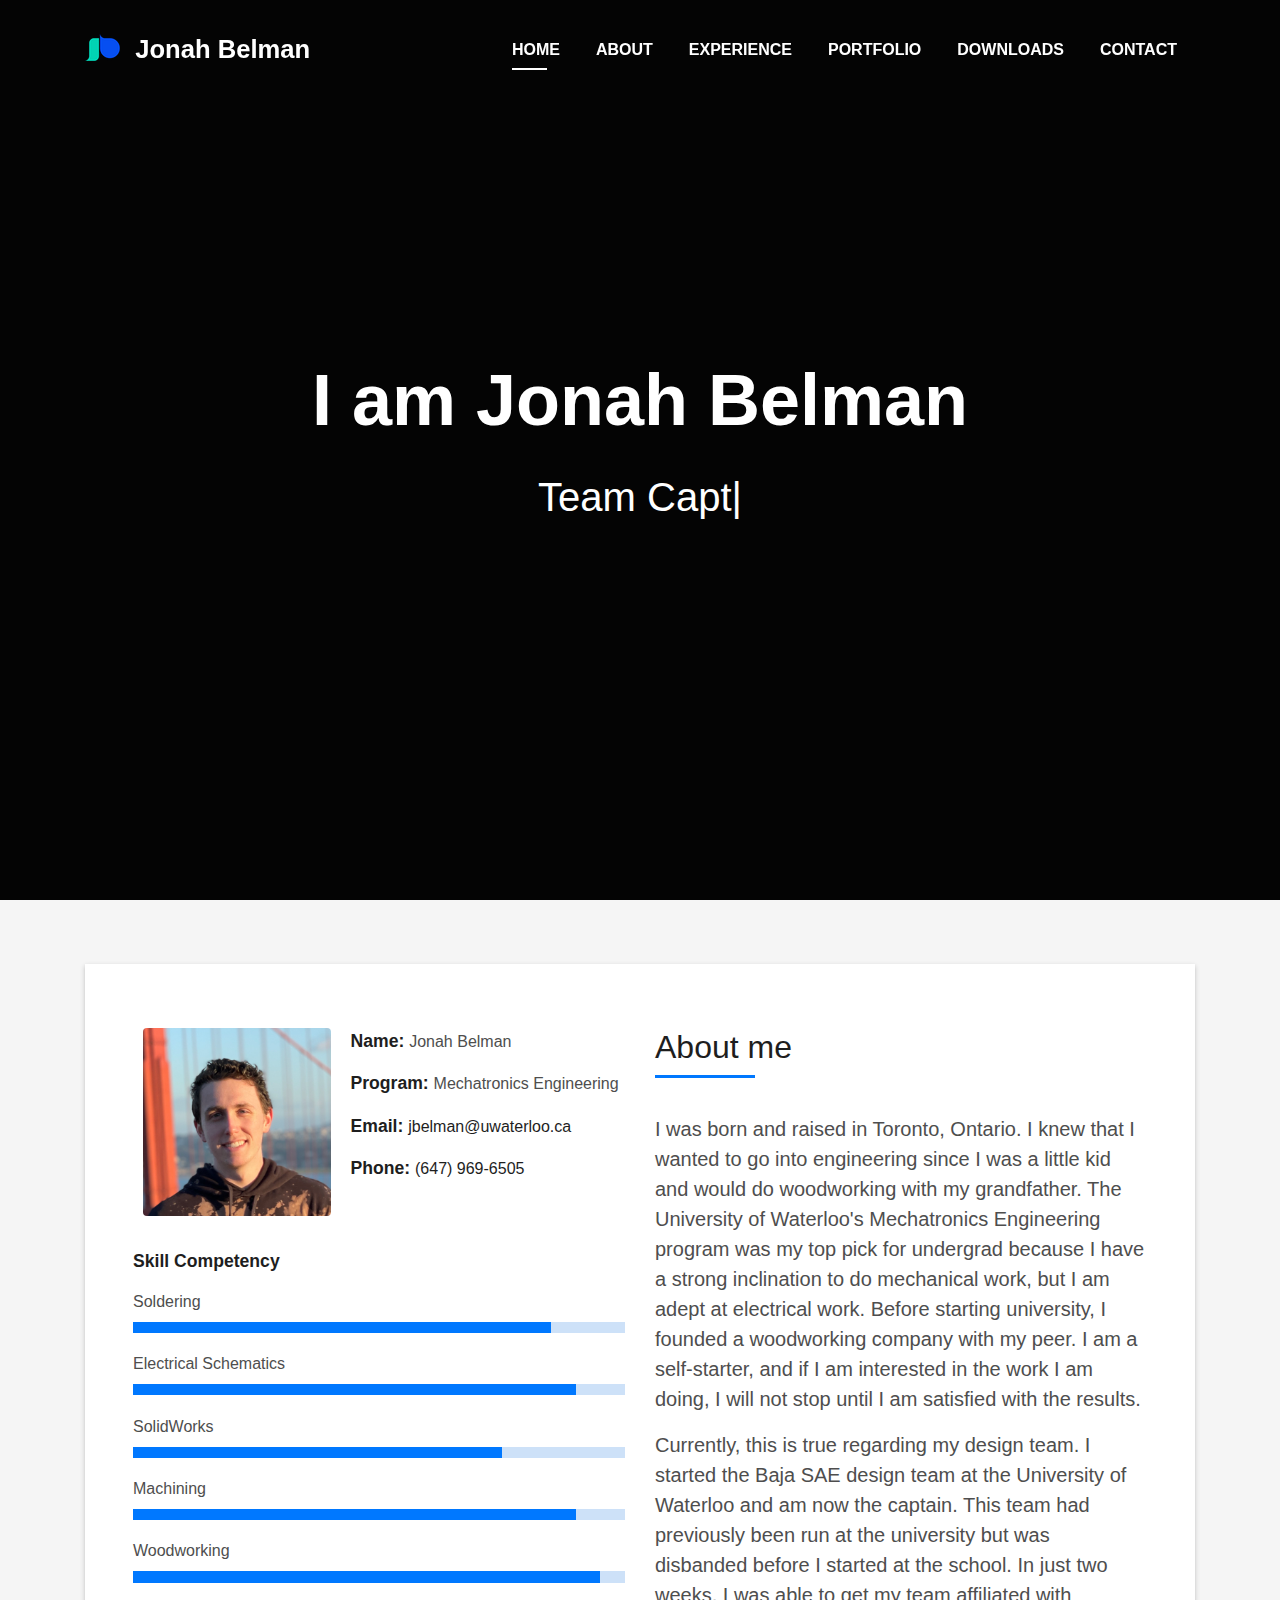
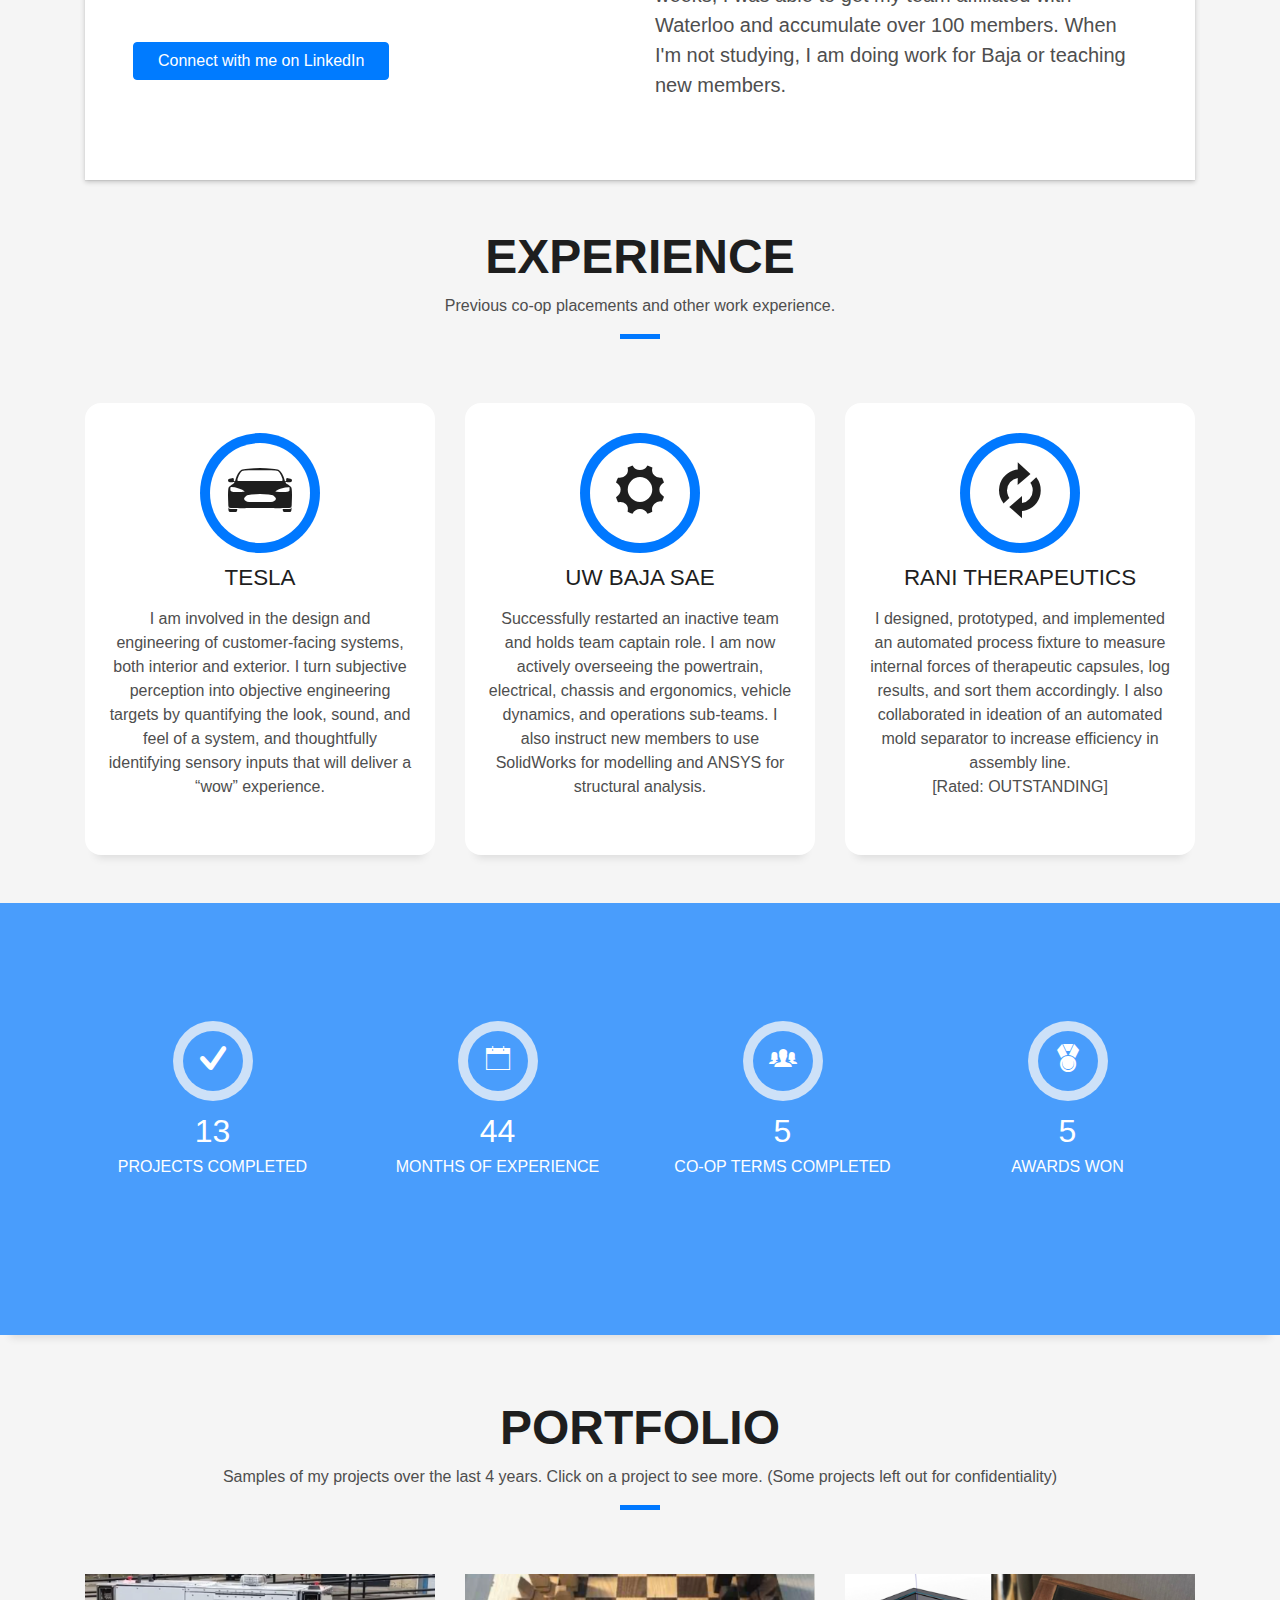
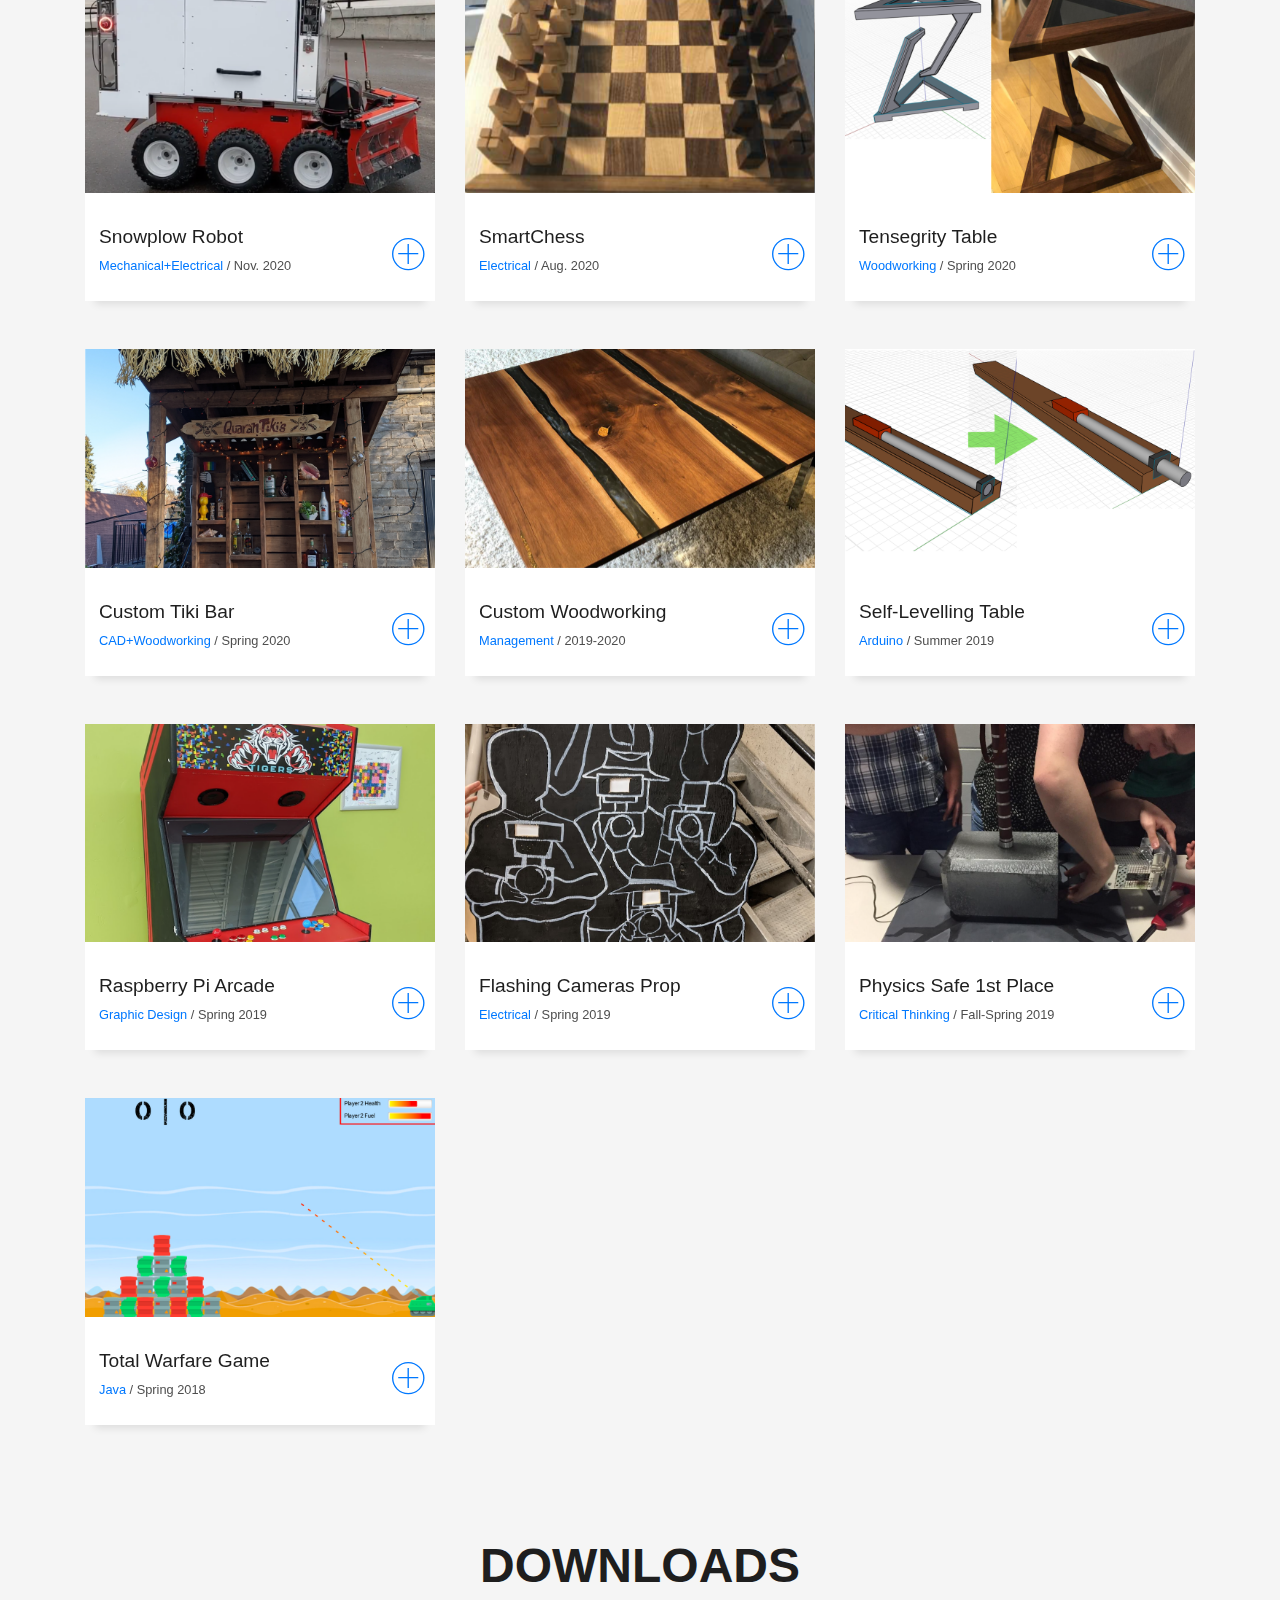
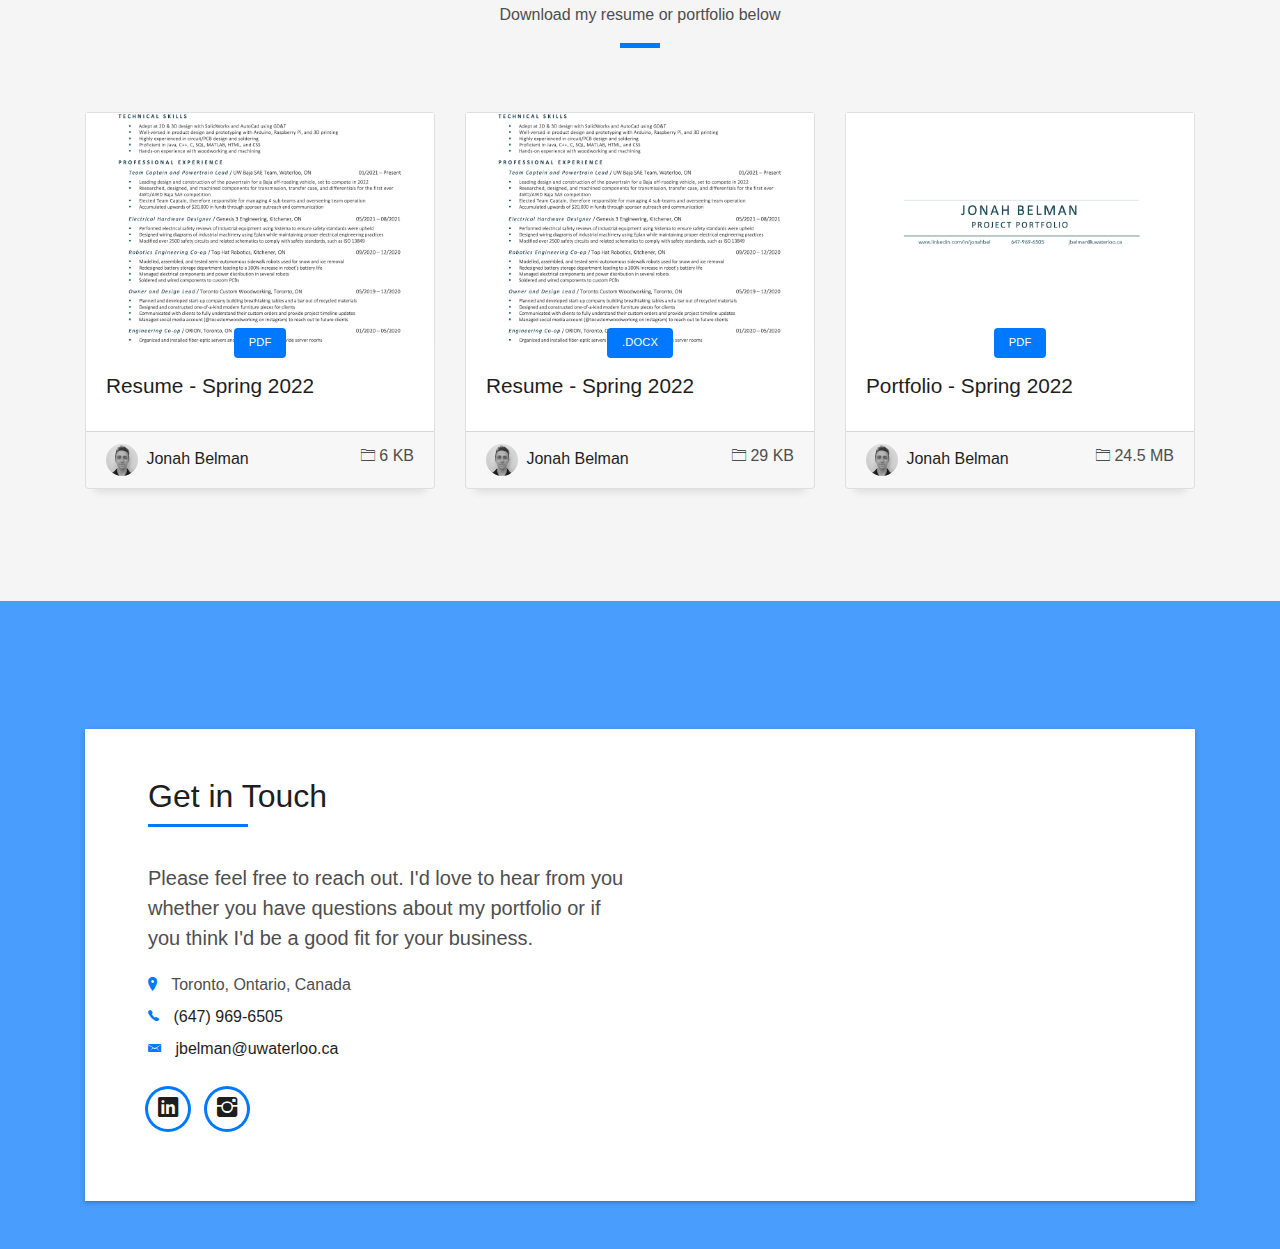
==== index.html @ 53370070 "Update index.html" ====
<!DOCTYPE html>
<html lang="en">
<head>
  <meta charset="utf-8">
  <title>Jonah Belman</title>
  <meta content="width=device-width, initial-scale=1.0" name="viewport">
  <meta content="" name="keywords">
  <meta content="" name="description">

  <!-- Favicons -->
  <link rel="icon" href="img/logo.png" >
  <link href="img/apple-touch-icon.png" rel="apple-touch-icon">

  <!-- Bootstrap CSS File -->
  <link href="lib/bootstrap/css/bootstrap.min.css" rel="stylesheet">

  <!-- Libraries CSS Files -->
  <link href="lib/font-awesome/css/font-awesome.min.css" rel="stylesheet">
  <link href="lib/animate/animate.min.css" rel="stylesheet">
  <link href="lib/ionicons/css/ionicons.min.css" rel="stylesheet">
  <link href="lib/owlcarousel/assets/owl.carousel.min.css" rel="stylesheet">
  <link href="lib/lightbox/css/lightbox.min.css" rel="stylesheet">

  <!-- Main Stylesheet File -->
  <link href="css/style.css" rel="stylesheet">

</head>

<body id="page-top">

  <!--/ Nav Star /-->
  <nav class="navbar navbar-b navbar-trans navbar-expand-md fixed-top" id="mainNav">
    <div class="container">
    
      <a class="navbar-brand js-scroll" href="#page-top"><img src="img/logo.png" alt="Jonah Belman">&nbsp Jonah Belman</a>
      <button class="navbar-toggler collapsed" type="button" data-toggle="collapse" data-target="#navbarDefault"
        aria-controls="navbarDefault" aria-expanded="false" aria-label="Toggle navigation">
        <span></span>
        <span></span>
        <span></span>
      </button>
      <div class="navbar-collapse collapse justify-content-end" id="navbarDefault">
        <ul class="navbar-nav">
          <li class="nav-item">
            <a class="nav-link js-scroll active" href="#home">Home</a>
          </li>
          <li class="nav-item">
            <a class="nav-link js-scroll" href="#about">About</a>
          </li>
          <li class="nav-item">
            <a class="nav-link js-scroll" href="#service">Experience</a>
          </li>
          <li class="nav-item">
            <a class="nav-link js-scroll" href="#work">Portfolio</a>
          </li>
          <li class="nav-item">
            <a class="nav-link js-scroll" href="#blog">Downloads</a>
          </li>
          <li class="nav-item">
            <a class="nav-link js-scroll" href="#contact">Contact</a>
          </li>
        </ul>
      </div>
    </div>
  </nav>
  <!--/ Nav End /-->

  <!--/ Intro Skew Star /-->
  <div id="home" class="intro route bg-image" style="background-image: url(img/intro-bg.png)">
    <div class="overlay-itro"></div>
    <div class="intro-content display-table">
      <div class="table-cell">
        <div class="container">
          <!--<p class="display-6 color-d">Hello, world!</p>-->
          <h1 class="intro-title mb-4">I am Jonah Belman</h1>
          <p class="intro-subtitle"><span class="text-slider-items">Team Captain,Mechatronics Engineering Student,Automation Designer,Product Designer,Robotics Engineering Co-op,Graphic Designer</span><strong class="text-slider"></strong></p>
<!--           <p class="pt-3"><a class="btn btn-primary btn js-scroll px-4" href="#about" role="button">Learn More</a></p> -->
        </div>
      </div>
    </div>
  </div>
  <!--/ Intro Skew End /-->

  <section id="about" class="about-mf sect-pt4 route">
    <div class="container">
      <div class="row">
        <div class="col-sm-12">
          <div class="box-shadow-full">
            <div class="row">
              <div class="col-md-6">
                <div class="row">
                  <div class="col-sm-6 col-md-5">
                    <div class="about-img">
                      <img src="img/headshot.png" class="img-fluid rounded b-shadow-a" alt="">
                    </div>
                  </div>
                  <div class="col-sm-6 col-md-7">
                    <div class="about-info">
                      <p><span class="title-s">Name: </span> <span>Jonah Belman</span></p>
                      <p><span class="title-s">Program: </span> <span>Mechatronics Engineering</span></p>
                      <p><span class="title-s">Email: </span> <span><a href="mailto:jbelman@uwaterloo.ca">jbelman@uwaterloo.ca</a></span></p>
                      <p><span class="title-s">Phone: </span> <span><a href="tel:+16479696505">(647) 969-6505</a></span></p>
                    </div>
                  </div>
                </div>
                <div class="skill-mf">
                  <p class="title-s">Skill Competency</p>
                  <span>Soldering</span> 
<!--                  <span class="pull-right">85%</span>-->
                  <div class="progress">
                    <div class="progress-bar" role="progressbar" style="width: 85%;" aria-valuenow="85" aria-valuemin="0"
                      aria-valuemax="100"></div>
                  </div>
                  <span>Electrical Schematics</span> 
                  <div class="progress">
                    <div class="progress-bar" role="progressbar" style="width: 90%" aria-valuenow="90" aria-valuemin="0"
                      aria-valuemax="100"></div>
                  </div>
                  <span>SolidWorks</span> 
                  <div class="progress">
                    <div class="progress-bar" role="progressbar" style="width: 75%" aria-valuenow="75" aria-valuemin="0"
                      aria-valuemax="100"></div>
                  </div>
                  <span>Machining</span> 
                  <div class="progress">
                    <div class="progress-bar" role="progressbar" style="width: 90%" aria-valuenow="90" aria-valuemin="0"
                      aria-valuemax="100"></div>
                  </div>
                  <span>Woodworking</span>
                  <div class="progress">
                    <div class="progress-bar" role="progressbar" style="width: 95%" aria-valuenow="95" aria-valuemin="0"
                      aria-valuemax="100"></div>
                  </div>
                  
                </div>
                <br>
                <p class="pt-3"><a class="btn btn-primary btn js-scroll px-4" href="https://www.linkedin.com/in/jonahbel/" role="button">Connect with me on LinkedIn</a></p>
              </div>
              <div class="col-md-6">
                <div class="about-me pt-4 pt-md-0">
                  <div class="title-box-2">
                    <h5 class="title-left">
                      About me
                    </h5>
                  </div>
                  <p class="lead">
                    I was born and raised in Toronto, Ontario. I knew that I wanted to go into engineering since I was a little kid and would do woodworking with my grandfather. The University of Waterloo's Mechatronics Engineering program was my top pick for undergrad because I have a strong inclination to do mechanical work, but I am adept at electrical work.
                    Before starting university, I founded a woodworking company with my peer. I am a self-starter, and if I am interested in the work I am doing, I will not stop until I am satisfied with the results.  
                  </p>
                  <p class="lead">
                    Currently, this is true regarding my design team. I started the Baja SAE design team at the University of Waterloo and am now the captain. This team had previously been run at the university but was disbanded before I started at the school. In just two weeks, I was able to get my team affiliated with Waterloo and accumulate over 100 members. When I'm not studying, I am doing work for Baja or teaching new members.
                  </p>
                  
                </div>
              </div>
            </div>
          </div>
        </div>
      </div>
    </div>
  </section>

  <!--/ Section Services Star /-->
  <section id="service" class="services-mf route">
    <div class="container">
      <div class="row">
        <div class="col-sm-12">
          <div class="title-box text-center">
            <h3 class="title-a">
              Experience
            </h3>
            <p class="subtitle-a">
              Previous co-op placements and other work experience.
            </p>
            <div class="line-mf"></div>
          </div>
        </div>
      </div>
      <div class="row">
        <div class="col-md-4">
          <div class="service-box">
            <div class="service-ico">
              <span class="ico-circle"><i class="ion-model-s"></i></span>
            </div>
            <div class="service-content">
              <h2 class="s-title">Tesla</h2>
              <p class="s-description text-center">
                I am involved in the design and engineering of customer-facing systems, both interior and exterior. I turn subjective perception into objective engineering targets by quantifying the look, sound, and feel of a system, and thoughtfully identifying sensory inputs that will deliver a “wow” experience.
              </p>
            </div>
          </div>
        </div>
        <div class="col-md-4">
          <div class="service-box">
            <div class="service-ico">
              <span class="ico-circle"><i class="ion-gear-a"></i></span>
            </div>
            <div class="service-content">
              <h2 class="s-title">UW Baja SAE</h2>
              <p class="s-description text-center">
                Successfully restarted an inactive team and holds team captain role. I am now actively overseeing the powertrain, electrical, chassis and ergonomics, vehicle dynamics, and operations sub-teams. I also instruct new members to use SolidWorks for modelling and ANSYS for structural analysis. 
              </p>
            </div>
          </div>
        </div>
        <div class="col-md-4">
          <div class="service-box">
            <div class="service-ico">
              <span class="ico-circle"><i class="ion-loop"></i></span>
            </div>
            <div class="service-content">
              <h2 class="s-title">Rani Therapeutics</h2>
              <p class="s-description text-center">
                I designed, prototyped, and implemented an automated process fixture to measure internal forces of therapeutic capsules, log results, and sort them accordingly. I also collaborated in ideation of an automated mold separator to increase efficiency in assembly line.<br>[Rated: OUTSTANDING]
              </p>
            </div>
          </div>
        </div>
        
<!--         <div class="col-md-4"> -->
<!--           <div class="service-box"> -->
<!--             <div class="service-ico"> -->
<!--               <span class="ico-circle"><i class="ion-android-phone-portrait"></i></span> -->
<!--             </div> -->
<!--             <div class="service-content"> -->
<!--               <h2 class="s-title">Responsive Design</h2> -->
<!--               <p class="s-description text-center"> -->
<!--                 Lorem ipsum dolor sit amet consectetur adipisicing elit. Magni adipisci eaque autem fugiat! Quia, -->
<!--                 provident vitae! Magni -->
<!--                 tempora perferendis eum non provident. -->
<!--               </p> -->
<!--             </div> -->
<!--           </div> -->
<!--         </div> -->
<!--         <div class="col-md-4"> -->
<!--           <div class="service-box"> -->
<!--             <div class="service-ico"> -->
<!--               <span class="ico-circle"><i class="ion-paintbrush"></i></span> -->
<!--             </div> -->
<!--             <div class="service-content"> -->
<!--               <h2 class="s-title">Graphic Design</h2> -->
<!--               <p class="s-description text-center"> -->
<!--                 Lorem ipsum dolor sit amet consectetur adipisicing elit. Magni adipisci eaque autem fugiat! Quia, -->
<!--                 provident vitae! Magni -->
<!--                 tempora perferendis eum non provident. -->
<!--               </p> -->
<!--             </div> -->
<!--           </div> -->
<!--         </div> -->
<!--         <div class="col-md-4"> -->
<!--           <div class="service-box"> -->
<!--             <div class="service-ico"> -->
<!--               <span class="ico-circle"><i class="ion-stats-bars"></i></span> -->
<!--             </div> -->
<!--             <div class="service-content"> -->
<!--               <h2 class="s-title">Marketing Services</h2> -->
<!--               <p class="s-description text-center"> -->
<!--                 Lorem ipsum dolor sit amet consectetur adipisicing elit. Magni adipisci eaque autem fugiat! Quia, -->
<!--                 provident vitae! Magni -->
<!--                 tempora perferendis eum non provident. -->
<!--               </p> -->
<!--             </div> -->
<!--           </div> -->
<!--         </div> -->
<!--       </div> -->
<!--     </div> -->
  </section>
  <!--/ Section Services End /-->

  <div class="section-counter paralax-mf bg-image" style="background-image: url(img/counters-bg.jpg)">
    <div class="overlay-mf"></div>
    <div class="container">
      <div class="row">
        <div class="col-sm-3 col-lg-3">
          <div class="counter-box">
            <div class="counter-ico">
              <span class="ico-circle"><i class="ion-checkmark-round"></i></span>
            </div>
            <div class="counter-num">
              <p class="counter">13</p>
              <span class="counter-text">PROJECTS COMPLETED</span>
            </div>
          </div>
        </div>
        <div class="col-sm-3 col-lg-3">
          <div class="counter-box pt-4 pt-md-0">
            <div class="counter-ico">
              <span class="ico-circle"><i class="ion-ios-calendar-outline"></i></span>
            </div>
            <div class="counter-num">
              <p class="counter">44</p>
              <span class="counter-text">MONTHS OF EXPERIENCE</span>
            </div>
          </div>
        </div>
        <div class="col-sm-3 col-lg-3">
          <div class="counter-box pt-4 pt-md-0">
            <div class="counter-ico">
              <span class="ico-circle"><i class="ion-ios-people"></i></span>
            </div>
            <div class="counter-num">
              <p class="counter">5</p>
              <span class="counter-text">CO-OP TERMS COMPLETED</span>
            </div>
          </div>
        </div>
        <div class="col-sm-3 col-lg-3">
          <div class="counter-box pt-4 pt-md-0">
            <div class="counter-ico">
              <span class="ico-circle"><i class="ion-ribbon-a"></i></span>
            </div>
            <div class="counter-num">
              <p class="counter">5</p>
              <span class="counter-text">AWARDS WON</span>
            </div>
          </div>
        </div>
      </div>
    </div>
  </div>

  <!--/ Section Portfolio Star /-->
  <section id="work" class="portfolio-mf sect-pt4 route">
    <div class="container">
      <div class="row">
        <div class="col-sm-12">
          <div class="title-box text-center">
            <h3 class="title-a">
              Portfolio
            </h3>
            <p class="subtitle-a">
              Samples of my projects over the last 4 years. Click on a project to see more. (Some projects left out for confidentiality)
            </p>
            <div class="line-mf"></div>
          </div>
        </div>
      </div>
      <div class="row">
        <div class="col-md-4">
          <div class="work-box">
            <a href="snowplow-robot.html">
              <div class="work-img">
                <img src="img/homeportfolio/snowplow.png" alt="" class="img-fluid">
              </div>
              <div class="work-content">
                <div class="row">
                  <div class="col-sm-8">
                    <h2 class="w-title">Snowplow Robot</h2>
                    <div class="w-more">
                      <span class="w-ctegory">Mechanical+Electrical</span> / <span class="w-date">Nov. 2020</span>
                    </div>
                  </div>
                  <div class="col-sm-4">
                    <div class="w-like">
                      <span class="ion-ios-plus-outline"></span>
                    </div>
                  </div>
                </div>
              </div>
            </a>
          </div>
        </div>
        <div class="col-md-4">
          <div class="work-box">
            <a href="smartchess.html">
              <div class="work-img">
                <img src="img/homeportfolio/chess.png" alt="" class="img-fluid">
              </div>
              <div class="work-content">
                <div class="row">
                  <div class="col-sm-8">
                    <h2 class="w-title">SmartChess</h2>
                    <div class="w-more">
                      <span class="w-ctegory">Electrical</span> / <span class="w-date">Aug. 2020</span>
                    </div>
                  </div>
                  <div class="col-sm-4">
                    <div class="w-like">
                      <span class="ion-ios-plus-outline"></span>
                    </div>
                  </div>
                </div>
              </div>
            </a>
          </div>
        </div>
        <div class="col-md-4">
          <div class="work-box">
            <a href="tensegrity.html">
              <div class="work-img">
                <img src="img/homeportfolio/tensegrity.png" alt="" class="img-fluid">
              </div>
              <div class="work-content">
                <div class="row">
                  <div class="col-sm-8">
                    <h2 class="w-title">Tensegrity Table</h2>
                    <div class="w-more">
                      <span class="w-ctegory">Woodworking</span> / <span class="w-date">Spring 2020</span>
                    </div>
                  </div>
                  <div class="col-sm-4">
                    <div class="w-like">
                      <span class="ion-ios-plus-outline"></span>
                    </div>
                  </div>
                </div>
              </div>
            </a>
          </div>
        </div>
        <div class="col-md-4">
          <div class="work-box">
            <a href="tiki.html">
              <div class="work-img">
                <img src="img/homeportfolio/bar.png" alt="" class="img-fluid">
              </div>
              <div class="work-content">
                <div class="row">
                  <div class="col-sm-8">
                    <h2 class="w-title">Custom Tiki Bar</h2>
                    <div class="w-more">
                      <span class="w-ctegory">CAD+Woodworking</span> / <span class="w-date">Spring 2020</span>
                    </div>
                  </div>
                  <div class="col-sm-4">
                    <div class="w-like">
                      <span class="ion-ios-plus-outline"></span>
                    </div>
                  </div>
                </div>
              </div>
            </a>
          </div>
        </div>
        <div class="col-md-4">
          <div class="work-box">
            <a href="tcw.html">
              <div class="work-img">
                <img src="img/homeportfolio/tcw.png" alt="" class="img-fluid">
              </div>
              <div class="work-content">
                <div class="row">
                  <div class="col-sm-8">
                    <h2 class="w-title">Custom Woodworking</h2>
                    <div class="w-more">
                      <span class="w-ctegory">Management</span> / <span class="w-date">2019-2020</span>
                    </div>
                  </div>
                  <div class="col-sm-4">
                    <div class="w-like">
                      <span class="ion-ios-plus-outline"></span>
                    </div>
                  </div>
                </div>
              </div>
            </a>
          </div>
        </div>
        <div class="col-md-4">
          <div class="work-box">
            <a href="level.html">
              <div class="work-img">
                <img src="img/homeportfolio/level.png" alt="" class="img-fluid">
              </div>
              <div class="work-content">
                <div class="row">
                  <div class="col-sm-8">
                    <h2 class="w-title">Self-Levelling Table</h2>
                    <div class="w-more">
                      <span class="w-ctegory">Arduino</span> / <span class="w-date">Summer 2019</span>
                    </div>
                  </div>
                  <div class="col-sm-4">
                    <div class="w-like">
                      <span class="ion-ios-plus-outline"></span>
                    </div>
                  </div>
                </div>
              </div>
            </a>
          </div>
        </div>
        <div class="col-md-4">
          <div class="work-box">
            <a href="arcade.html">
              <div class="work-img">
                <img src="img/homeportfolio/arcade.png" alt="" class="img-fluid">
              </div>
              <div class="work-content">
                <div class="row">
                  <div class="col-sm-8">
                    <h2 class="w-title">Raspberry Pi Arcade</h2>
                    <div class="w-more">
                      <span class="w-ctegory">Graphic Design</span> / <span class="w-date">Spring 2019</span>
                    </div>
                  </div>
                  <div class="col-sm-4">
                    <div class="w-like">
                      <span class="ion-ios-plus-outline"></span>
                    </div>
                  </div>
                </div>
              </div>
            </a>
          </div>
        </div>
        <div class="col-md-4">
          <div class="work-box">
            <a href="paparazzi.html">
              <div class="work-img">
                <img src="img/homeportfolio/paparazzi.png" alt="" class="img-fluid">
              </div>
              <div class="work-content">
                <div class="row">
                  <div class="col-sm-8">
                    <h2 class="w-title">Flashing Cameras Prop</h2>
                    <div class="w-more">
                      <span class="w-ctegory">Electrical</span> / <span class="w-date">Spring 2019</span>
                    </div>
                  </div>
                  <div class="col-sm-4">
                    <div class="w-like">
                      <span class="ion-ios-plus-outline"></span>
                    </div>
                  </div>
                </div>
              </div>
            </a>
          </div>
        </div>
        <div class="col-md-4">
          <div class="work-box">
            <a href="weizmann.html">
              <div class="work-img">
                <img src="img/homeportfolio/weizmann.png" alt="" class="img-fluid">
              </div>
              <div class="work-content">
                <div class="row">
                  <div class="col-sm-8">
                    <h2 class="w-title">Physics Safe 1st Place</h2>
                    <div class="w-more">
                      <span class="w-ctegory">Critical Thinking</span> / <span class="w-date">Fall-Spring 2019</span>
                    </div>
                  </div>
                  <div class="col-sm-4">
                    <div class="w-like">
                      <span class="ion-ios-plus-outline"></span>
                    </div>
                  </div>
                </div>
              </div>
            </a>
          </div>
        </div>
        <div class="col-md-4">
          <div class="work-box">
            <a href="total-warfare.html">
              <div class="work-img">
                <img src="img/homeportfolio/tank.png" alt="" class="img-fluid">
              </div>
              <div class="work-content">
                <div class="row">
                  <div class="col-sm-8">
                    <h2 class="w-title">Total Warfare Game</h2>
                    <div class="w-more">
                      <span class="w-ctegory">Java</span> / <span class="w-date">Spring 2018</span>
                    </div>
                  </div>
                  <div class="col-sm-4">
                    <div class="w-like">
                      <span class="ion-ios-plus-outline"></span>
                    </div>
                  </div>
                </div>
              </div>
            </a>
          </div>
        </div>
        
      </div>
    </div>
  </section>
  <!--/ Section Portfolio End /-->

  <!--/ Section Testimonials Star /-->
<!--   <div class="testimonials paralax-mf bg-image" style="background-image: url(img/overlay-bg.jpg)"> -->
<!--     <div class="overlay-mf"></div> -->
<!--     <div class="container"> -->
<!--       <div class="row"> -->
<!--         <div class="col-md-12"> -->
<!--           <div id="testimonial-mf" class="owl-carousel owl-theme"> -->
<!--             <div class="testimonial-box"> -->
<!--               <div class="author-test"> -->
<!--                 <img src="img/testimonial-2.jpg" alt="" class="rounded-circle b-shadow-a"> -->
<!--                 <span class="author">Xavi Alonso</span> -->
<!--               </div> -->
<!--               <div class="content-test"> -->
<!--                 <p class="description lead"> -->
<!--                   Curabitur arcu erat, accumsan id imperdiet et, porttitor at sem. Lorem ipsum dolor sit amet, -->
<!--                   consectetur adipiscing elit. -->
<!--                 </p> -->
<!--                 <span class="comit"><i class="fa fa-quote-right"></i></span> -->
<!--               </div> -->
<!--             </div> -->
<!--             <div class="testimonial-box"> -->
<!--               <div class="author-test"> -->
<!--                 <img src="img/testimonial-4.jpg" alt="" class="rounded-circle b-shadow-a"> -->
<!--                 <span class="author">Marta Socrate</span> -->
<!--               </div> -->
<!--               <div class="content-test"> -->
<!--                 <p class="description lead"> -->
<!--                   Curabitur arcu erat, accumsan id imperdiet et, porttitor at sem. Lorem ipsum dolor sit amet, -->
<!--                   consectetur adipiscing elit. -->
<!--                 </p> -->
<!--                 <span class="comit"><i class="fa fa-quote-right"></i></span> -->
<!--               </div> -->
<!--             </div> -->
<!--           </div> -->
<!--         </div> -->
<!--       </div> -->
<!--     </div> -->
<!--   </div> -->

  <!--/ Section Blog Star /-->
  <section id="blog" class="blog-mf sect-pt4 route">
    <div class="container">
      <div class="row">
        <div class="col-sm-12">
          <div class="title-box text-center">
            <h3 class="title-a">
              Downloads
            </h3>
            <p class="subtitle-a">
              Download my resume or portfolio below
            </p>
            <div class="line-mf"></div>
          </div>
        </div>
      </div>
      <div class="row">
        <div class="col-md-4">
          <div class="card card-blog">
            <div class="card-img">
              <a href="/img/jbelman_resume.pdf" download><img src="img/resume.png" alt="" class="img-fluid"></a>
            </div>
            <div class="card-body">
              <div class="card-category-box">
                <div class="card-category">
                  <h6 class="category">PDF</h6>
                </div>
              </div>
              <h3 class="card-title"><a href="/img/jbelman_resume.pdf" download>Resume - Spring 2022</a></h3>
<!--               <p class="card-description"> -->
<!--                 Proin eget tortor risus. Pellentesque in ipsum id orci porta dapibus. Praesent sapien massa, convallis -->
<!--                 a pellentesque nec, -->
<!--                 egestas non nisi. -->
<!--               </p> -->
            </div>
            <div class="card-footer">
              <div class="post-author">
                <a href="#">
                  <img src="img/headshot2.png" alt="" class="avatar rounded-circle">
                  <span class="author">Jonah Belman</span>
                </a>
              </div>
              <div class="post-date">
                <span class="ion-ios-folder-outline"></span> 6 KB
              </div>
            </div>
          </div>
        </div>
        <div class="col-md-4">
          <div class="card card-blog">
            <div class="card-img">
              <a href="/img/jbelman_resume.docx" download><img src="img/resume.png" alt="" class="img-fluid"></a>
            </div>
            <div class="card-body">
              <div class="card-category-box">
                <div class="card-category">
                  <h6 class="category">.docx</h6>
                </div>
              </div>
              
              <h3 class="card-title"><a href="/img/jbelman_resume.docx" download>Resume - Spring 2022</a></h3>
              
<!--               <p class="card-description"> -->
<!--                 Proin eget tortor risus. Pellentesque in ipsum id orci porta dapibus. Praesent sapien massa, convallis -->
<!--                 a pellentesque nec, -->
<!--                 egestas non nisi. -->
<!--               </p> -->
            </div>
            <div class="card-footer">
              <div class="post-author">
                <a href="#">
                  <img src="img/headshot2.png" alt="" class="avatar rounded-circle">
                  <span class="author">Jonah Belman</span>
                </a>
              </div>
              <div class="post-date">
                <span class="ion-ios-folder-outline"></span> 29 KB
              </div>
            </div>
          </div>
        </div>
        <div class="col-md-4">
          <div class="card card-blog">
            <div class="card-img">
              <a href="/img/jbelman_portfolio.pdf" download><img src="img/portfolio.png" alt="" class="img-fluid"></a>
            </div>
            <div class="card-body">
              <div class="card-category-box">
                <div class="card-category">
                  <h6 class="category">PDF</h6>
                </div>
              </div>
              
              <h3 class="card-title"><a href="/img/jbelman_portfolio.pdf" download>Portfolio - Spring 2022</a></h3>
              
<!--               <p class="card-description"> -->
<!--                 Proin eget tortor risus. Pellentesque in ipsum id orci porta dapibus. Praesent sapien massa, convallis -->
<!--                 a pellentesque nec, -->
<!--                 egestas non nisi. -->
<!--               </p> -->
            </div>
            <div class="card-footer">
              <div class="post-author">
                <a href="#">
                  <img src="img/headshot2.png" alt="" class="avatar rounded-circle">
                  <span class="author">Jonah Belman</span>
                </a>
              </div>
              <div class="post-date">
                <span class="ion-ios-folder-outline"></span> 24.5 MB
              </div>
            </div>
          </div>
        </div>
      </div>
    </div>
  </section>
  <!--/ Section Blog End /-->

  <!--/ Section Contact-Footer Star /-->
  <section class="paralax-mf footer-paralax bg-image sect-mt4 route" style="background-image: url(img/overlay-bg.jpg)">
    <div class="overlay-mf"></div>
    <div class="container">
      <div class="row">
        <div class="col-sm-12">
          <div class="contact-mf">
            <div id="contact" class="box-shadow-full">
<!--               <div class="row"> -->
<!--                 <div class="col-md-6"> -->
<!--                   <div class="title-box-2"> -->
<!--                     <h5 class="title-left"> -->
<!--                       Send Message Us -->
<!--                     </h5> -->
<!--                   </div> -->
<!--                   <div> -->
<!--                       <form action="" method="post" role="form" class="contactForm"> -->
<!--                       <div id="sendmessage">Your message has been sent. Thank you!</div> -->
<!--                       <div id="errormessage"></div> -->
<!--                       <div class="row"> -->
<!--                         <div class="col-md-12 mb-3"> -->
<!--                           <div class="form-group"> -->
<!--                             <input type="text" name="name" class="form-control" id="name" placeholder="Your Name" data-rule="minlen:4" data-msg="Please enter at least 4 chars" /> -->
<!--                             <div class="validation"></div> -->
<!--                           </div> -->
<!--                         </div> -->
<!--                         <div class="col-md-12 mb-3"> -->
<!--                           <div class="form-group"> -->
<!--                             <input type="email" class="form-control" name="email" id="email" placeholder="Your Email" data-rule="email" data-msg="Please enter a valid email" /> -->
<!--                             <div class="validation"></div> -->
<!--                           </div> -->
<!--                         </div> -->
<!--                         <div class="col-md-12 mb-3"> -->
<!--                             <div class="form-group"> -->
<!--                               <input type="text" class="form-control" name="subject" id="subject" placeholder="Subject" data-rule="minlen:4" data-msg="Please enter at least 8 chars of subject" /> -->
<!--                               <div class="validation"></div> -->
<!--                             </div> -->
<!--                         </div> -->
<!--                         <div class="col-md-12 mb-3"> -->
<!--                           <div class="form-group"> -->
<!--                             <textarea class="form-control" name="message" rows="5" data-rule="required" data-msg="Please write something for us" placeholder="Message"></textarea> -->
<!--                             <div class="validation"></div> -->
<!--                           </div> -->
<!--                         </div> -->
<!--                         <div class="col-md-12"> -->
<!--                           <button type="submit" class="button button-a button-big button-rouded">Send Message</button> -->
<!--                         </div> -->
<!--                       </div> -->
<!--                     </form> -->
<!--                   </div> -->
<!--                 </div> -->
                <div class="col-md-6">
                  <div class="title-box-2 pt-4 pt-md-0">
                    <h5 class="title-left">
                      Get in Touch
                    </h5>
                  </div>
                  <div class="more-info">
                    <p class="lead">
                      Please feel free to reach out. I'd love to hear from you whether you have questions about my portfolio or if you think I'd be a good fit for your business.
                    </p>
                    <ul class="list-ico">
                      <li><span class="ion-ios-location"></span> Toronto, Ontario, Canada</li>
                      <li><span class="ion-ios-telephone"></span><a href="tel:+16479696505"> (647) 969-6505 </a></li>
                      <li><span class="ion-email"></span><a href="mailto:jbelman@uwaterloo.ca"> jbelman@uwaterloo.ca </a></li>
                    </ul>
                  </div>
                  <div class="socials">
                    <ul>
                      <li><a href="https://www.linkedin.com/in/jonahbel/" target="_blank" rel="noopener noreferrer"><span class="ico-circle"><i class="ion-social-linkedin"></i></span></a></li>
                      <li><a href="https://www.instagram.com/jonahbelman/" target="_blank" rel="noopener noreferrer"><span class="ico-circle"><i class="ion-social-instagram"></i></span></a></li>
                    </ul>
                  </div>
                </div>
              </div>
            </div>
          </div>
        </div>
      </div>
    </div>
<!--     <footer> -->
<!--       <div class="container"> -->
<!--         <div class="row"> -->
<!--           <div class="col-sm-12"> -->
<!--             <div class="copyright-box"> -->
<!--               <p class="copyright">&copy; Copyright <strong>DevFolio</strong>. All Rights Reserved</p> -->
<!--               <div class="credits"> -->
<!--                  -->
<!--                   All the links in the footer should remain intact. -->
<!--                   You can delete the links only if you purchased the pro version. -->
<!--                   Licensing information: https://bootstrapmade.com/license/ -->
<!--                   Purchase the pro version with working PHP/AJAX contact form: https://bootstrapmade.com/buy/?theme=DevFolio -->
<!--                 --> 
<!--                 Designed by <a href="https://bootstrapmade.com/">BootstrapMade</a> -->
<!--               </div> -->
<!--             </div> -->
<!--           </div> -->
<!--         </div> -->
<!--       </div> -->
<!--     </footer> -->
  </section>
  <!--/ Section Contact-footer End /-->

  <a href="#" class="back-to-top"><i class="fa fa-chevron-up"></i></a>
  <div id="preloader"></div>

  <!-- JavaScript Libraries -->
  <script src="lib/jquery/jquery.min.js"></script>
  <script src="lib/jquery/jquery-migrate.min.js"></script>
  <script src="lib/popper/popper.min.js"></script>
  <script src="lib/bootstrap/js/bootstrap.min.js"></script>
  <script src="lib/easing/easing.min.js"></script>
  <script src="lib/counterup/jquery.waypoints.min.js"></script>
  <script src="lib/counterup/jquery.counterup.js"></script>
  <script src="lib/owlcarousel/owl.carousel.min.js"></script>
  <script src="lib/lightbox/js/lightbox.min.js"></script>
  <script src="lib/typed/typed.min.js"></script>
  <!-- Contact Form JavaScript File -->
  <script src="contactform/contactform.js"></script>

  <!-- Template Main Javascript File -->
  <script src="js/main.js"></script>

</body>
</html>
---- css/style.css ----
/*
  Theme Name: DevFolio
  Theme URL: https://bootstrapmade.com/devfolio-bootstrap-portfolio-html-template/
  Author: BootstrapMade.com
  License: https://bootstrapmade.com/license/
*/

/*======================================
//--//-->   STYLES GENERALES
======================================*/

body {
  background-color: #f5f5f5;
  color: #4e4e4e;
}

h1,
h2,
h3,
h4,
h5,
h6 {
  color: #1e1e1e;
}

a {
  color: #1e1e1e;
  transition: all 0.5s ease-in-out;
}

a:hover {
  color: #0078ff;
  text-decoration: none;
  transition: all 0.5s ease-in-out;
}

.p-r {
  position: relative;
}

.color-a {
  color: #0078ff;
}

.color-d {
  color: #f5f5f5;
}

.color-text-a {
  color: #4e4e4e;
}

.box-shadow,
.paralax-mf,
.service-box,
.work-box,
.card-blog {
  box-shadow: 0 13px 8px -10px rgba(0, 0, 0, 0.1);
}

.box-shadow-a,
.button:hover {
  box-shadow: 0 0 0 4px #cde1f8;
}

.display-5 {
  font-size: 2.5rem;
  font-weight: 300;
  line-height: 1.1;
}

.display-6 {
  font-size: 2rem;
  font-weight: 300;
  line-height: 1.1;
}

.avatar {
  width: 32px;
  height: 32px;
  margin-right: 4px;
  overflow: hidden;
}

.bg-image {
  background-repeat: no-repeat;
  background-attachment: fixed;
  background-size: cover;
  background-position: center center;
}

.overlay-mf {
  background-color: #0078ff;
}

.overlay-mf {
  position: absolute;
  top: 0;
  left: 0px;
  padding: 0;
  height: 100%;
  width: 100%;
  opacity: .7;
}

.paralax-mf {
  position: relative;
  padding: 8rem 0;
}

.display-table {
  width: 100%;
  height: 100%;
  display: table;
}

.table-cell {
  display: table-cell;
  vertical-align: middle;
}

/*--/ Sections /--*/

.sect-4 {
  padding: 4rem 0;
}

.sect-pt4 {
  padding-top: 4rem;
}

.sect-mt4 {
  margin-top: 4rem;
}

/*--/ Title s /--*/

.title-s {
  font-weight: 600;
  color: #1e1e1e;
  font-size: 1.1rem;
}

/*--/ Title A /--*/

.title-box {
  margin-bottom: 4rem;
}

.title-a {
  font-size: 3rem;
  font-weight: bold;
  text-transform: uppercase;
}

.subtitle-a {
  color: #4e4e4e;
}

.line-mf {
  width: 40px;
  height: 5px;
  background-color: #0078ff;
  margin: 0 auto;
}

/*--/ Title Left /--*/

.title-box-2 {
  margin-bottom: 3rem;
}

.title-left {
  font-size: 2rem;
  position: relative;
}

.title-left:before {
  content: '';
  position: absolute;
  height: 3px;
  background-color: #0078ff;
  width: 100px;
  bottom: -12px;
}

/*------/ Box /------*/

.box-pl2 {
  padding-left: 2rem;
}

.box-shadow-full {
  padding: 3rem 1.25rem;
  position: relative;
  background-color: #fff;
  margin-bottom: 3rem;
  z-index: 2;
  box-shadow: 0 1px 1px 0 rgba(0, 0, 0, 0.06), 0 2px 5px 0 rgba(0, 0, 0, 0.2);
}

/*------/ Socials /------*/

.socials {
  padding: 1.5rem 0;
}

.socials ul li {
  display: inline-block;
}

.socials .ico-circle {
  height: 40px;
  width: 40px;
  font-size: 1.7rem;
  border-radius: 50%;
  line-height: 1.4;
  margin: 0 15px 0 0;
  box-shadow: 0 0 0 3px #0078ff;
  transition: all 500ms ease;
}

.socials .ico-circle:hover {
  background-color: #0078ff;
  color: #fff;
  box-shadow: 0 0 0 3px #cde1f8;
  transition: all 500ms ease;
}

/*------/ Ul resect /------*/

.ul-resect,
.socials ul,
.list-ico,
.blog-wrapper .post-meta ul,
.box-comments .list-comments,
.widget-sidebar .list-sidebar,
.widget-tags ul {
  list-style: none;
  padding-left: 0;
  margin-bottom: 0;
}

.list-ico {
  line-height: 2;
}

.list-ico span {
  color: #0078ff;
  margin-right: 10px;
}

/*------/ Ico Circle /------*/

.ico-circle {
  height: 100px;
  width: 100px;
  font-size: 2rem;
  border-radius: 50%;
  line-height: 1.55;
  margin: 0 auto;
  text-align: center;
  box-shadow: 0 0 0 10px #0078ff;
  display: block;
}

/*------/ Owl Carousel /------*/

.owl-theme .owl-dots {
  text-align: center;
  margin-top: 18px;
}

.owl-theme .owl-dots .owl-dot {
  display: inline-block;
}

.owl-theme .owl-dots .owl-dot span {
  width: 18px;
  height: 7px;
  margin: 5px 5px;
  background: #cde1f8;
  border: 0px solid #cde1f8;
  display: block;
  transition: all 0.6s ease-in-out;
  cursor: pointer;
}

.owl-theme .owl-dots .owl-dot:hover span {
  background-color: #cde1f8;
}

.owl-theme .owl-dots .owl-dot.active span {
  background-color: #1B1B1B;
  width: 25px;
}

/*--/ Scrolltop s /--*/

.scrolltop-mf {
  position: relative;
  display: none;
}

.scrolltop-mf span {
  z-index: 999;
  position: fixed;
  width: 42px;
  height: 42px;
  background-color: #0078ff;
  opacity: .7;
  font-size: 1.6rem;
  line-height: 1.5;
  text-align: center;
  color: #fff;
  top: auto;
  left: auto;
  right: 30px;
  bottom: 50px;
  cursor: pointer;
  border-radius: 50%;
}

/* Back to top button */

.back-to-top {
  position: fixed;
  display: none;
  background: #0078ff;
  color: #fff;
  width: 44px;
  height: 44px;
  text-align: center;
  line-height: 1;
  font-size: 16px;
  border-radius: 50%;
  right: 15px;
  bottom: 15px;
  transition: background 0.5s;
  z-index: 11;
}

.back-to-top i {
  padding-top: 12px;
  color: #fff;
}

/* Prelaoder */

#preloader {
  position: fixed;
  top: 0;
  left: 0;
  right: 0;
  bottom: 0;
  z-index: 9999;
  overflow: hidden;
  background: #fff;
}

#preloader:before {
  content: "";
  position: fixed;
  top: calc(50% - 30px);
  left: calc(50% - 30px);
  border: 6px solid #f2f2f2;
  border-top: 6px solid #0078ff;
  border-radius: 50%;
  width: 60px;
  height: 60px;
  -webkit-animation: animate-preloader 1s linear infinite;
  animation: animate-preloader 1s linear infinite;
}

@-webkit-keyframes animate-preloader {
  0% {
    -webkit-transform: rotate(0deg);
    transform: rotate(0deg);
  }

  100% {
    -webkit-transform: rotate(360deg);
    transform: rotate(360deg);
  }
}

@keyframes animate-preloader {
  0% {
    -webkit-transform: rotate(0deg);
    transform: rotate(0deg);
  }

  100% {
    -webkit-transform: rotate(360deg);
    transform: rotate(360deg);
  }
}

/*======================================
//--//-->   NAVBAR
======================================*/

.navbar-b {
  transition: all .5s ease-in-out;
  background-color: transparent;
  padding-top: 1.563rem;
  padding-bottom: 1.563rem;
}

.navbar-b.navbar-reduce {
  box-shadow: 0px 6px 9px 0px rgba(0, 0, 0, 0.06);
}

.navbar-b.navbar-trans .nav-item,
.navbar-b.navbar-reduce .nav-item {
  position: relative;
  padding-right: 10px;
  padding-left: 0;
}

.navbar-b.navbar-trans .nav-link,
.navbar-b.navbar-reduce .nav-link {
  color: #fff;
  text-transform: uppercase;
  font-weight: 600;
}

.navbar-b.navbar-trans .nav-link:before,
.navbar-b.navbar-reduce .nav-link:before {
  content: '';
  position: absolute;
  margin-left: 0px;
  width: 0%;
  bottom: 0;
  left: 0;
  height: 2px;
  transition: all 500ms ease;
}

.navbar-b.navbar-trans .nav-link:hover,
.navbar-b.navbar-reduce .nav-link:hover {
  color: #1B1B1B;
}

.navbar-b.navbar-trans .nav-link:hover:before,
.navbar-b.navbar-reduce .nav-link:hover:before {
  width: 35px;
}

.navbar-b.navbar-trans .show > .nav-link:before,
.navbar-b.navbar-trans .active > .nav-link:before,
.navbar-b.navbar-trans .nav-link.show:before,
.navbar-b.navbar-trans .nav-link.active:before,
.navbar-b.navbar-reduce .show > .nav-link:before,
.navbar-b.navbar-reduce .active > .nav-link:before,
.navbar-b.navbar-reduce .nav-link.show:before,
.navbar-b.navbar-reduce .nav-link.active:before {
  width: 35px;
}

.navbar-b.navbar-trans .nav-link:before {
  background-color: #fff;
}

.navbar-b.navbar-trans .nav-link:hover {
  color: #fff;
}

.navbar-b.navbar-trans .show > .nav-link,
.navbar-b.navbar-trans .active > .nav-link,
.navbar-b.navbar-trans .nav-link.show,
.navbar-b.navbar-trans .nav-link.active {
  color: #fff;
}

.navbar-b.navbar-reduce {
  transition: all .5s ease-in-out;
  background-color: #fff;
  padding-top: 15px;
  padding-bottom: 15px;
}

.navbar-b.navbar-reduce .nav-link {
  color: #0078ff;
}

.navbar-b.navbar-reduce .nav-link:before {
  background-color: #0078ff;
}

.navbar-b.navbar-reduce .nav-link:hover {
  color: #0078ff;
}

.navbar-b.navbar-reduce .show > .nav-link,
.navbar-b.navbar-reduce .active > .nav-link,
.navbar-b.navbar-reduce .nav-link.show,
.navbar-b.navbar-reduce .nav-link.active {
  color: #0078ff;
}

.navbar-b.navbar-reduce .navbar-brand {
  color: #0078ff;
}

.navbar-b.navbar-reduce .navbar-toggler span {
  background-color: #1B1B1B;
}

.navbar-b .navbar-brand {
  color: #fff;
  font-size: 1.6rem;
  font-weight: 600;
}

.navbar-b .navbar-nav .dropdown-item.show .dropdown-menu,
.navbar-b .dropdown.show .dropdown-menu,
.navbar-b .dropdown-btn.show .dropdown-menu {
  -webkit-transform: translate3d(0px, 0px, 0px);
  transform: translate3d(0px, 0px, 0px);
  visibility: visible !important;
}

.navbar-b .dropdown-menu {
  margin: 1.12rem 0 0;
  border-radius: 0;
}

.navbar-b .dropdown-menu .dropdown-item {
  padding: .7rem 1.7rem;
  transition: all 500ms ease;
}

.navbar-b .dropdown-menu .dropdown-item:hover {
  background-color: #0078ff;
  color: #fff;
  transition: all 500ms ease;
}

.navbar-b .dropdown-menu .dropdown-item.active {
  background-color: #0078ff;
}

/*--/ Hamburger Navbar /--*/

.navbar-toggler {
  position: relative;
}

.navbar-toggler:focus,
.navbar-toggler:active {
  outline: 0;
}

.navbar-toggler span {
  display: block;
  background-color: #fff;
  height: 3px;
  width: 25px;
  margin-top: 4px;
  margin-bottom: 4px;
  -webkit-transform: rotate(0deg);
  transform: rotate(0deg);
  left: 0;
  opacity: 1;
}

.navbar-toggler span:nth-child(1),
.navbar-toggler span:nth-child(3) {
  transition: -webkit-transform .35s ease-in-out;
  transition: transform .35s ease-in-out;
  transition: transform .35s ease-in-out, -webkit-transform .35s ease-in-out;
}

.navbar-toggler:not(.collapsed) span:nth-child(1) {
  position: absolute;
  left: 12px;
  top: 10px;
  -webkit-transform: rotate(135deg);
  transform: rotate(135deg);
  opacity: 0.9;
}

.navbar-toggler:not(.collapsed) span:nth-child(2) {
  height: 12px;
  visibility: hidden;
  background-color: transparent;
}

.navbar-toggler:not(.collapsed) span:nth-child(3) {
  position: absolute;
  left: 12px;
  top: 10px;
  -webkit-transform: rotate(-135deg);
  transform: rotate(-135deg);
  opacity: 0.9;
}

/*======================================
//--//-->   INTRO
======================================*/

.intro {
  height: 100vh;
  position: relative;
  color: #fff;
}

.intro .intro-content {
  text-align: center;
  position: absolute;
}

.intro .overlay-itro {
  background-color: rgba(0, 0, 0, 0.6);
  position: absolute;
  top: 0;
  left: 0px;
  padding: 0;
  height: 100%;
  width: 100%;
  opacity: .9;
}

.intro .intro-title {
  color: #fff;
  font-weight: 600;
  font-size: 3rem;
}

.intro .intro-subtitle {
  font-size: 1.5rem;
  font-weight: 300;
}

.intro .text-slider-items {
  display: none;
}

.intro-single {
  height: 350px;
}

.intro-single .intro-content {
  margin-top: 30px;
}

.intro-single .intro-title {
  text-transform: uppercase;
  font-size: 3rem;
}

.intro-single .breadcrumb {
  background-color: transparent;
  color: #0078ff;
}

.intro-single .breadcrumb .breadcrumb-item:before {
  color: #cde1f8;
}

.intro-single .breadcrumb .breadcrumb-item.active {
  color: #cde1f8;
}

.intro-single .breadcrumb a {
  color: #fff;
}

/*======================================
//--//-->   ABOUT
======================================*/

.about-mf .box-shadow-full {
  padding-top: 4rem;
  padding-bottom: 4rem;
}

.about-mf .about-img {
  margin-bottom: 2rem;
}

.about-mf .about-img img {
  margin-left: 10px;
}

.skill-mf span {
  color: #4e4e4e;
}

.skill-mf .progress {
  background-color: #cde1f8;
  margin: .5rem 0 1.2rem 0;
  border-radius: 0;
  height: .7rem;
}

.skill-mf .progress .progress-bar {
  height: .7rem;
  background-color: #0078ff;
}

/*======================================
//--//-->   SERVICES
======================================*/

.service-box {
  background-color: #fff;
  padding: 2.5rem 1.3rem;
  border-radius: 1rem;
  margin-bottom: 3rem;
}

.service-box:hover .ico-circle {
  transition: all 500ms ease;
  color: #fff;
  background-color: #0078ff;
  box-shadow: 0 0 0 10px #cde1f8;
}

.service-box .service-ico {
  margin-bottom: 1rem;
  color: #1e1e1e;
}

.service-box .ico-circle {
  transition: all 500ms ease;
  font-size: 4rem;
}

.service-box .s-title {
  font-size: 1.4rem;
  text-transform: uppercase;
  text-align: center;
  padding: .4rem 0;
}

.service-box .s-description {
  color: #4e4e4e;
}

/*======================================
//--//-->   COUNTER
======================================*/

.counter-box {
  color: #fff;
  text-align: center;
}

.counter-ico {
  margin-bottom: 1rem;
}

.counter-ico .ico-circle {
  height: 60px;
  width: 60px;
  line-height: 1.8;
  box-shadow: 0 0 0 10px #cde1f8;
}

.counter-num .counter {
  font-size: 2rem;
  margin-bottom: 0;
}

/*======================================
//--//-->   PORTFOLIO
======================================*/

.work-box {
  margin-bottom: 3rem;
  -webkit-backface-visibility: hidden;
  backface-visibility: hidden;
  background-color: #fff;
}

.work-box:hover img {
  -webkit-transform: scale(1.3);
  transform: scale(1.3);
}

.work-img {
  display: block;
  overflow: hidden;
}

.work-img img {
  transition: all 1s;
}

.work-content {
  padding: 2rem 3% 1rem 4%;
}

.work-content .w-more {
  color: #4e4e4e;
  font-size: .8rem;
}

.work-content .w-more .w-ctegory {
  color: #0078ff;
}

.work-content .w-like {
  font-size: 2.5rem;
  color: #0078ff;
  float: right;
}

.work-content .w-like a {
  color: #0078ff;
}

.work-content .w-like .num-like {
  font-size: .7rem;
}

.w-title {
  font-size: 1.2rem;
}

/*======================================
//--//-->   TESTIMONIALS
======================================*/

.testimonials .owl-carousel .owl-item img {
  width: auto;
}

.testimonial-box {
  color: #fff;
  text-align: center;
}

.testimonial-box .author-test {
  margin-top: 1rem;
}

.testimonial-box .author-test img {
  margin: 0 auto;
}

.testimonial-box .author {
  color: #fff;
  text-transform: uppercase;
  font-weight: 600;
  margin: 1rem 0;
  display: block;
  font-size: 1.4rem;
}

.testimonial-box .comit {
  font-size: 2rem;
  color: #0078ff;
  background-color: #fff;
  width: 52px;
  height: 52px;
  display: block;
  margin: 0 auto;
  border-radius: 50%;
  line-height: 1.6;
}

/*======================================
//--//-->   BLOG
======================================*/

.card-blog .card-body {
  position: relative;
}

.card-blog .card-category-box {
  position: absolute;
  text-align: center;
  top: -16px;
  left: 15px;
  right: 15px;
  line-height: 25px;
  overflow: hidden;
}

.card-blog .card-category {
  display: inline-block;
  color: #fff;
  padding: 0 15px 5px;
  overflow: hidden;
  background-color: #0078ff;
  border-radius: 4px;
}

.card-blog .card-category .category {
  color: #fff;
  display: inline-block;
  text-transform: uppercase;
  font-size: .7rem;
  letter-spacing: .1px;
  margin-bottom: 0;
}

.card-blog .card-title {
  font-size: 1.3rem;
  margin-top: .6rem;
}

.card-blog .card-description {
  color: #4e4e4e;
}

.card-blog .post-author {
  display: inline-block;
}

.card-blog .post-date {
  color: #4e4e4e;
  display: inline-block;
  float: right;
}

/*======================================
//--//-->   BLOG-SINGLE
======================================*/

.post-box,
.form-comments,
.box-comments,
.widget-sidebar {
  padding: 2rem;
  background-color: #fff;
  margin-bottom: 3rem;
}

.blog-wrapper .article-title {
  font-size: 1.5rem;
}

.blog-wrapper .post-meta {
  margin: 1rem 0;
}

.blog-wrapper .post-meta ul {
  border-left: 4px solid #0078ff;
  margin-top: 1rem;
}

.blog-wrapper .post-meta ul li {
  display: inline-block;
  margin-left: 15px;
}

.blog-wrapper .post-meta ul a {
  color: #0078ff;
}

.blog-wrapper .post-meta ul span {
  color: #1e1e1e;
}

.blog-wrapper .blockquote {
  border-left: 4px solid #0078ff;
  padding: 18px;
  font-style: italic;
}

/*------/ Comments /------*/

.box-comments .list-comments li {
  padding-bottom: 40px;
}

.box-comments .list-comments .comment-avatar {
  display: table-cell;
  vertical-align: top;
}

.box-comments .list-comments .comment-avatar img {
  width: 80px;
  height: 80px;
}

.box-comments .list-comments .comment-author {
  font-size: 1.3rem;
}

.box-comments .list-comments .comment-details {
  display: table-cell;
  vertical-align: top;
  padding-left: 25px;
}

.box-comments .list-comments a {
  color: #0078ff;
}

.box-comments .list-comments span {
  color: #1e1e1e;
  font-style: italic;
}

.box-comments .comment-children {
  margin-left: 40px;
}

/*------/ Sidebar /------*/

.widget-sidebar .sidebar-title {
  font-size: 1.6rem;
  font-weight: 600;
  border-left: 5px solid #0078ff;
  padding-left: 15px;
  text-transform: uppercase;
  margin-bottom: 1.5rem;
}

.widget-sidebar .list-sidebar li {
  position: relative;
  padding: 6px 0 6px 24px;
}

.widget-sidebar .list-sidebar li:before {
  position: absolute;
  content: "";
  width: 10px;
  height: 1px;
  left: 0;
  background-color: #0078ff;
  top: 20px;
}

.sidebar-search input {
  background-color: #fff;
  border-radius: 0;
  transition: all 0.5s ease-in-out;
}

.sidebar-search .btn-search {
  background-color: #0078ff;
  border-color: #0078ff;
  border-radius: 0;
  padding-left: 20px;
  padding-right: 20px;
}

.widget-tags ul li {
  display: inline-block;
  background-color: #0078ff;
  padding: .2rem .6rem;
  margin-bottom: .5rem;
  border-radius: 15px;
}

.widget-tags ul li a {
  color: #fff;
}

/*======================================
//--//-->   CONTACT
======================================*/

.footer-paralax {
  padding: 4rem 0 0 0;
}

.contact-mf {
  margin-top: 4rem;
}

/*======================================
//--//-->   FOOTER
======================================*/

footer {
  text-align: center;
  color: #fff;
  padding-bottom: 4rem;
}

footer .copyright {
  margin-bottom: .3rem;
}

footer .credits {
  margin-bottom: 0;
}

footer .credits a {
  color: #fff;
}

/*======================================
//--//-->   CONtaCT FORM
======================================*/

#sendmessage {
  color: #0078ff;
  border: 1px solid #0078ff;
  display: none;
  text-align: center;
  padding: 15px;
  font-weight: 600;
  margin-bottom: 15px;
}

#errormessage {
  color: red;
  display: none;
  border: 1px solid red;
  text-align: center;
  padding: 15px;
  font-weight: 600;
  margin-bottom: 15px;
}

#sendmessage.show,
#errormessage.show,
.show {
  display: block;
}

.validation {
  color: red;
  display: none;
  margin: 0 0 20px;
  font-weight: 400;
  font-size: 13px;
}

/*======================================
//--//-->   BUTTON
======================================*/

.button {
  display: inline-block;
  padding: .3rem .6rem;
  text-align: center;
  vertical-align: middle;
  -webkit-user-select: none;
  -moz-user-select: none;
  -ms-user-select: none;
  user-select: none;
  font-size: 1rem;
  border-radius: .3rem;
  border: 1px solid transparent;
  transition: all 500ms ease;
  cursor: pointer;
}

.button:focus {
  outline: 0;
}

.button:hover {
  background-color: #0062d3;
  color: #fff;
  transition: all 500ms ease;
}

.button-a {
  background-color: #0078ff;
  color: #fff;
  border-color: #cde1f8;
}

.button-big {
  padding: .9rem 2.3rem;
  font-size: 1.2rem;
}

.button-rouded {
  border-radius: 5rem;
}

.btn-lg {
  padding: .5rem 1rem;
  font-size: 1.25rem;
  line-height: 1.5;
  border-radius: .3rem;
}

@media (min-width: 577px) {
  .counter-box {
    margin-bottom: 1.8rem;
  }
}

@media (min-width: 767px) {
  .about-mf .box-pl2 {
    margin-top: 3rem;
    padding-left: 0rem;
  }

  .card-blog {
    margin-bottom: 3rem;
  }

  .contact-mf .box-pl2 {
    margin-top: 3rem;
    padding-left: 0rem;
  }
}

@media (min-width: 768px) {
  .box-shadow-full {
    padding: 3rem;
  }

  .navbar-b.navbar-trans .nav-item,
  .navbar-b.navbar-reduce .nav-item {
    padding-left: 10px;
  }

  .navbar-b.navbar-trans .nav-link:before,
  .navbar-b.navbar-reduce .nav-link:before {
    margin-left: 18px;
  }

  .intro .intro-title {
    font-size: 4.5rem;
  }

  .intro .intro-subtitle {
    font-size: 2.5rem;
  }

  .intro-single .intro-title {
    font-size: 3.5rem;
  }

  .testimonial-box .description {
    padding: 0 5rem;
  }

  .post-box,
  .form-comments,
  .box-comments,
  .widget-sidebar {
    padding: 3rem;
  }

  .blog-wrapper .article-title {
    font-size: 1.9rem;
  }

  .box-comments .list-comments .comment-author {
    font-size: 1.5rem;
  }
}

@media (min-width: 992px) {
  .testimonial-box .description {
    padding: 0 8rem;
  }
}

@media (min-width: 1200px) {
  .testimonial-box .description {
    padding: 0 13rem;
  }
}

@media (max-width: 1024px) {
  .bg-image {
    background-attachment: scroll;
  }
}

@media (max-width: 768px) {
  .back-to-top {
    bottom: 15px;
  }
}
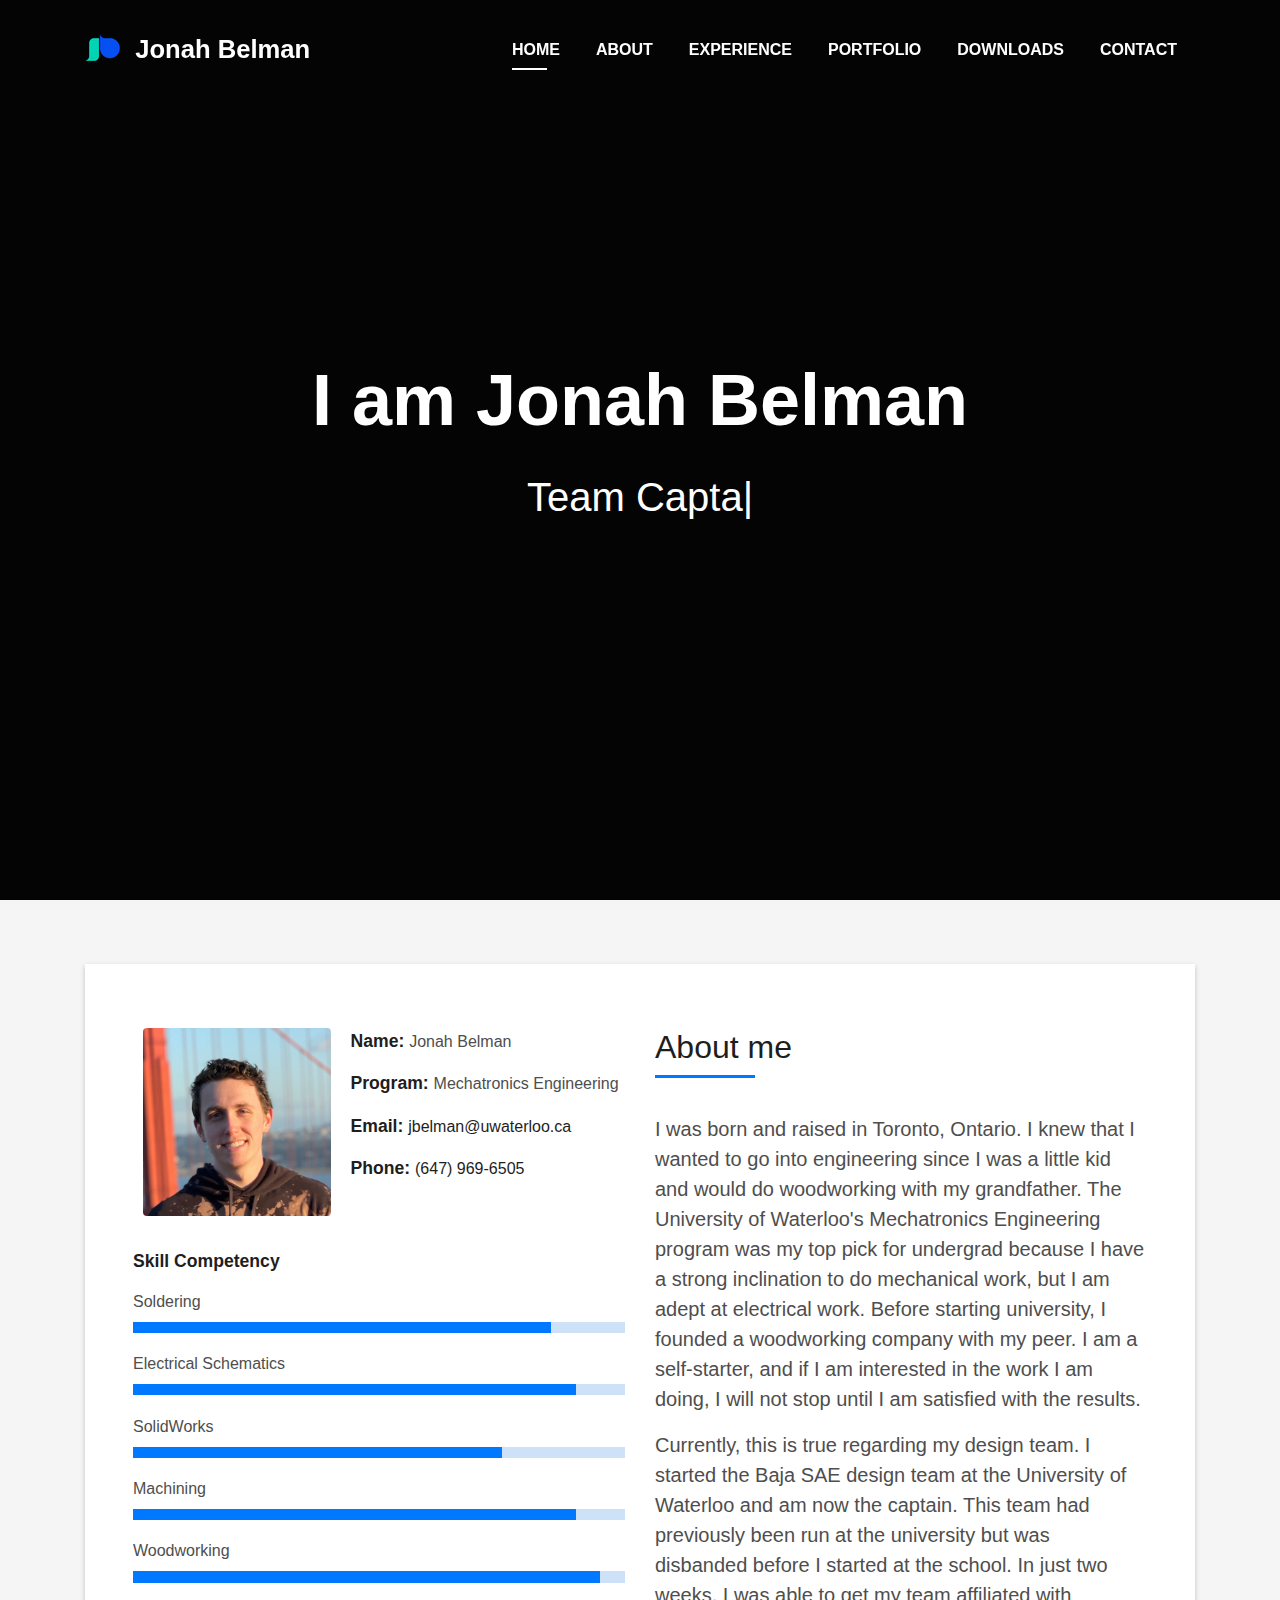
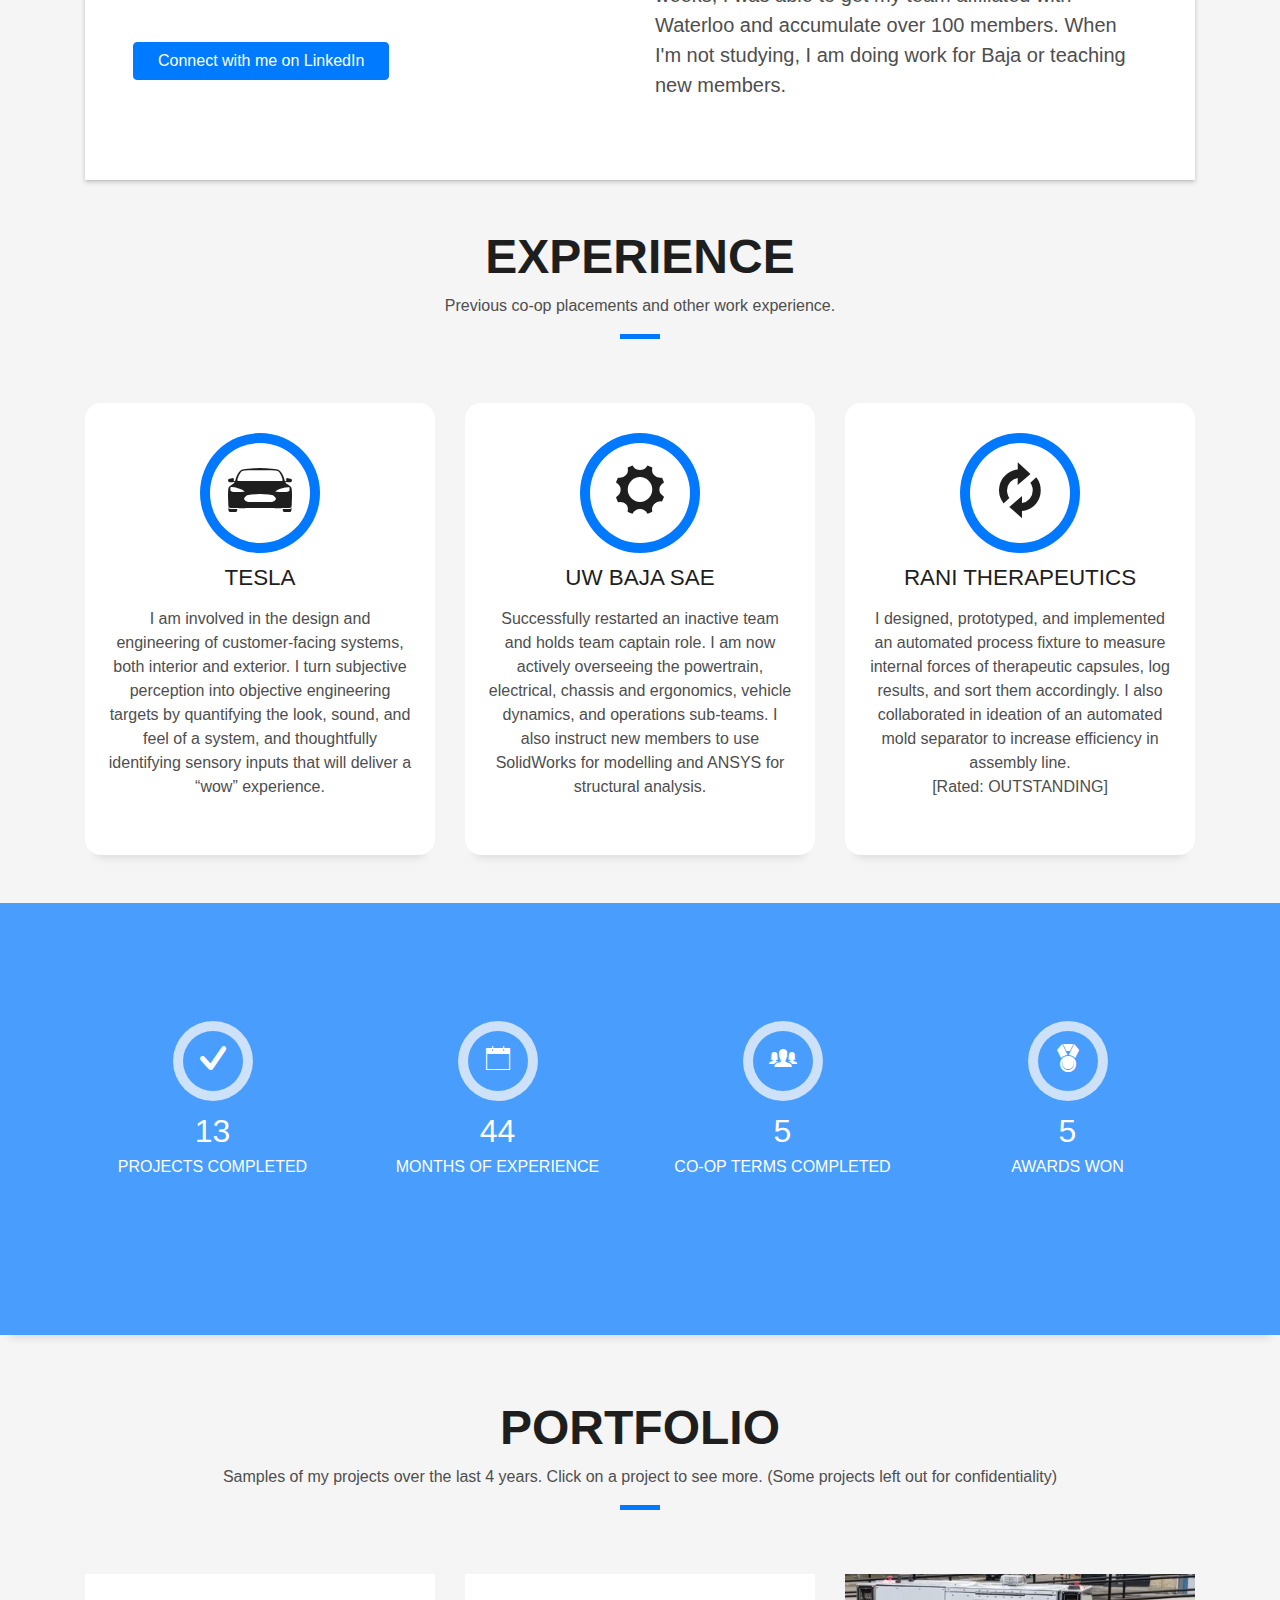
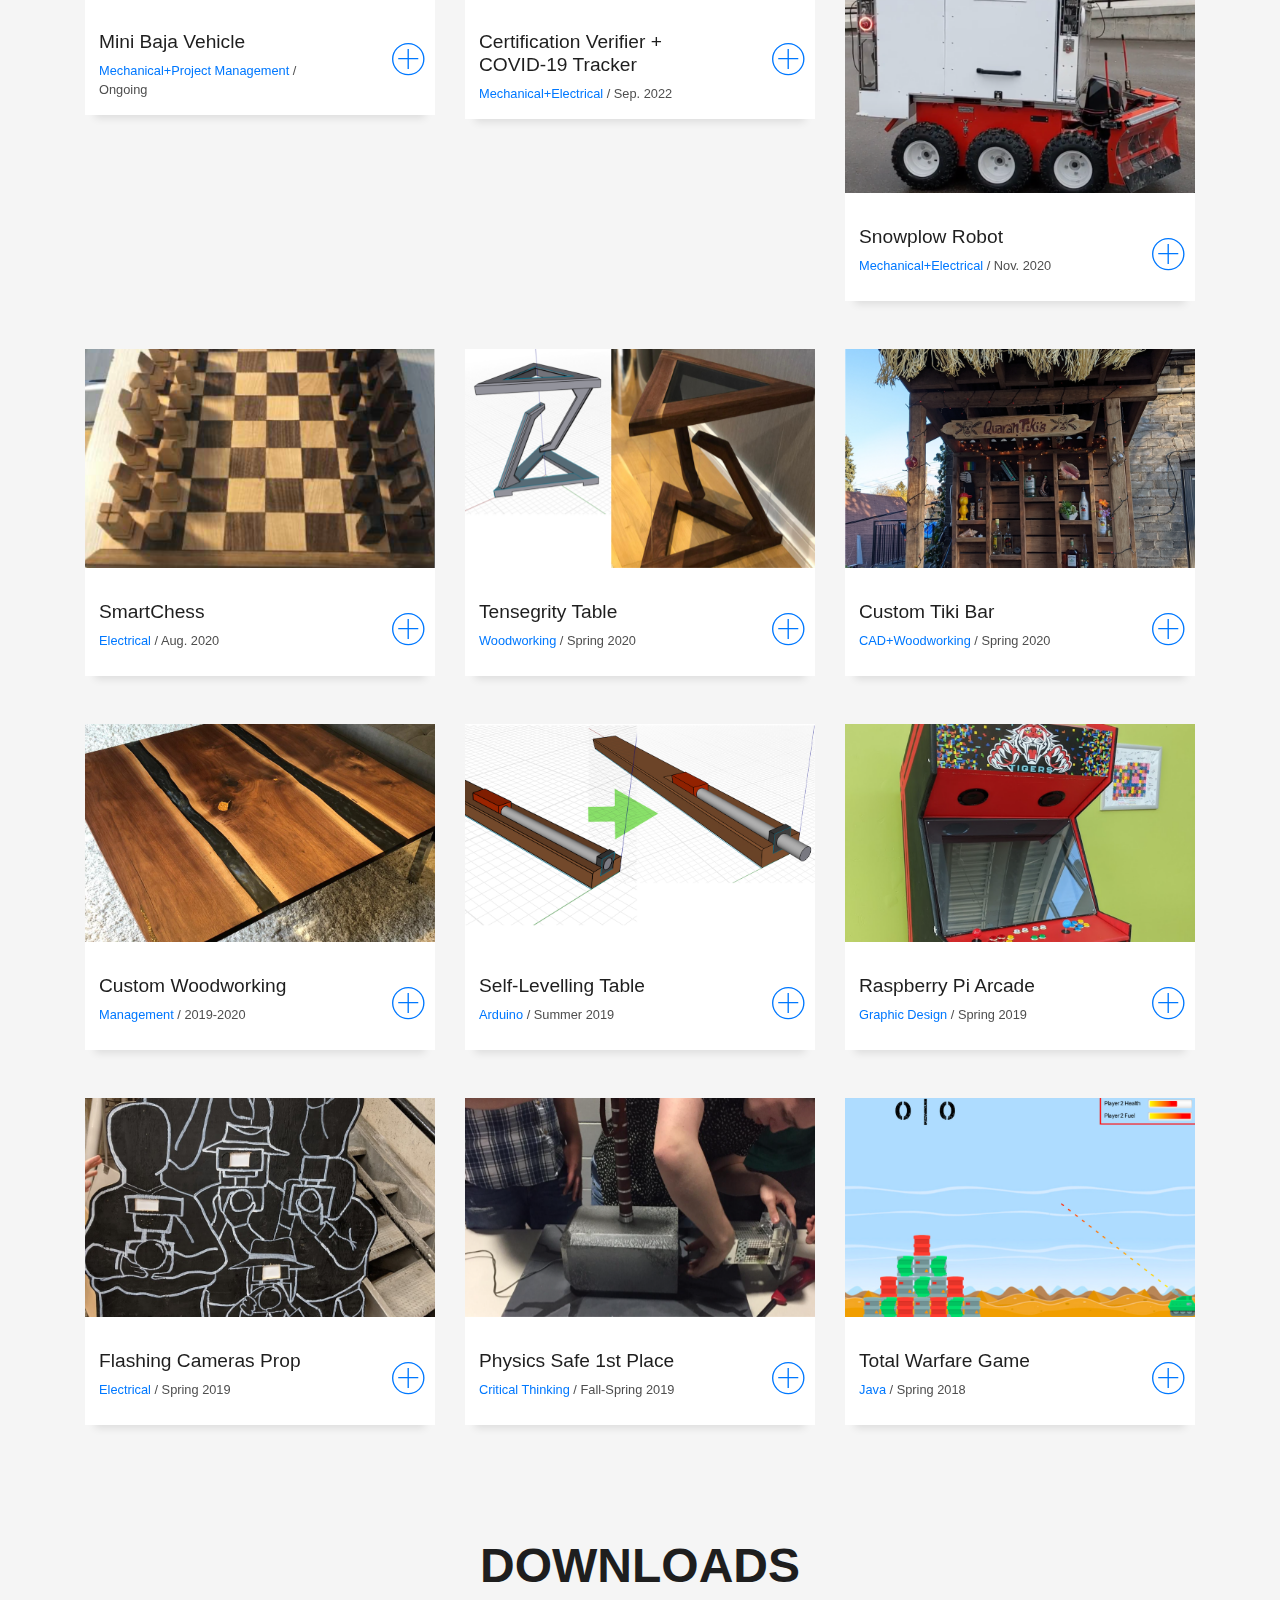
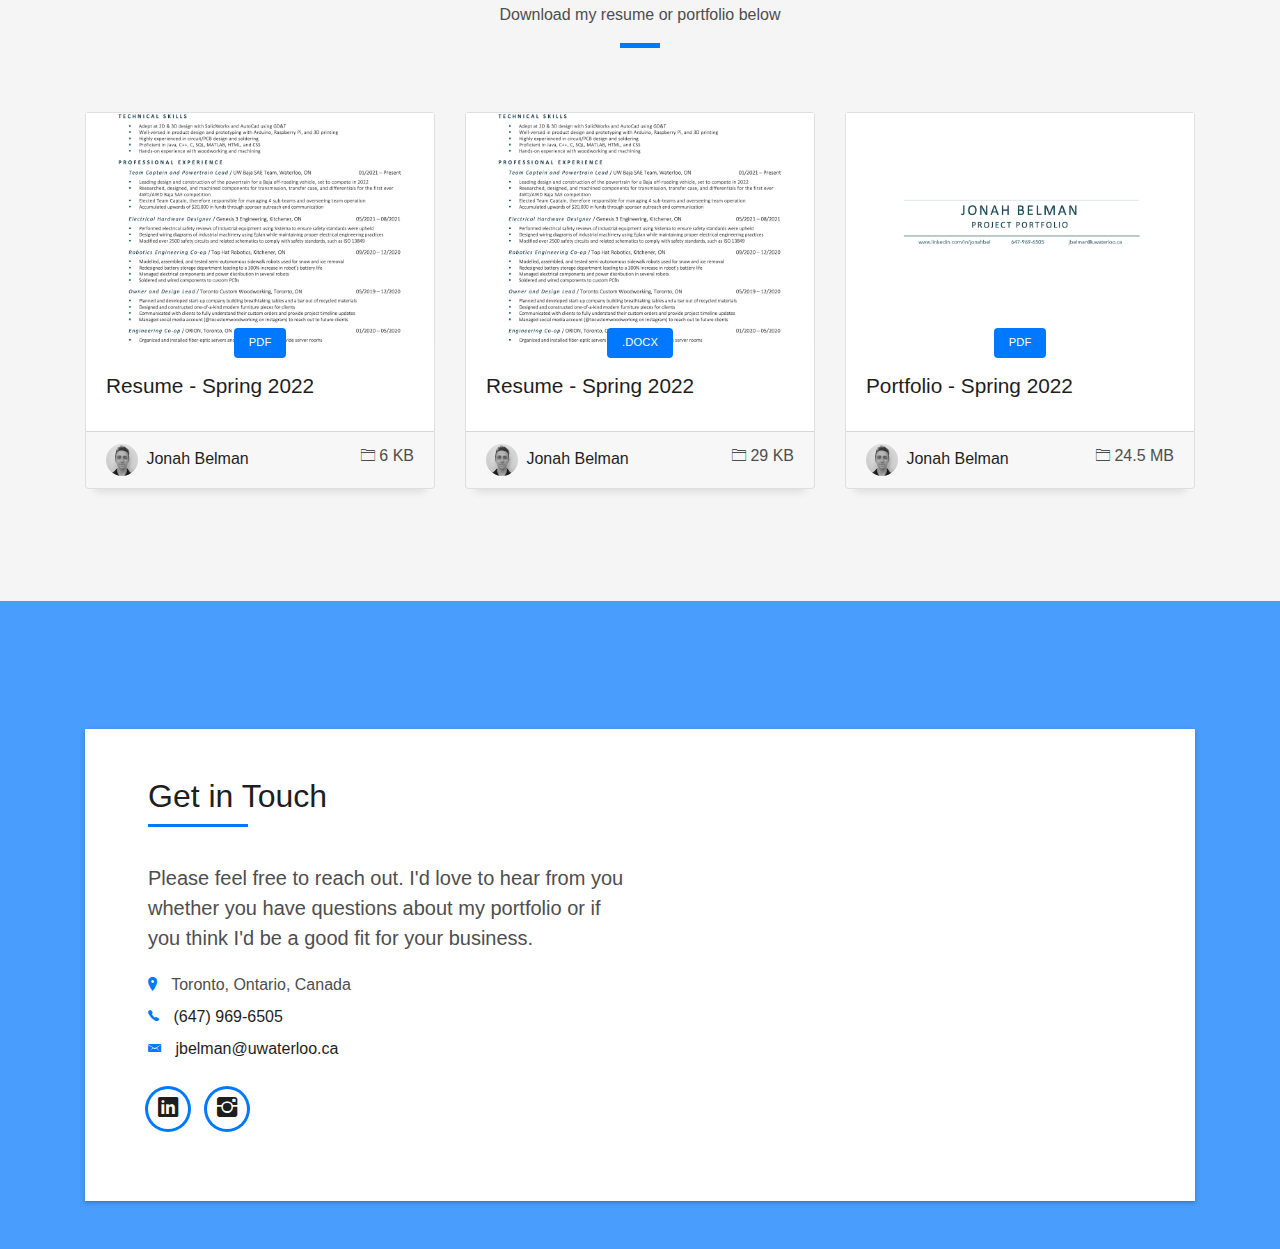
==== commit 2b1dda0d: "Update index.html" ====
--- a/index.html
+++ b/index.html
@@ -336,6 +336,56 @@
         </div>
       </div>
       <div class="row">
+        
+        <div class="col-md-4">
+          <div class="work-box">
+            <a href="baja.html">
+              <div class="work-img">
+                <img src="img/homeportfolio/baja.png" alt="" class="img-fluid">
+              </div>
+              <div class="work-content">
+                <div class="row">
+                  <div class="col-sm-8">
+                    <h2 class="w-title">Mini Baja Vehicle</h2>
+                    <div class="w-more">
+                      <span class="w-ctegory">Mechanical+Project Management</span> / <span class="w-date">Ongoing</span>
+                    </div>
+                  </div>
+                  <div class="col-sm-4">
+                    <div class="w-like">
+                      <span class="ion-ios-plus-outline"></span>
+                    </div>
+                  </div>
+                </div>
+              </div>
+            </a>
+          </div>
+        </div>
+        <div class="col-md-4">
+          <div class="work-box">
+            <a href="scanner.html">
+              <div class="work-img">
+                <img src="img/homeportfolio/scanner.png" alt="" class="img-fluid">
+              </div>
+              <div class="work-content">
+                <div class="row">
+                  <div class="col-sm-8">
+                    <h2 class="w-title">Certification Verifier + COVID-19 Tracker</h2>
+                    <div class="w-more">
+                      <span class="w-ctegory">Mechanical+Electrical</span> / <span class="w-date">Sep. 2022</span>
+                    </div>
+                  </div>
+                  <div class="col-sm-4">
+                    <div class="w-like">
+                      <span class="ion-ios-plus-outline"></span>
+                    </div>
+                  </div>
+                </div>
+              </div>
+            </a>
+          </div>
+        </div>
+        
         <div class="col-md-4">
           <div class="work-box">
             <a href="snowplow-robot.html">
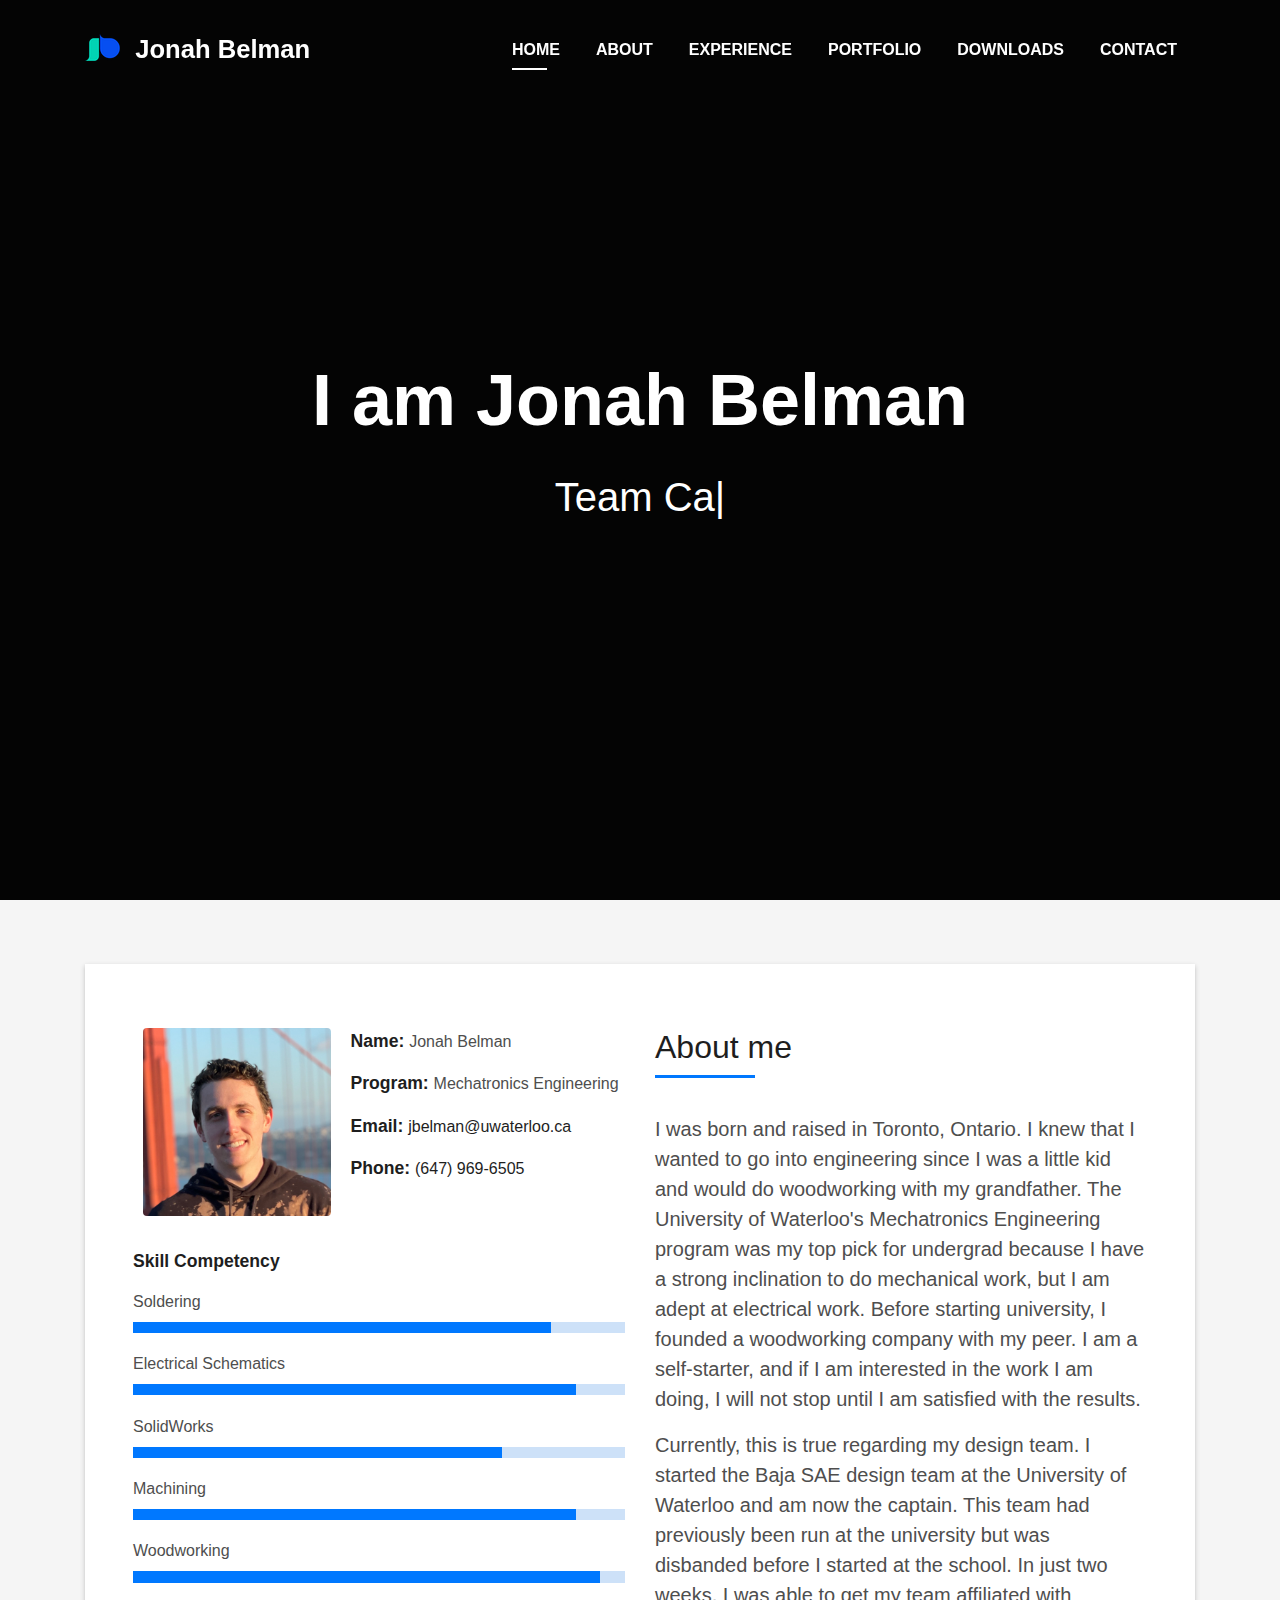
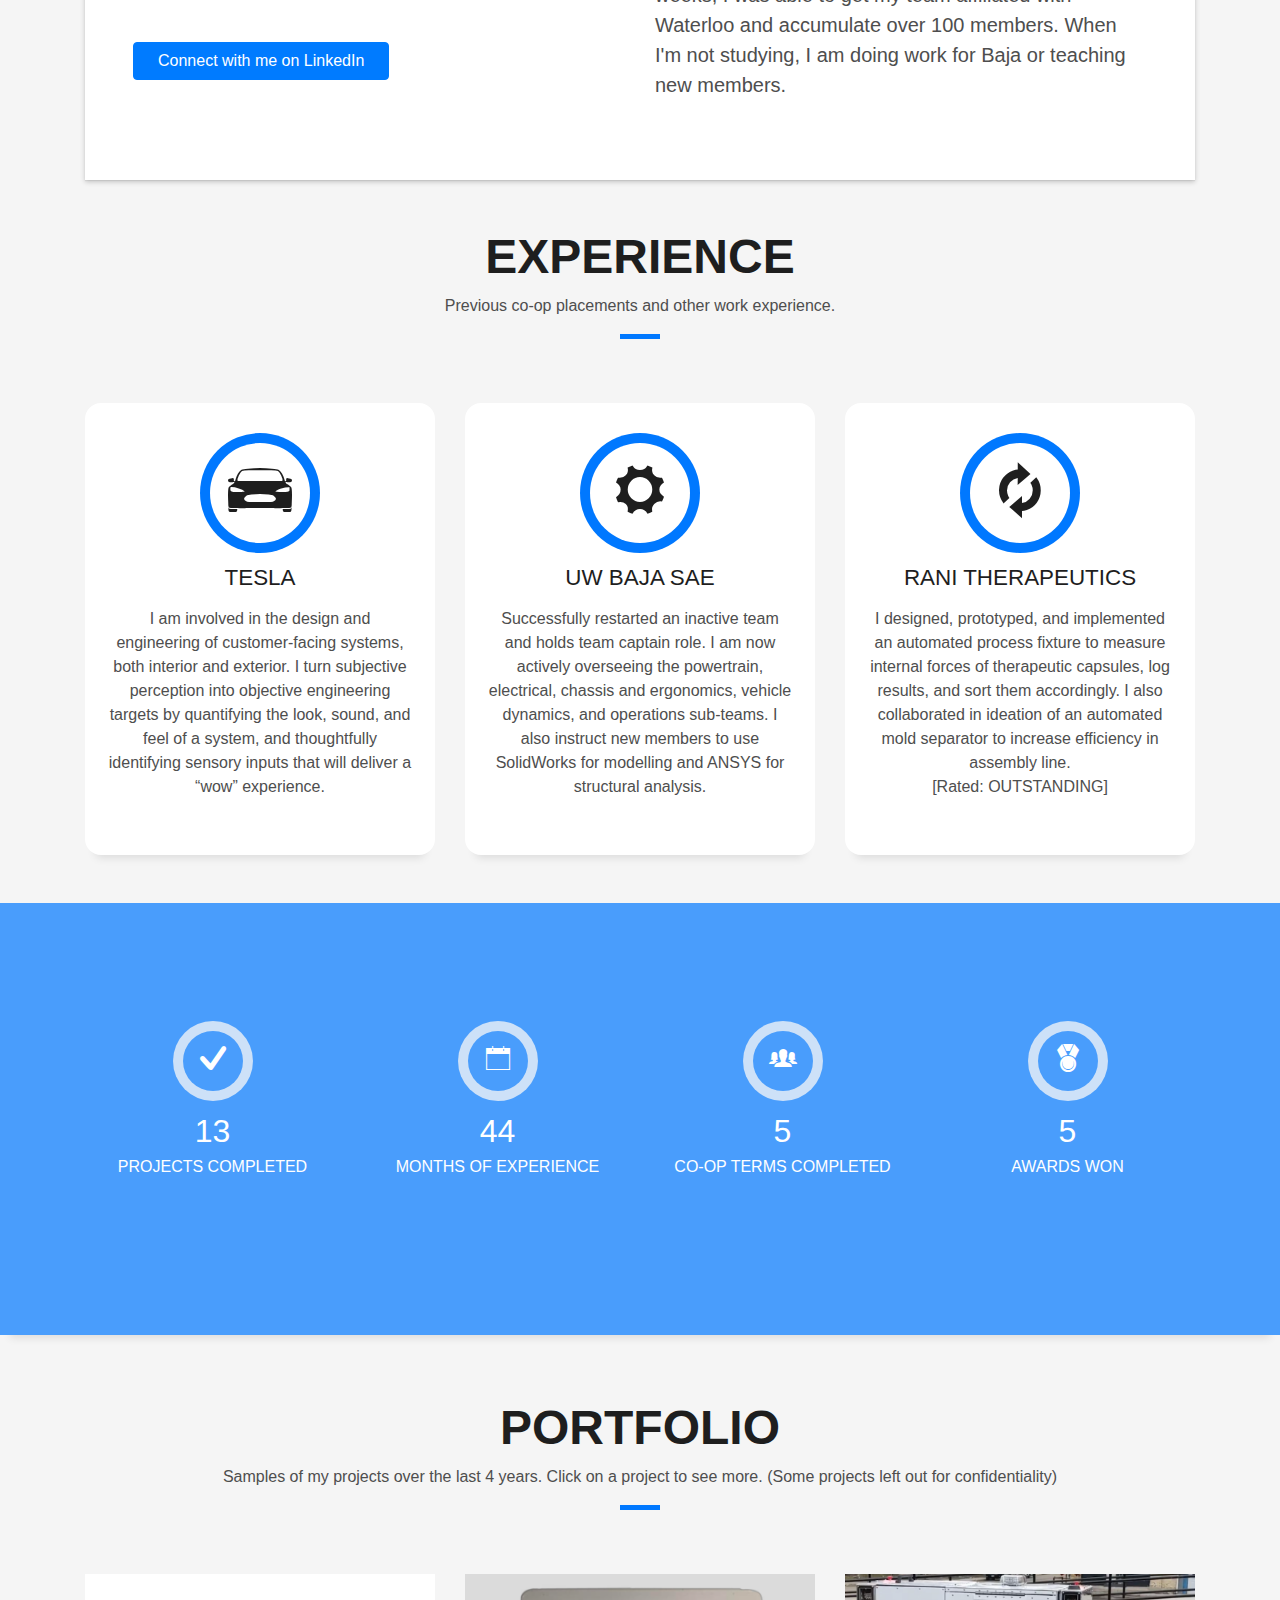
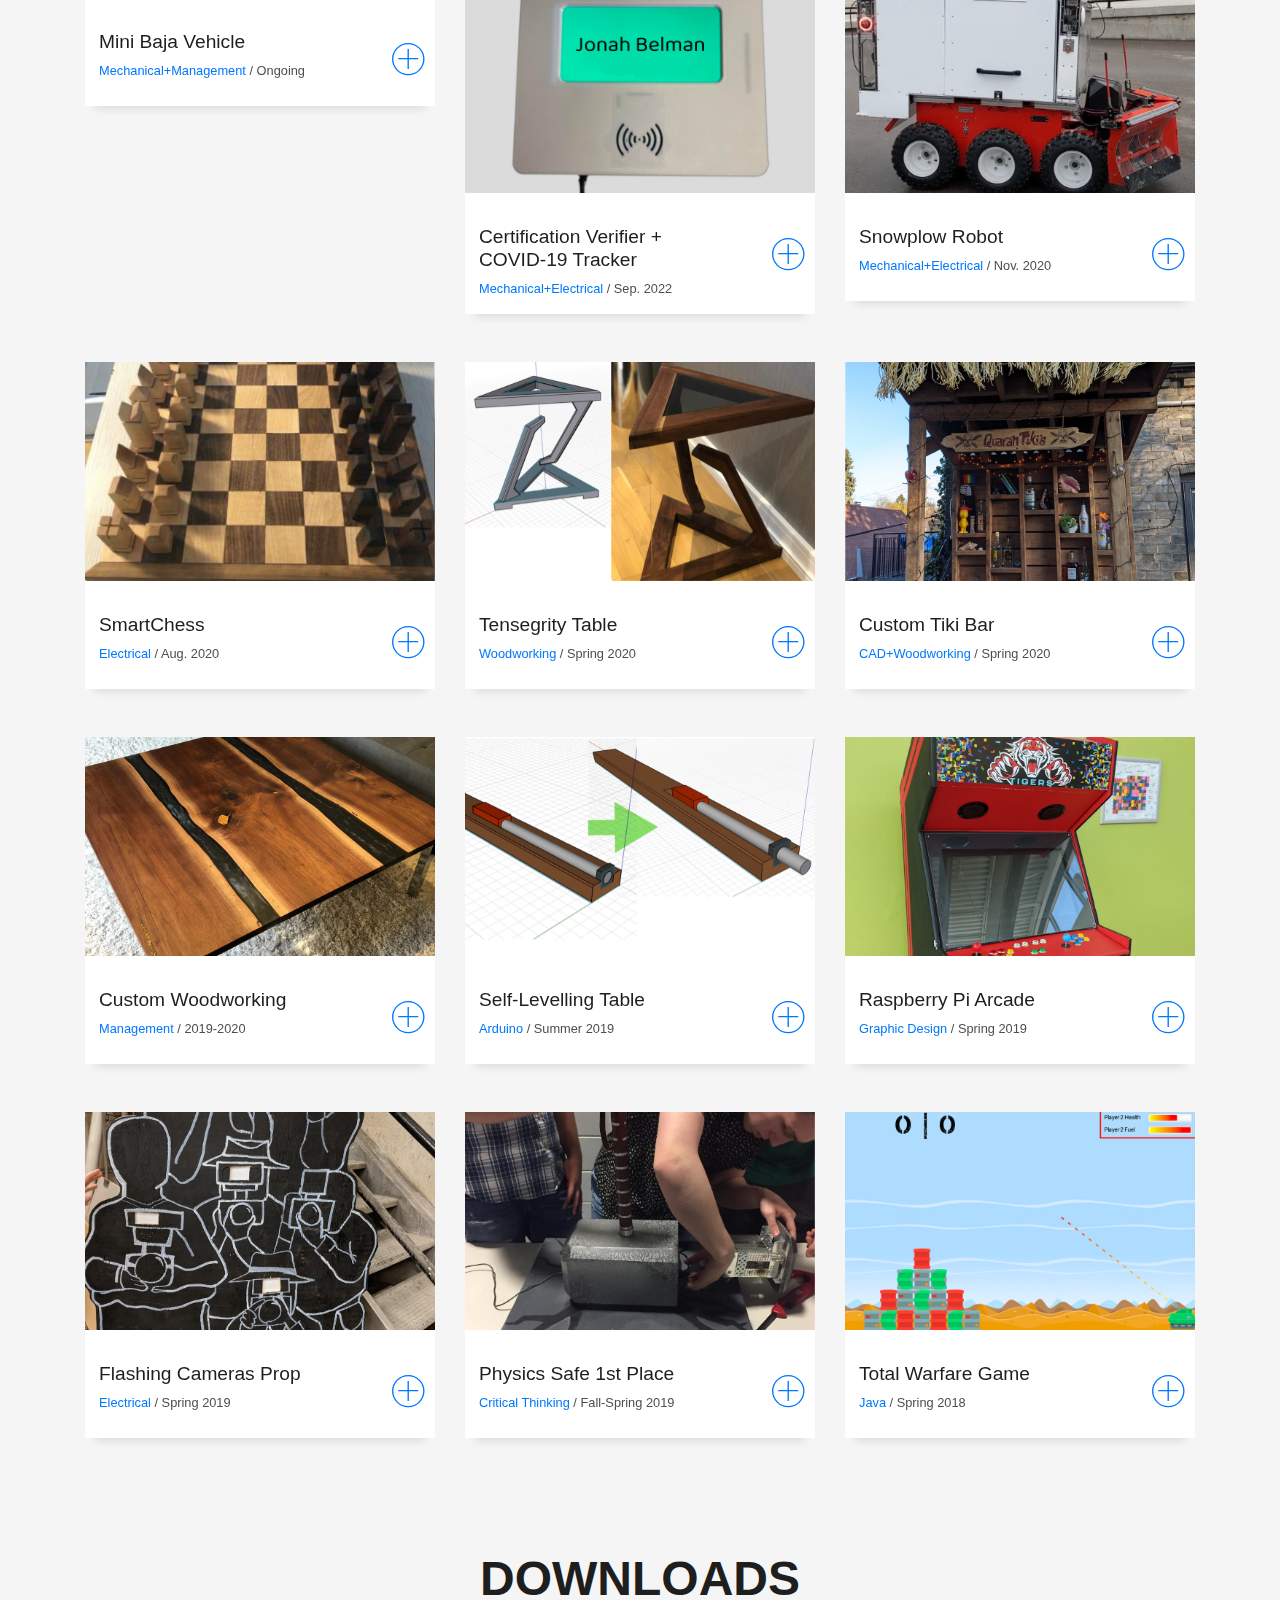
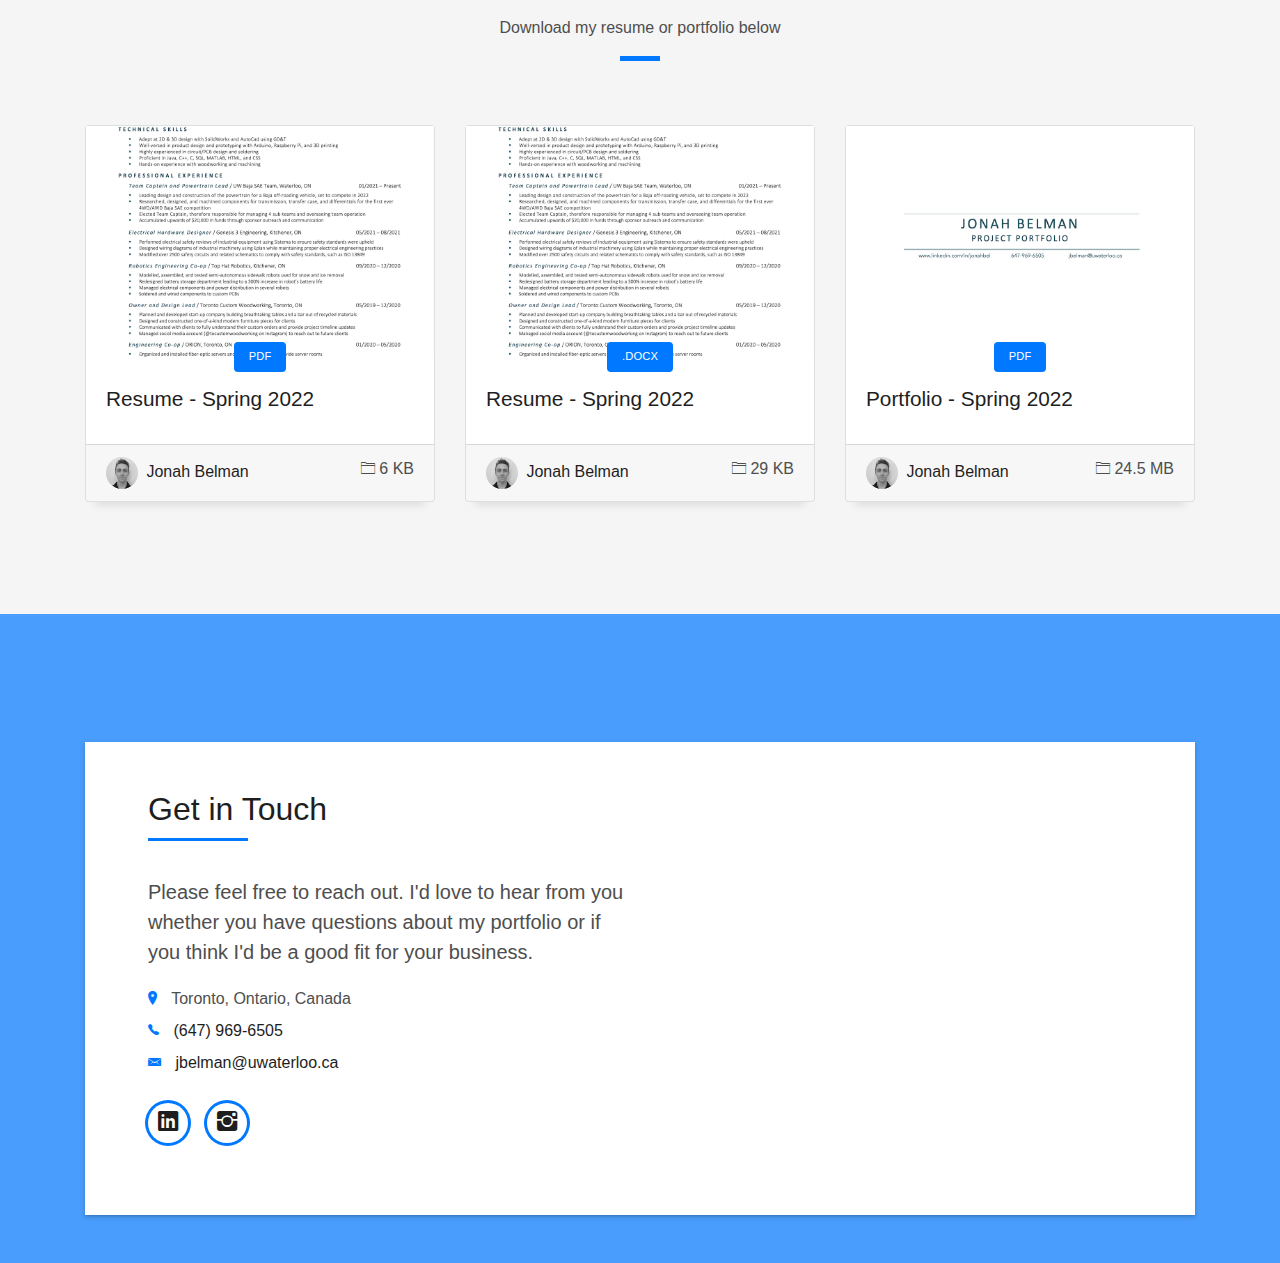
==== commit 767eac9d: "Update index.html" ====
--- a/index.html
+++ b/index.html
@@ -348,7 +348,7 @@
                   <div class="col-sm-8">
                     <h2 class="w-title">Mini Baja Vehicle</h2>
                     <div class="w-more">
-                      <span class="w-ctegory">Mechanical+Project Management</span> / <span class="w-date">Ongoing</span>
+                      <span class="w-ctegory">Mechanical+Management</span> / <span class="w-date">Ongoing</span>
                     </div>
                   </div>
                   <div class="col-sm-4">
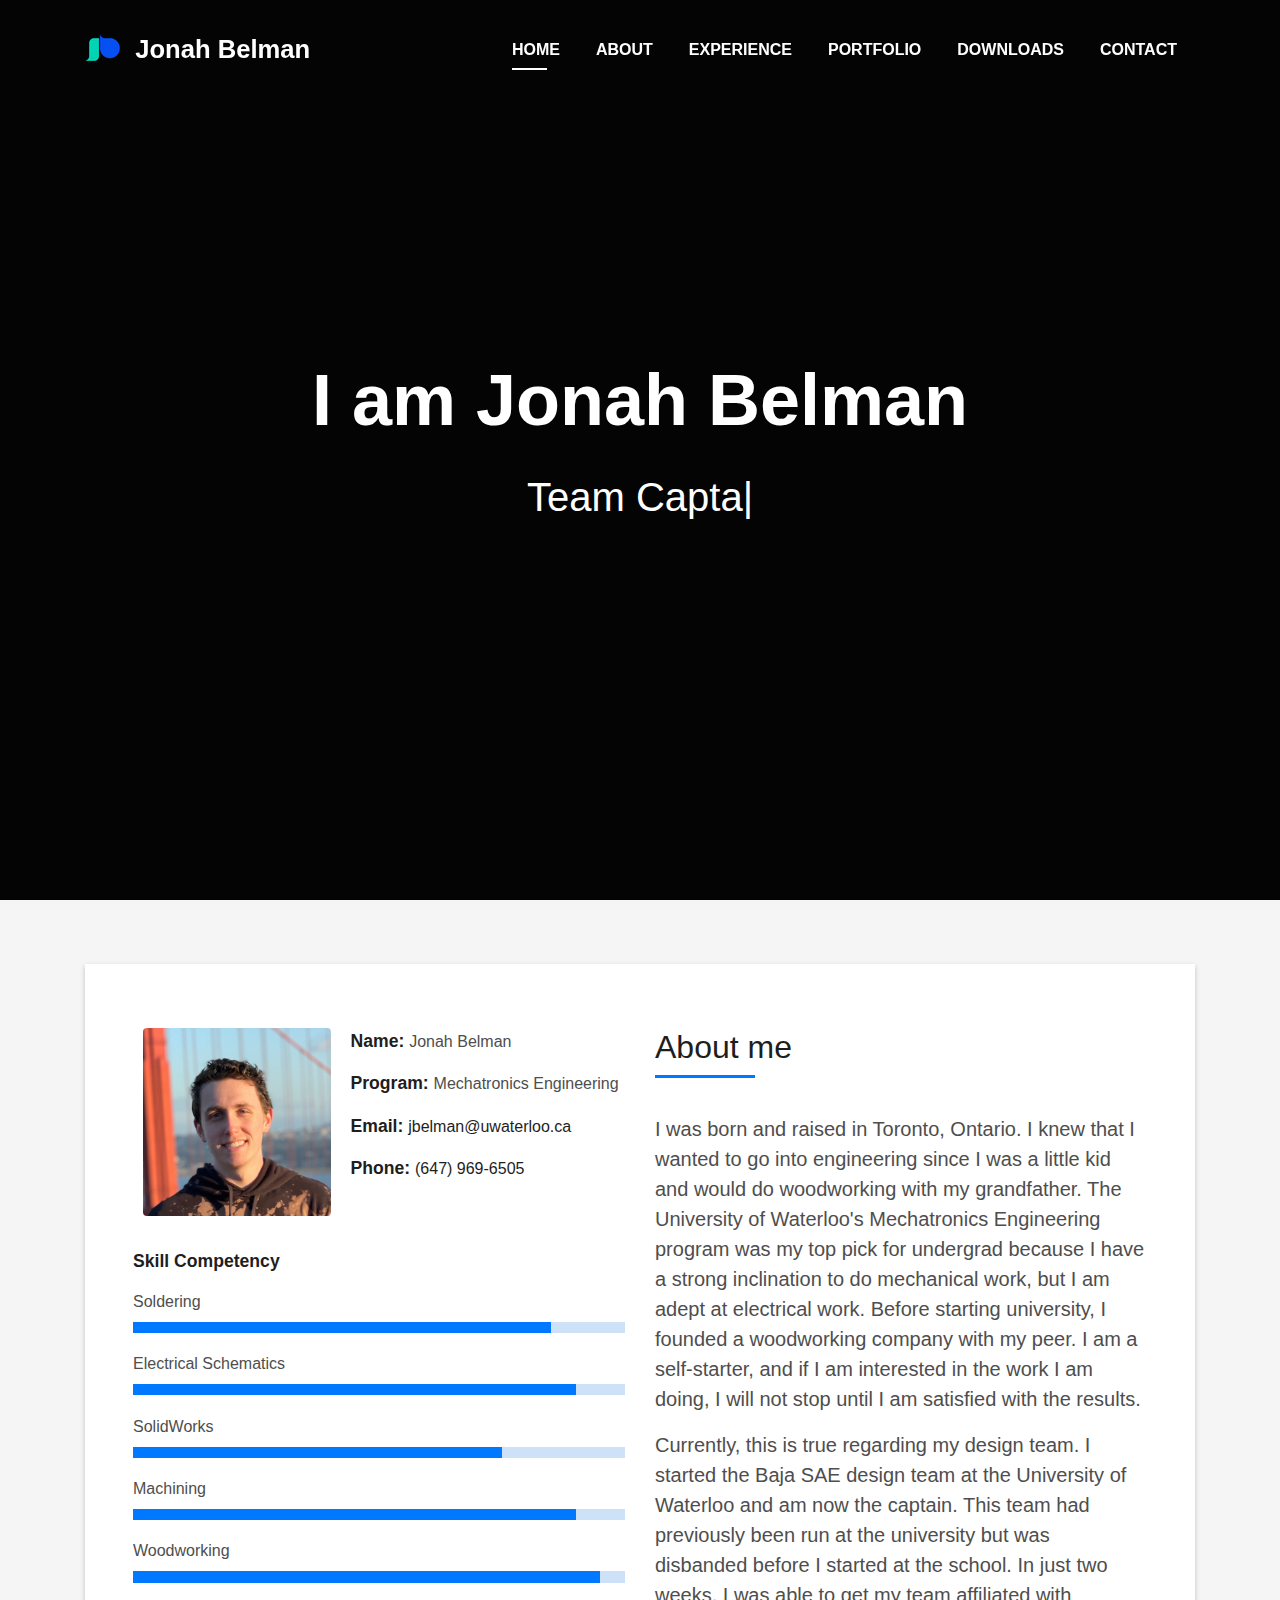
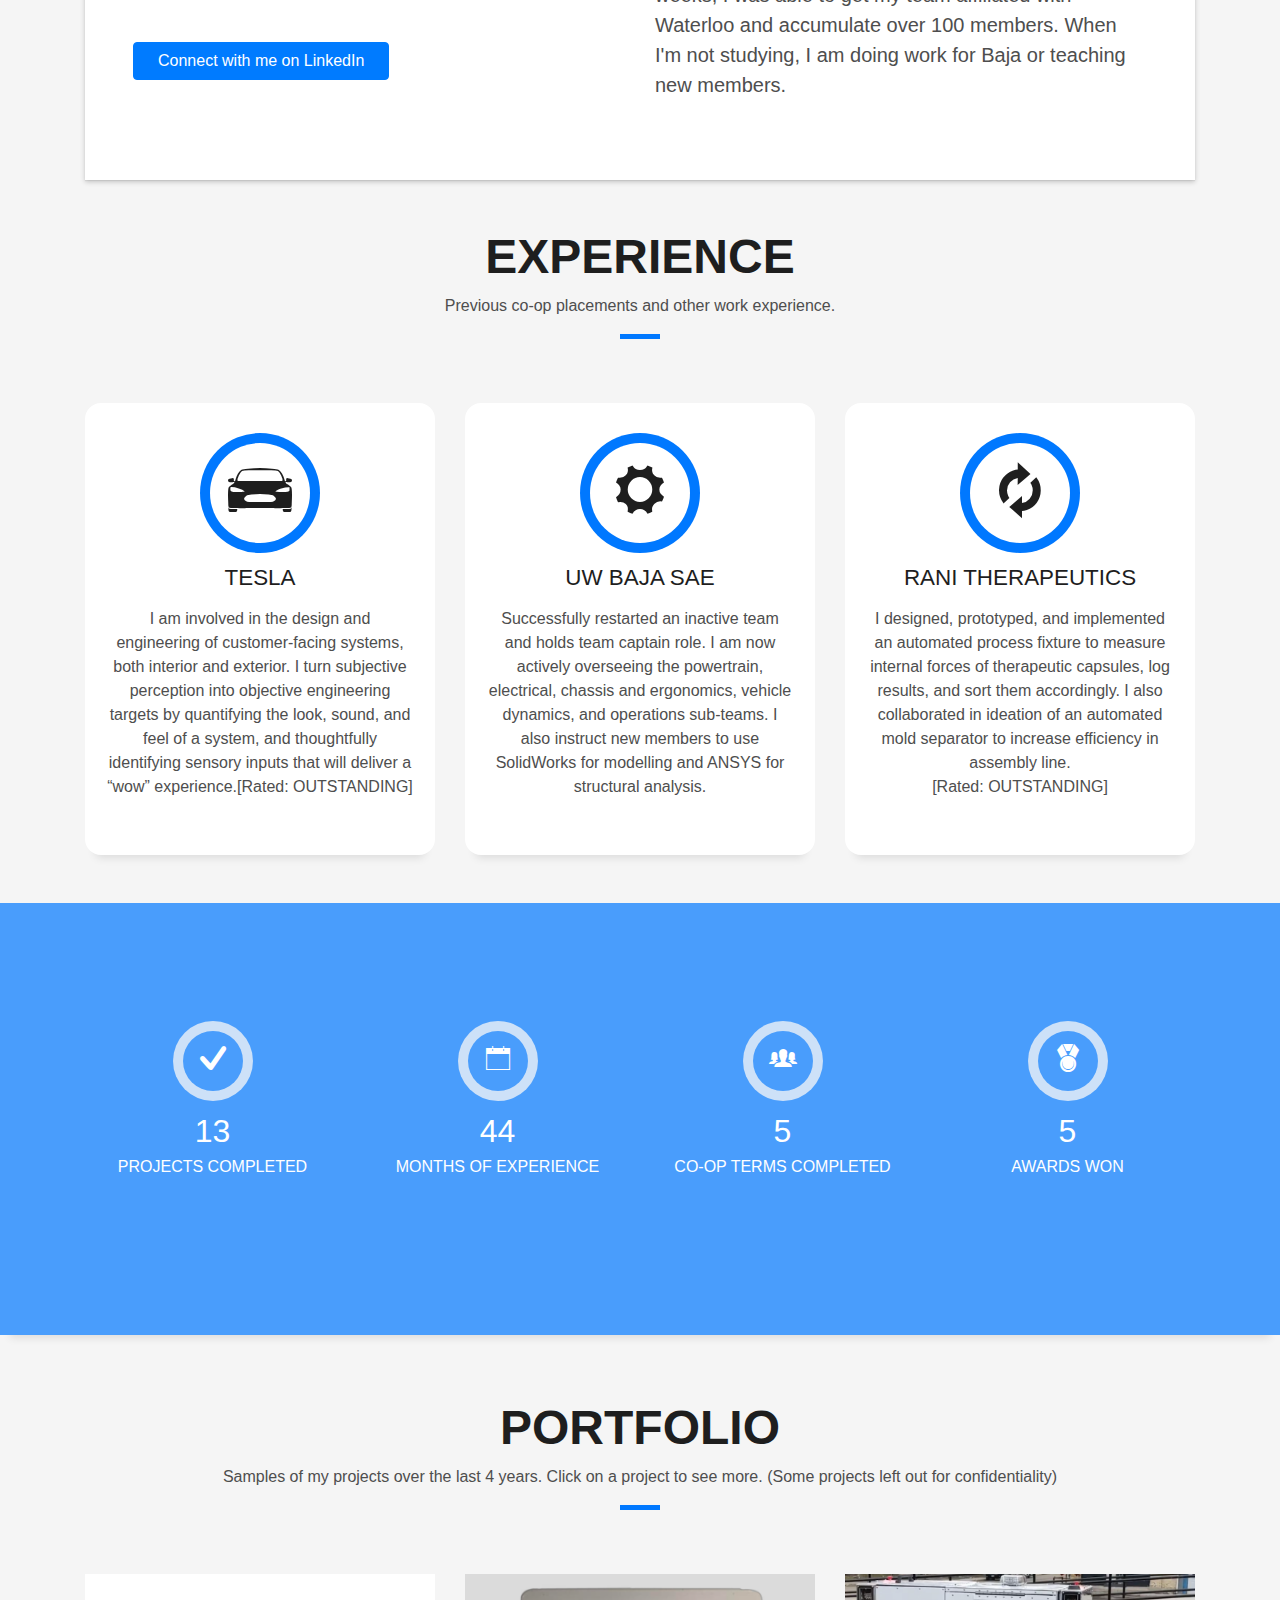
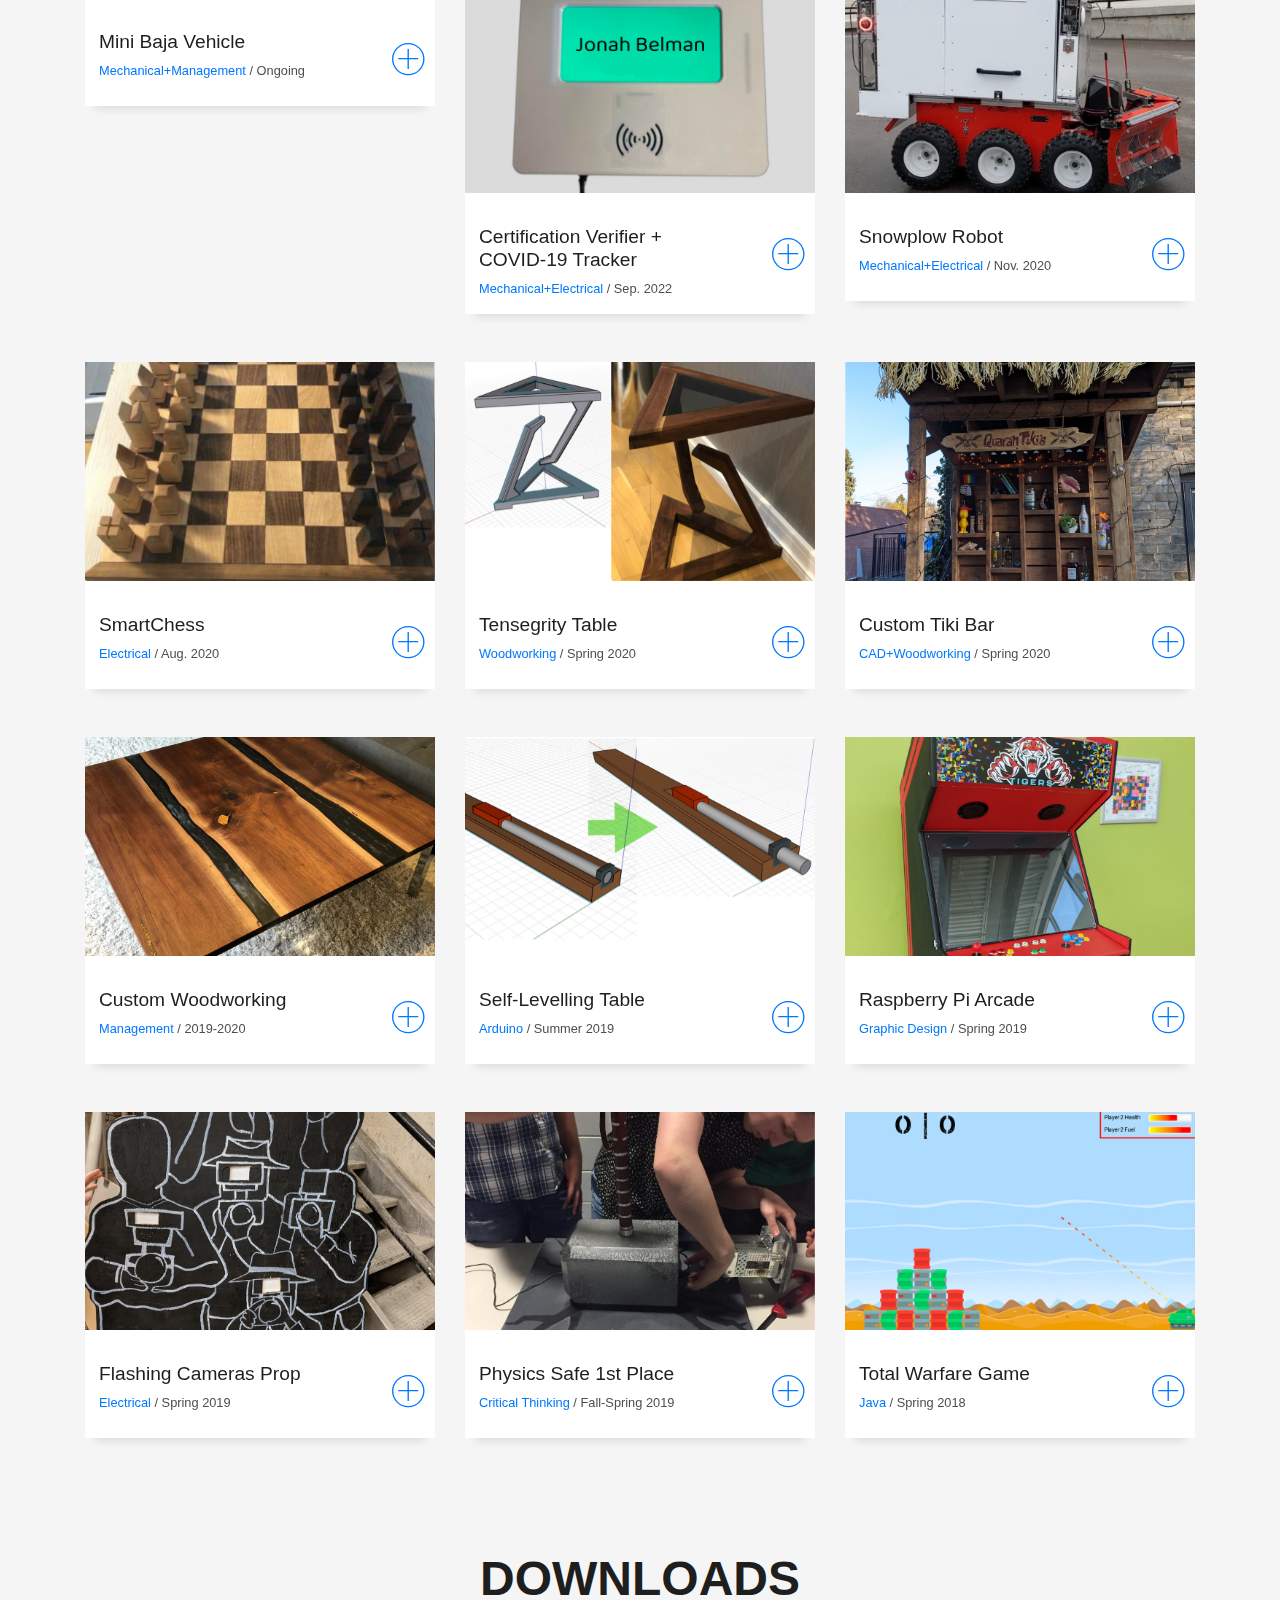
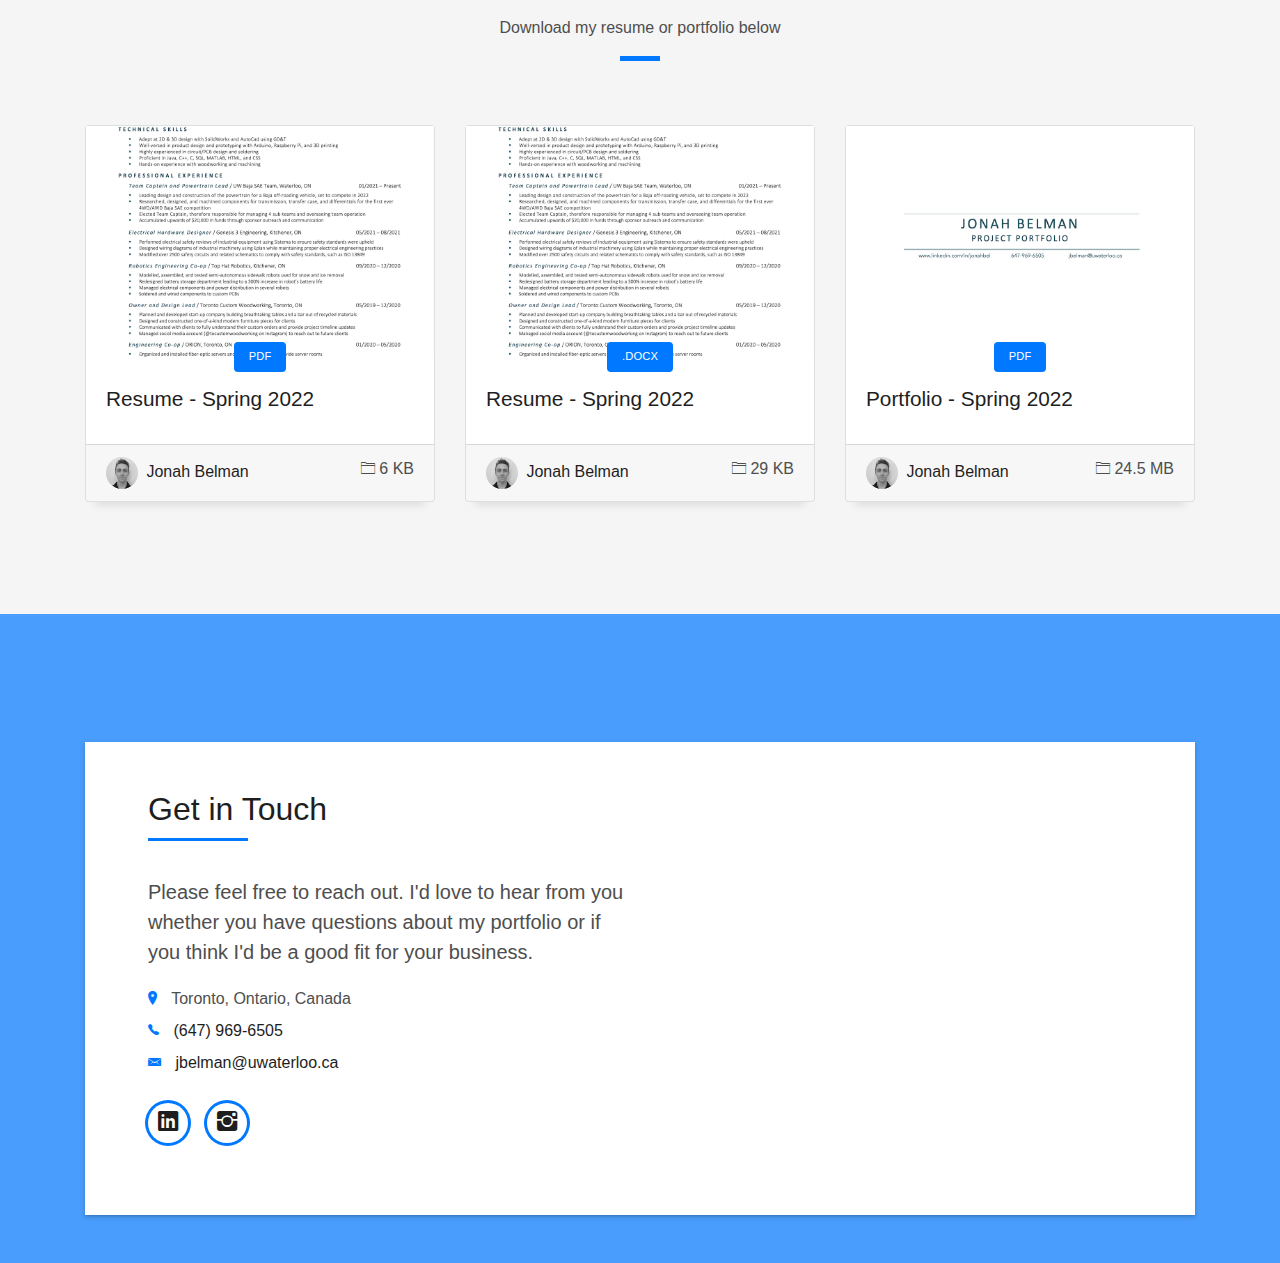
==== commit f0316943: "Update index.html" ====
--- a/index.html
+++ b/index.html
@@ -185,7 +185,7 @@
             <div class="service-content">
               <h2 class="s-title">Tesla</h2>
               <p class="s-description text-center">
-                I am involved in the design and engineering of customer-facing systems, both interior and exterior. I turn subjective perception into objective engineering targets by quantifying the look, sound, and feel of a system, and thoughtfully identifying sensory inputs that will deliver a “wow” experience.
+                I am involved in the design and engineering of customer-facing systems, both interior and exterior. I turn subjective perception into objective engineering targets by quantifying the look, sound, and feel of a system, and thoughtfully identifying sensory inputs that will deliver a “wow” experience.[Rated: OUTSTANDING]
               </p>
             </div>
           </div>
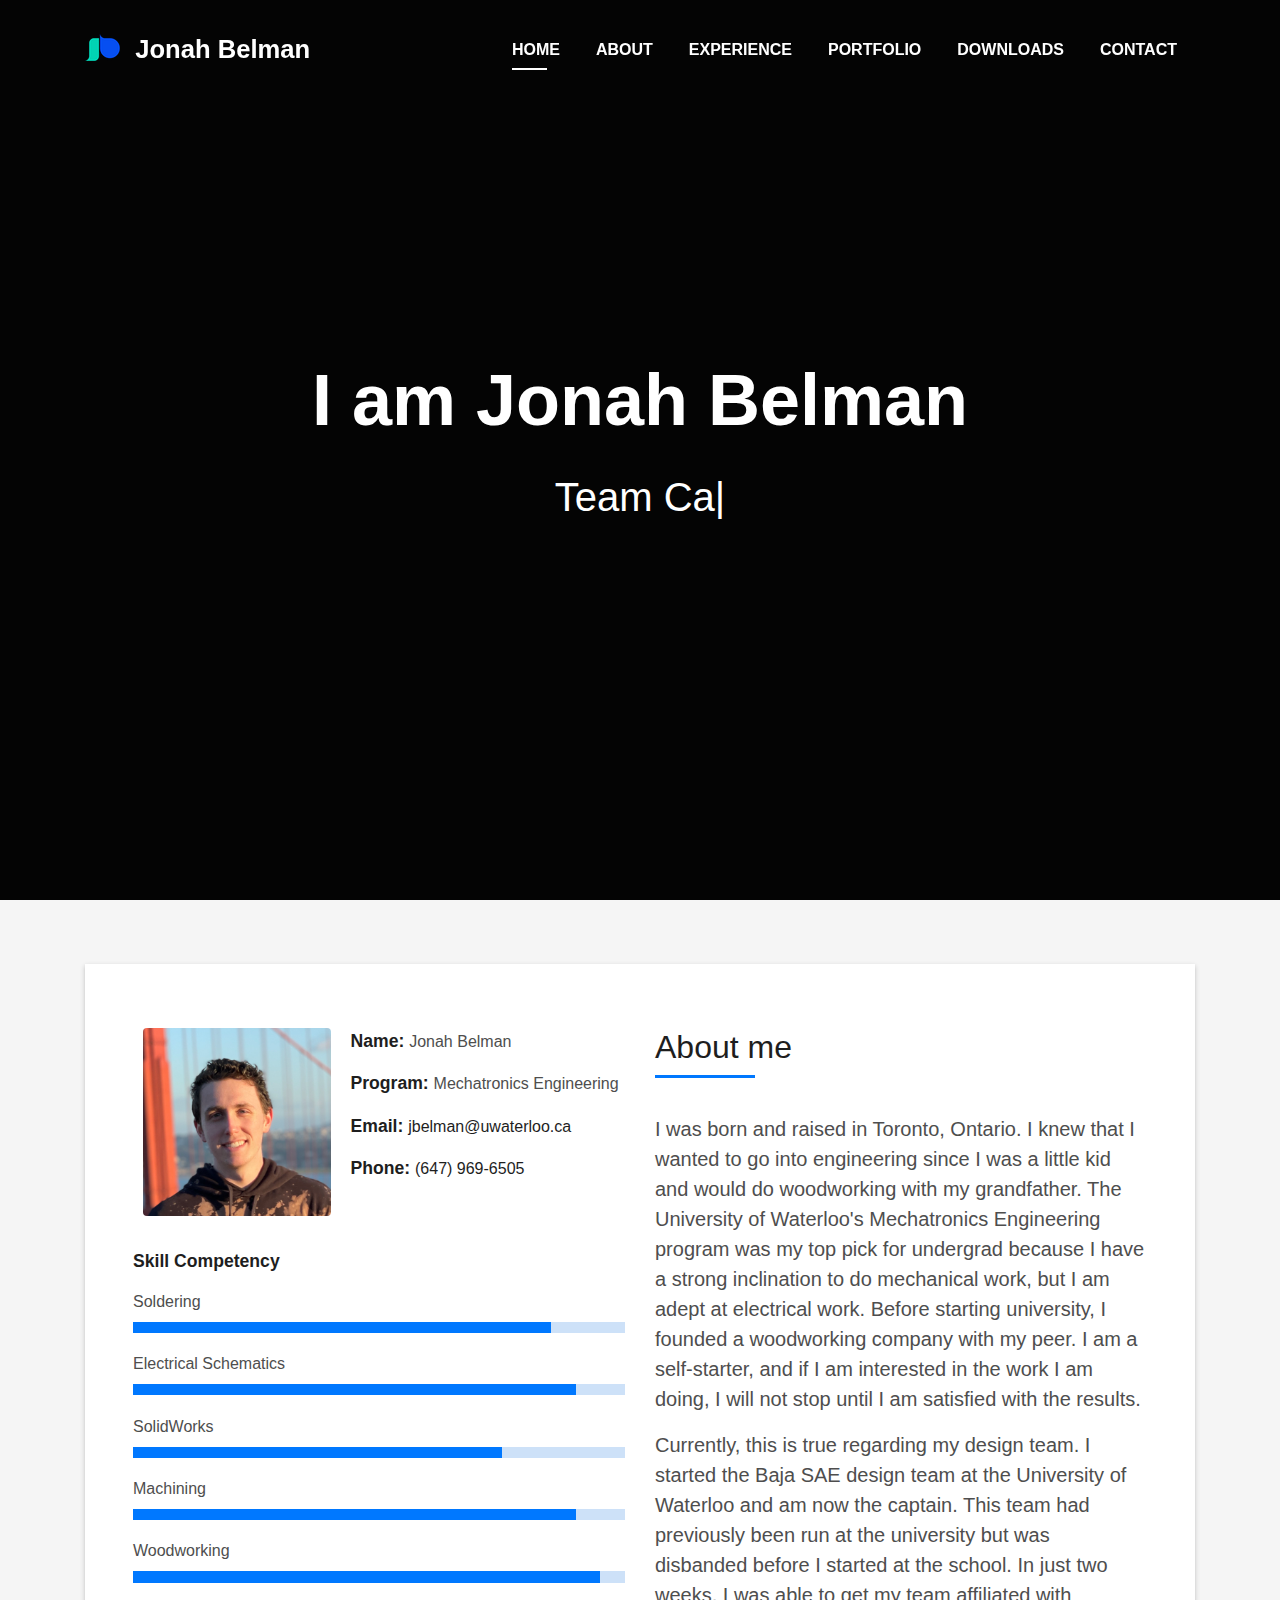
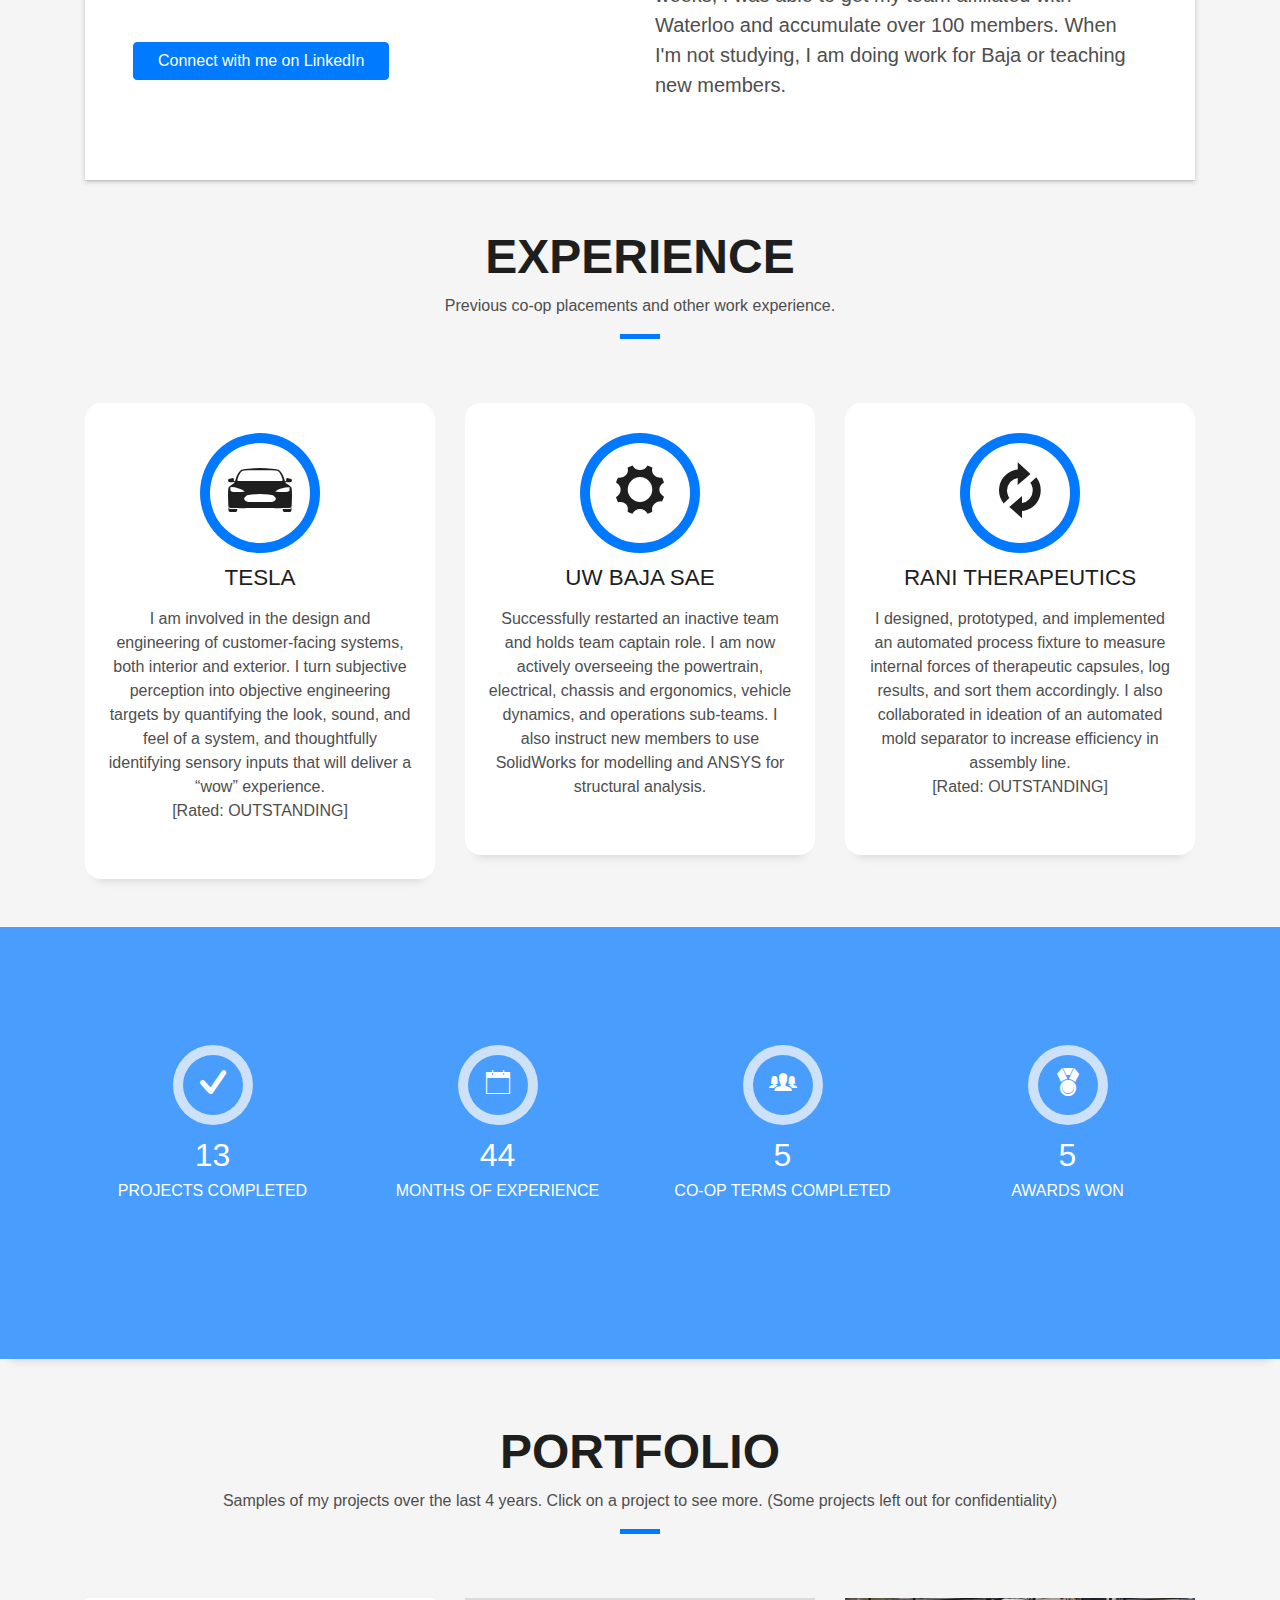
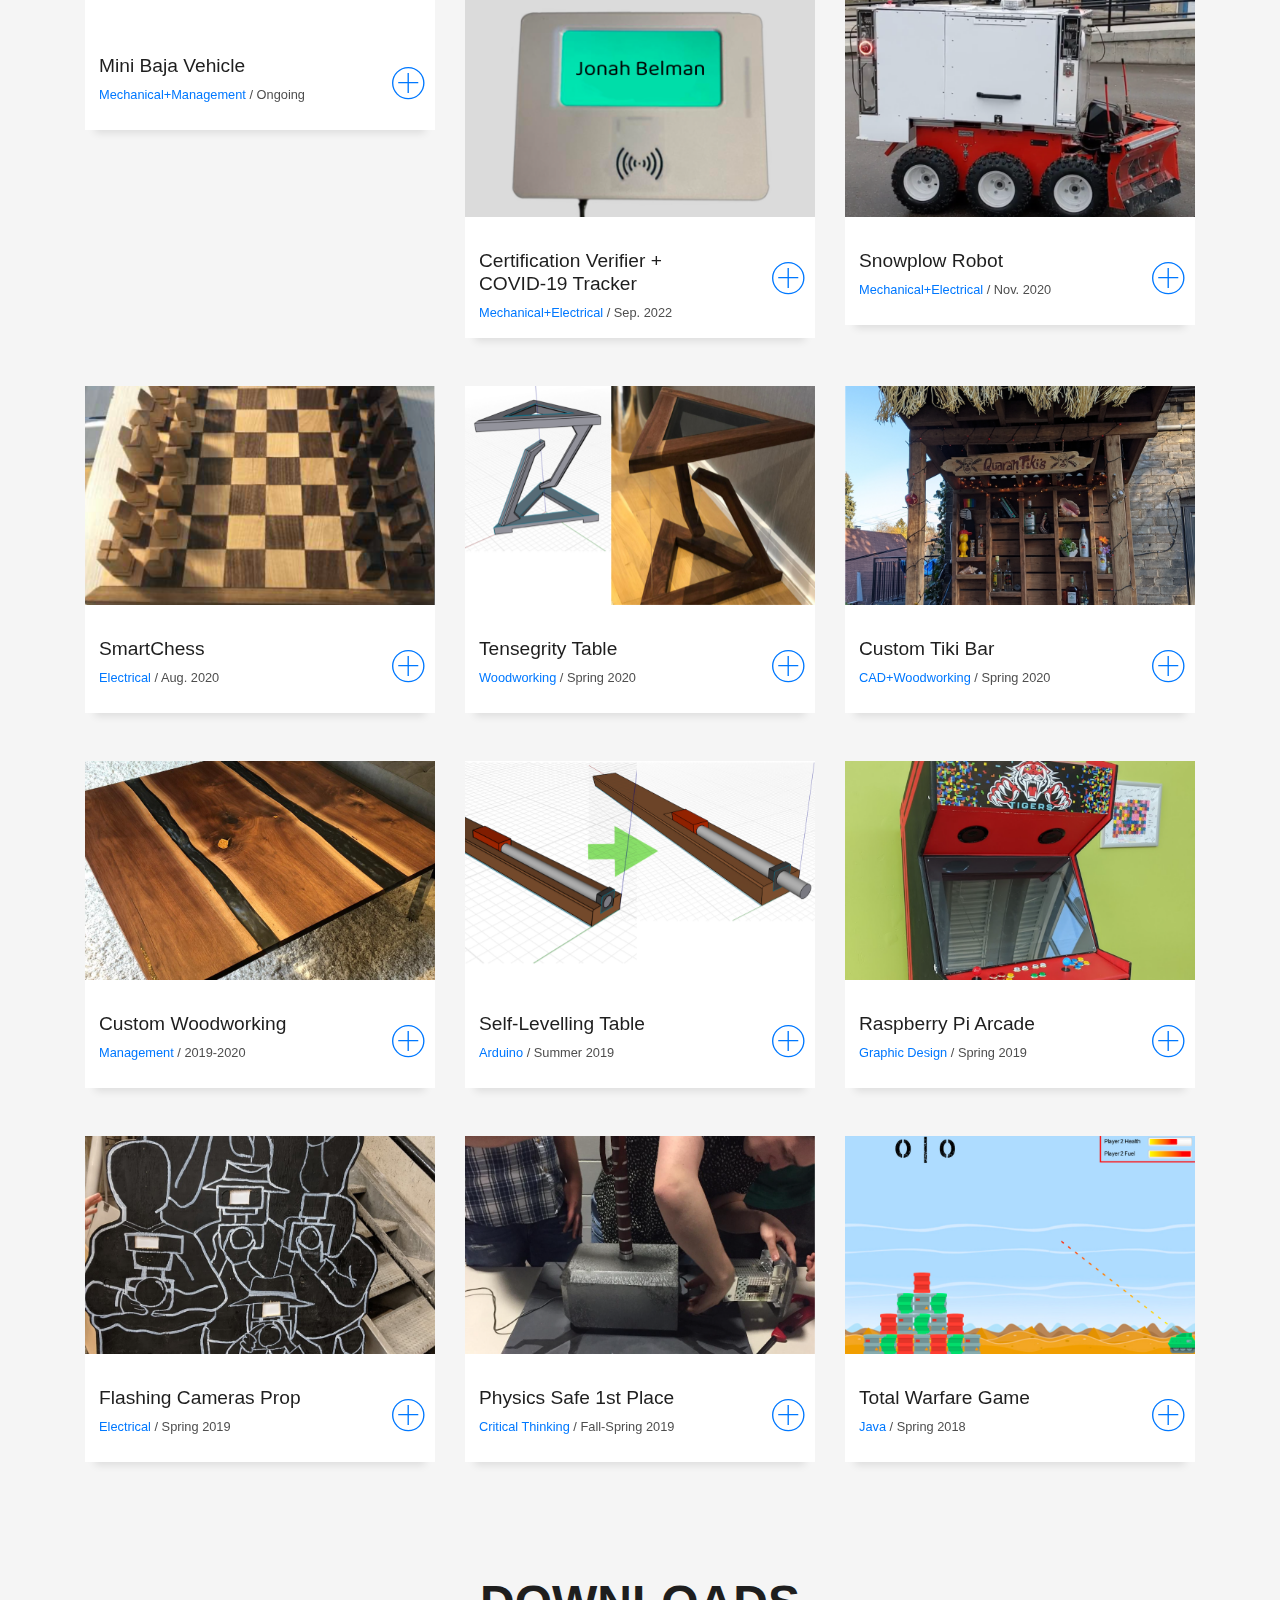
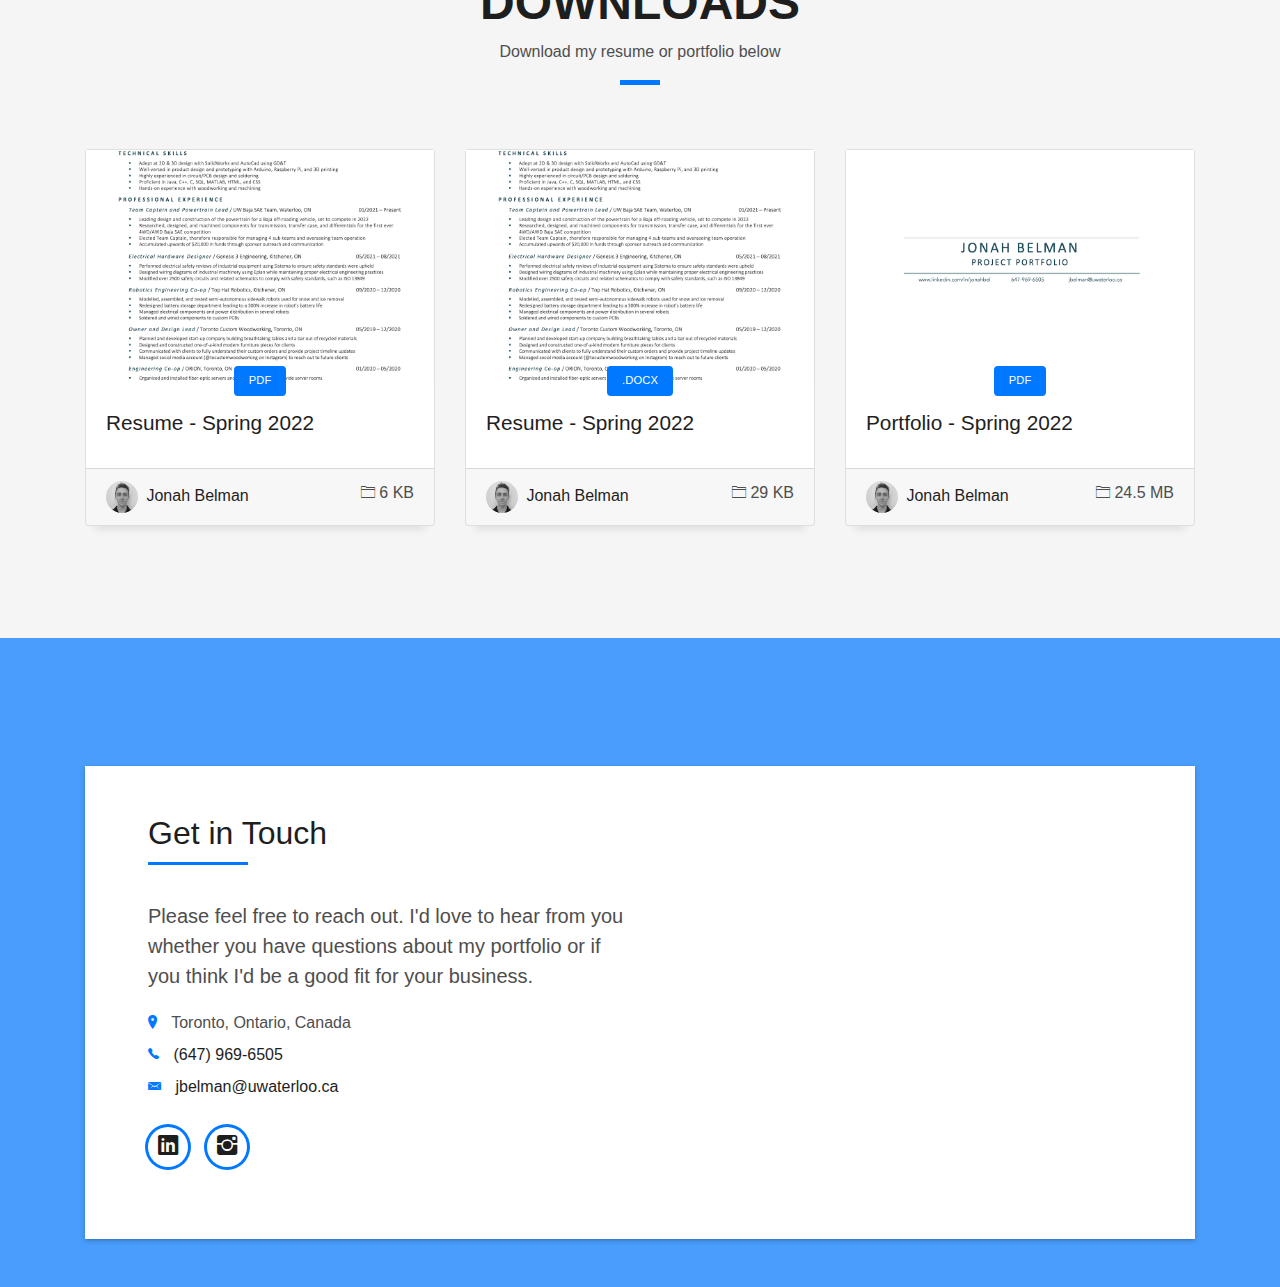
==== commit aaa8914c: "Update index.html" ====
--- a/index.html
+++ b/index.html
@@ -185,7 +185,7 @@
             <div class="service-content">
               <h2 class="s-title">Tesla</h2>
               <p class="s-description text-center">
-                I am involved in the design and engineering of customer-facing systems, both interior and exterior. I turn subjective perception into objective engineering targets by quantifying the look, sound, and feel of a system, and thoughtfully identifying sensory inputs that will deliver a “wow” experience.[Rated: OUTSTANDING]
+                I am involved in the design and engineering of customer-facing systems, both interior and exterior. I turn subjective perception into objective engineering targets by quantifying the look, sound, and feel of a system, and thoughtfully identifying sensory inputs that will deliver a “wow” experience.<br>[Rated: OUTSTANDING]
               </p>
             </div>
           </div>
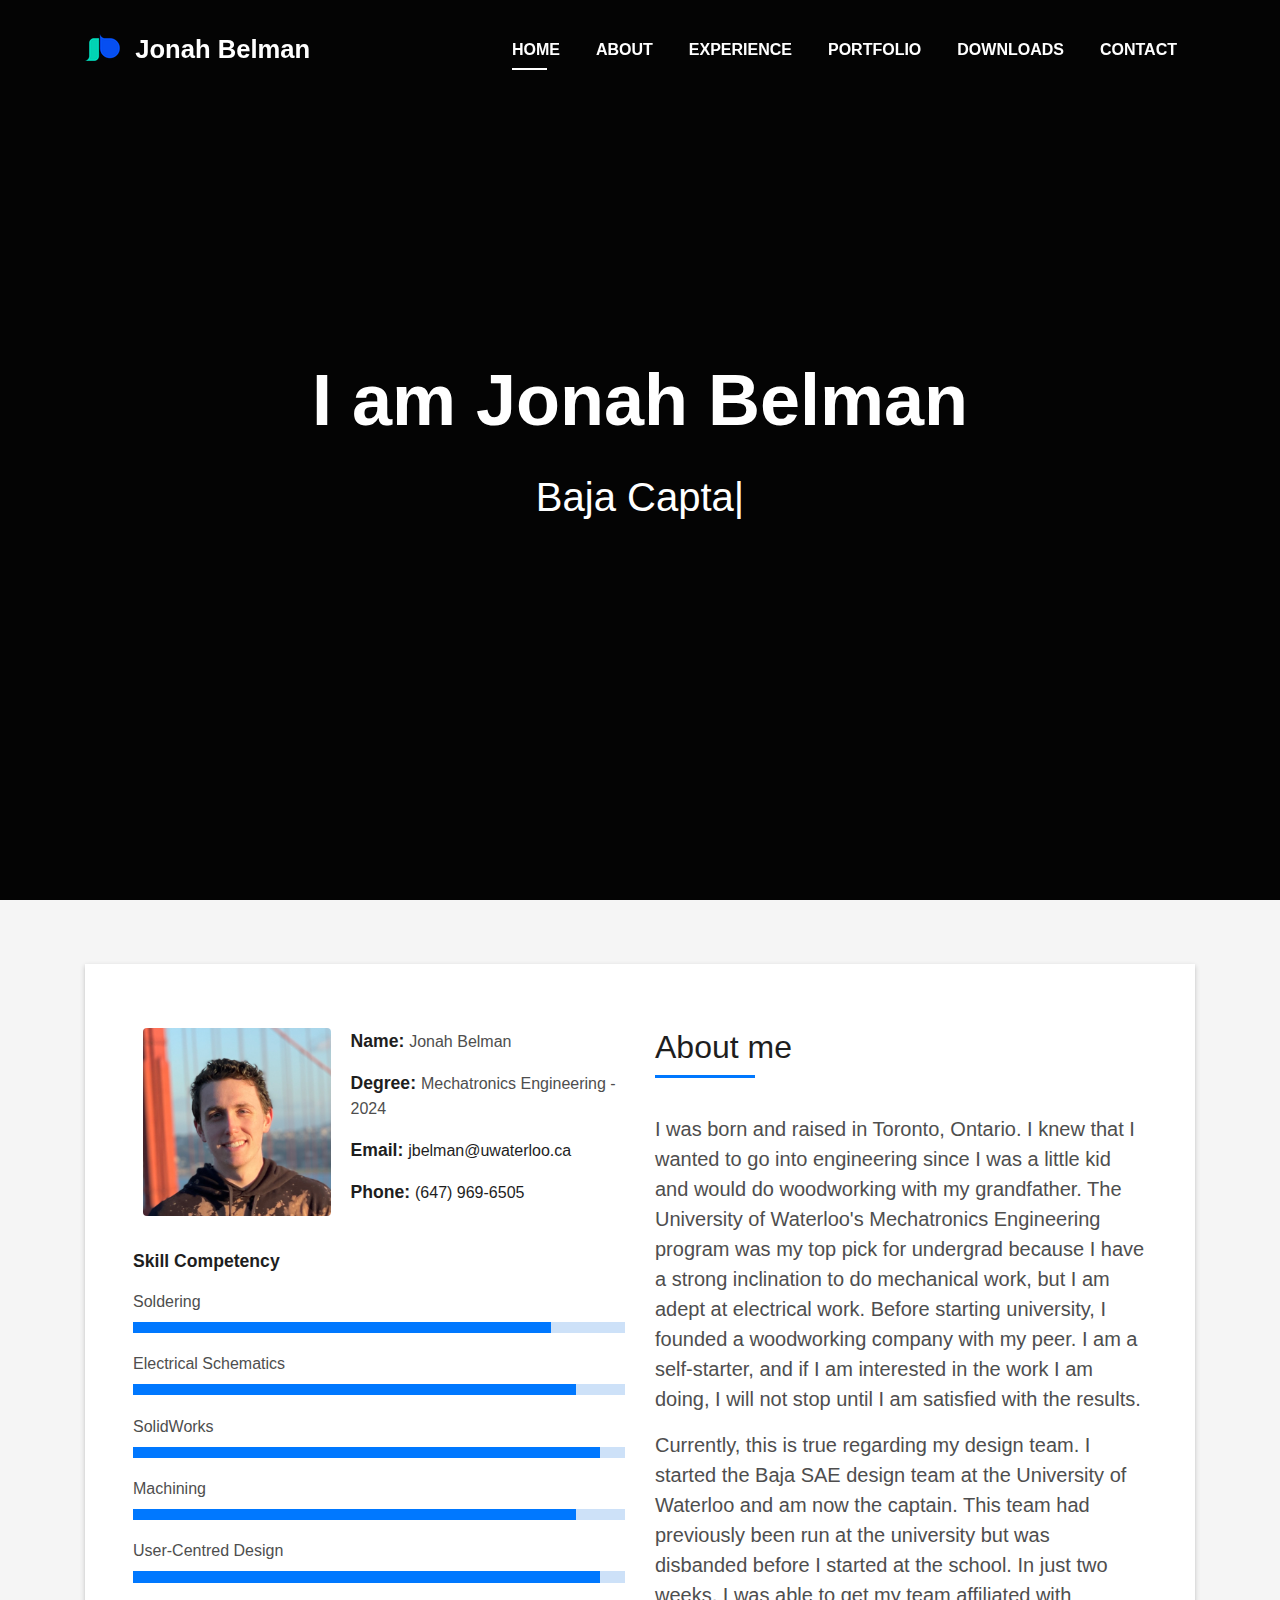
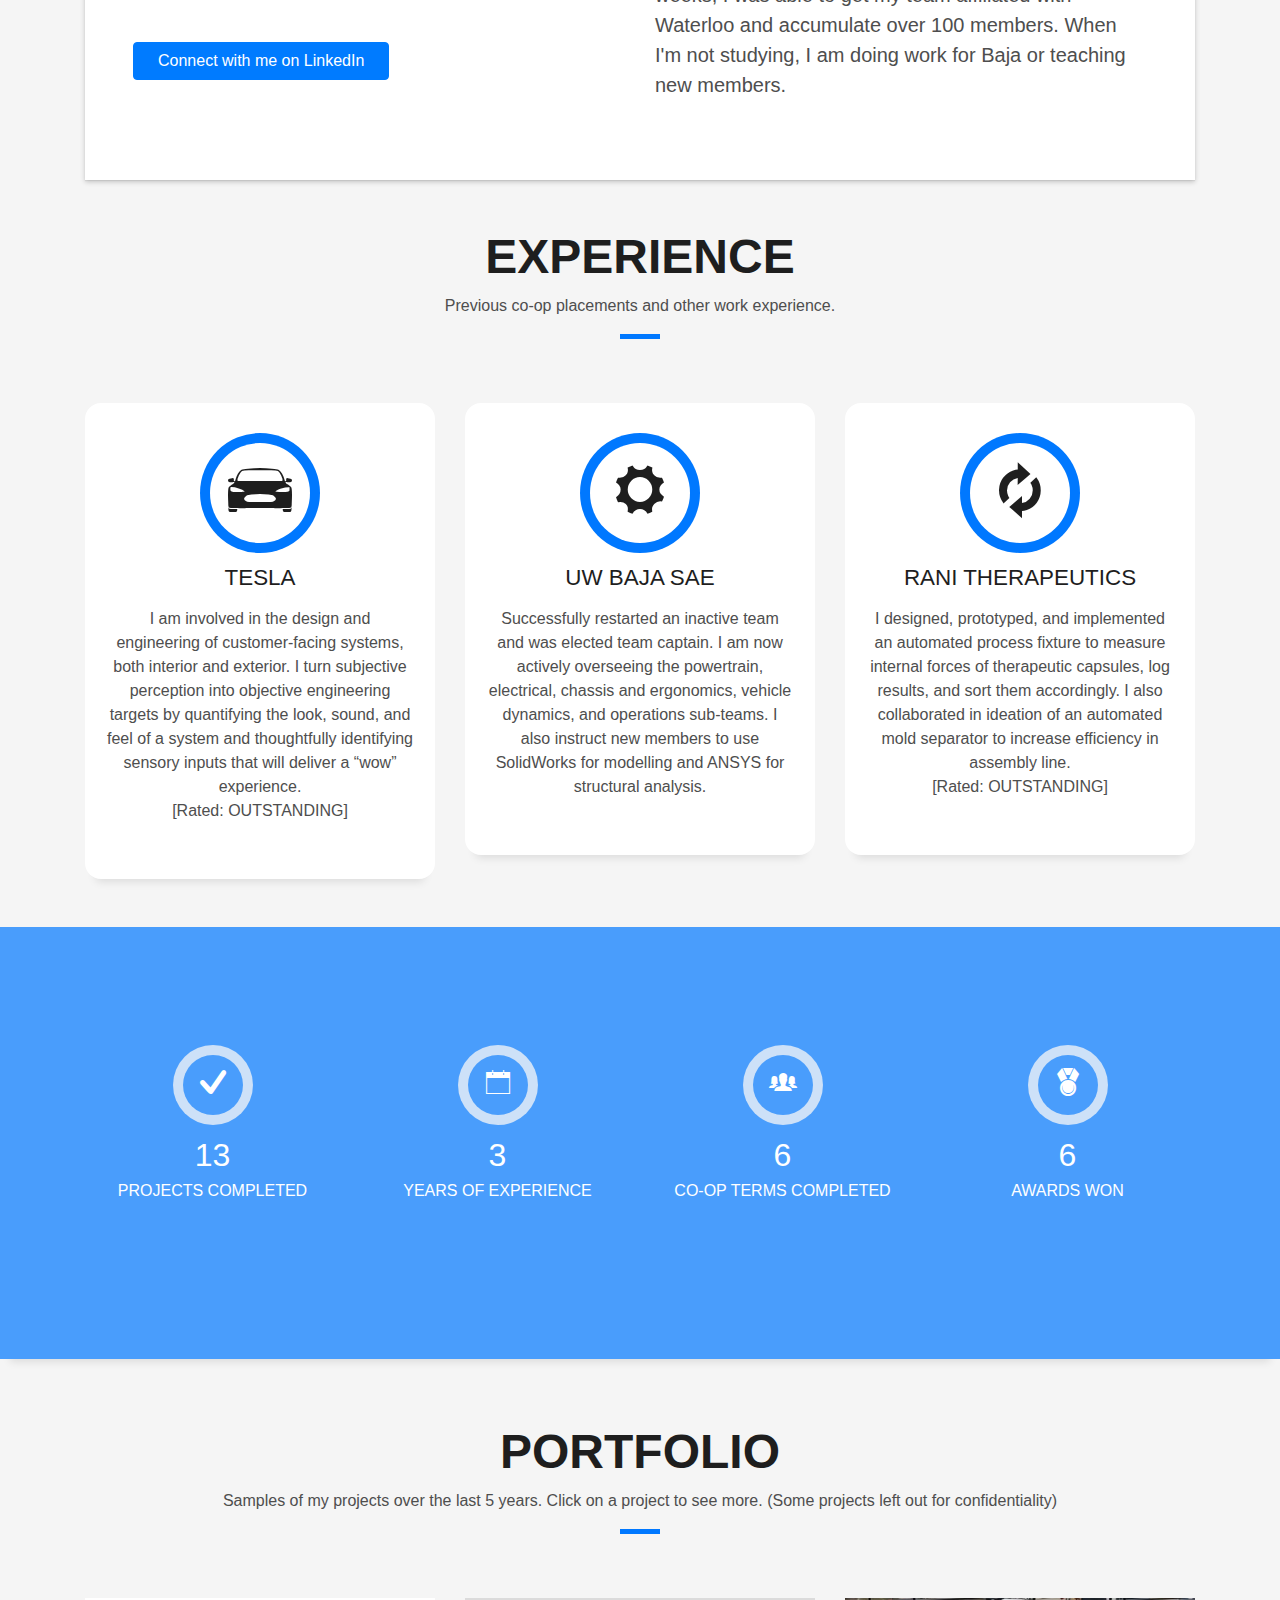
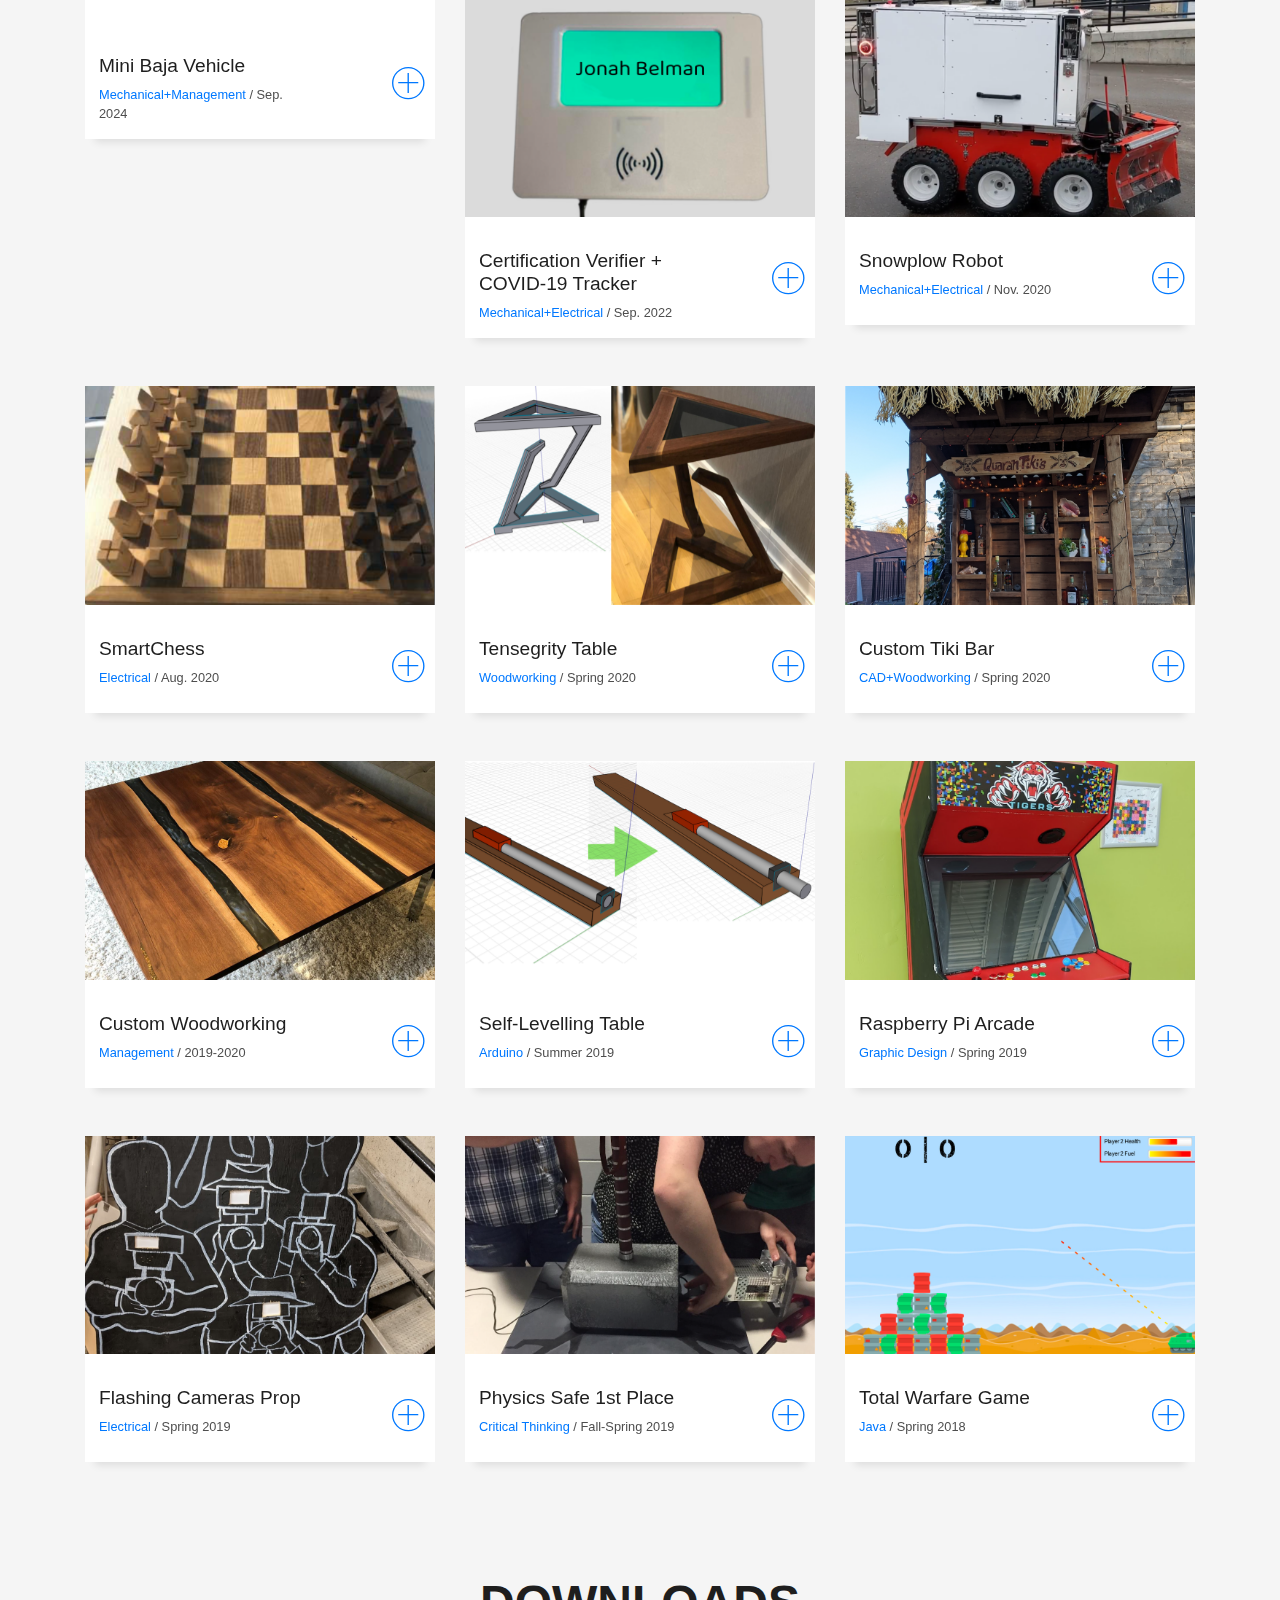
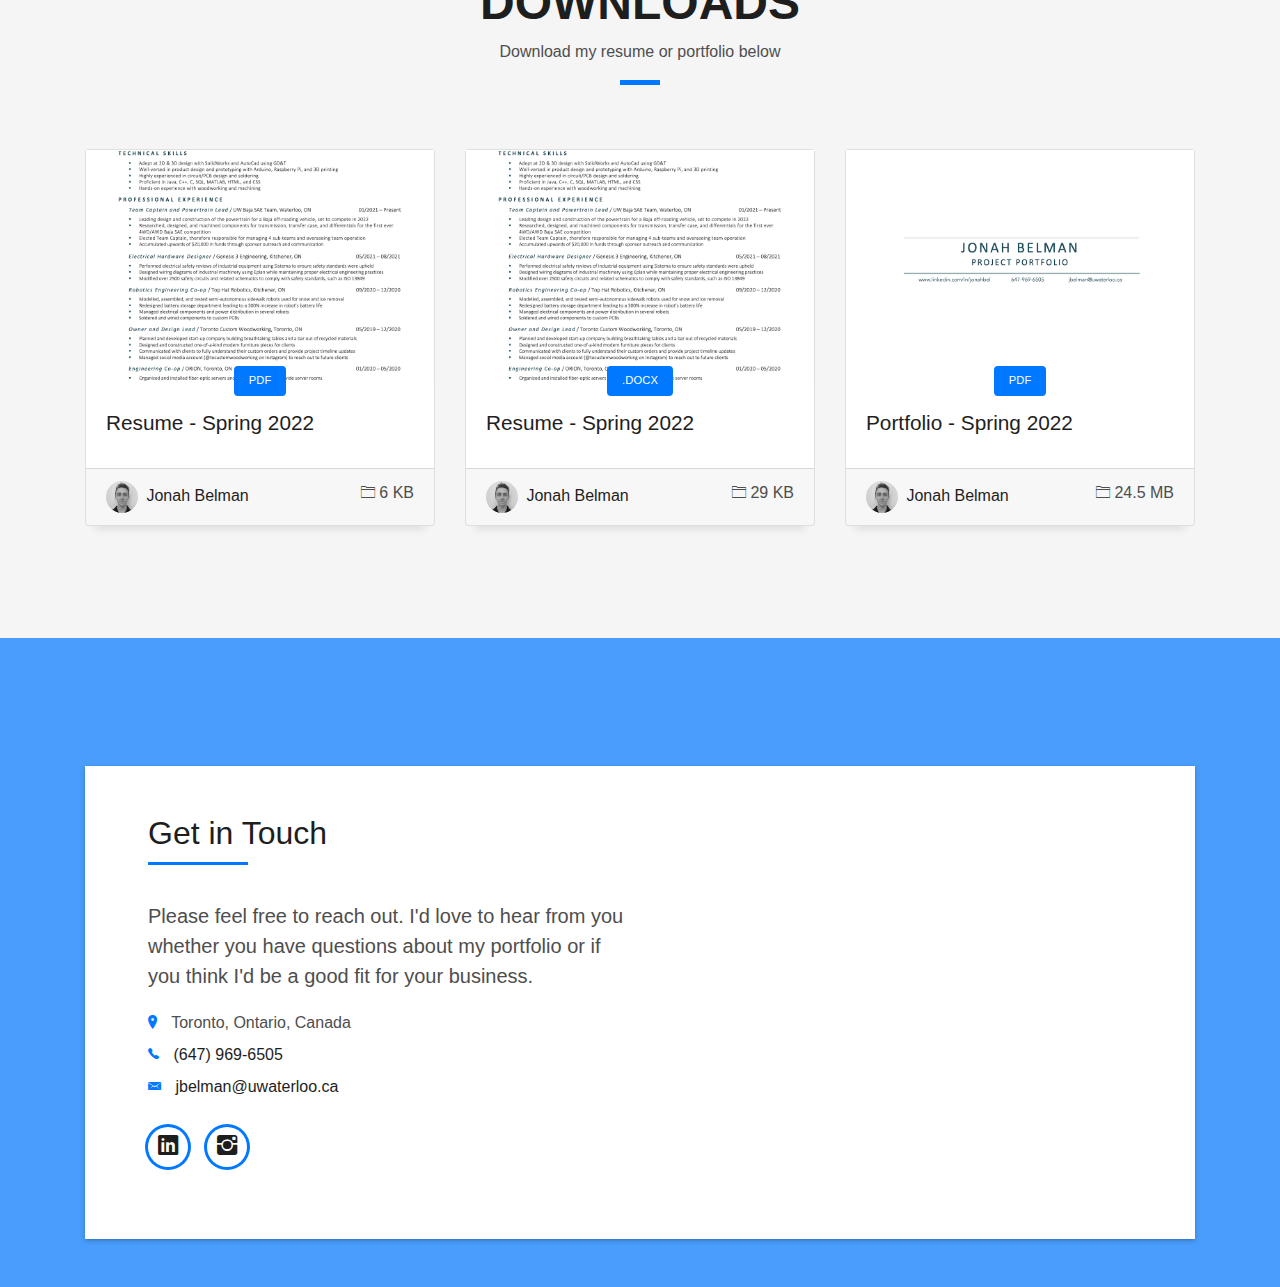
==== commit 402fad29: "Update index.html" ====
--- a/index.html
+++ b/index.html
@@ -73,7 +73,7 @@
         <div class="container">
           <!--<p class="display-6 color-d">Hello, world!</p>-->
           <h1 class="intro-title mb-4">I am Jonah Belman</h1>
-          <p class="intro-subtitle"><span class="text-slider-items">Team Captain,Mechatronics Engineering Student,Automation Designer,Product Designer,Robotics Engineering Co-op,Graphic Designer</span><strong class="text-slider"></strong></p>
+          <p class="intro-subtitle"><span class="text-slider-items">Baja Captain,Mechatronics Engineering Graduate,Automation Designer,Product Designer,Robotics Engineer</span><strong class="text-slider"></strong></p>
 <!--           <p class="pt-3"><a class="btn btn-primary btn js-scroll px-4" href="#about" role="button">Learn More</a></p> -->
         </div>
       </div>
@@ -97,7 +97,7 @@
                   <div class="col-sm-6 col-md-7">
                     <div class="about-info">
                       <p><span class="title-s">Name: </span> <span>Jonah Belman</span></p>
-                      <p><span class="title-s">Program: </span> <span>Mechatronics Engineering</span></p>
+                      <p><span class="title-s">Degree: </span> <span>Mechatronics Engineering - 2024</span></p>
                       <p><span class="title-s">Email: </span> <span><a href="mailto:jbelman@uwaterloo.ca">jbelman@uwaterloo.ca</a></span></p>
                       <p><span class="title-s">Phone: </span> <span><a href="tel:+16479696505">(647) 969-6505</a></span></p>
                     </div>
@@ -118,7 +118,7 @@
                   </div>
                   <span>SolidWorks</span> 
                   <div class="progress">
-                    <div class="progress-bar" role="progressbar" style="width: 75%" aria-valuenow="75" aria-valuemin="0"
+                    <div class="progress-bar" role="progressbar" style="width: 95%" aria-valuenow="75" aria-valuemin="0"
                       aria-valuemax="100"></div>
                   </div>
                   <span>Machining</span> 
@@ -126,7 +126,7 @@
                     <div class="progress-bar" role="progressbar" style="width: 90%" aria-valuenow="90" aria-valuemin="0"
                       aria-valuemax="100"></div>
                   </div>
-                  <span>Woodworking</span>
+                  <span>User-Centred Design</span>
                   <div class="progress">
                     <div class="progress-bar" role="progressbar" style="width: 95%" aria-valuenow="95" aria-valuemin="0"
                       aria-valuemax="100"></div>
@@ -185,7 +185,7 @@
             <div class="service-content">
               <h2 class="s-title">Tesla</h2>
               <p class="s-description text-center">
-                I am involved in the design and engineering of customer-facing systems, both interior and exterior. I turn subjective perception into objective engineering targets by quantifying the look, sound, and feel of a system, and thoughtfully identifying sensory inputs that will deliver a “wow” experience.<br>[Rated: OUTSTANDING]
+                I am involved in the design and engineering of customer-facing systems, both interior and exterior. I turn subjective perception into objective engineering targets by quantifying the look, sound, and feel of a system and thoughtfully identifying sensory inputs that will deliver a “wow” experience.<br>[Rated: OUTSTANDING]
               </p>
             </div>
           </div>
@@ -198,7 +198,7 @@
             <div class="service-content">
               <h2 class="s-title">UW Baja SAE</h2>
               <p class="s-description text-center">
-                Successfully restarted an inactive team and holds team captain role. I am now actively overseeing the powertrain, electrical, chassis and ergonomics, vehicle dynamics, and operations sub-teams. I also instruct new members to use SolidWorks for modelling and ANSYS for structural analysis. 
+                Successfully restarted an inactive team and was elected team captain. I am now actively overseeing the powertrain, electrical, chassis and ergonomics, vehicle dynamics, and operations sub-teams. I also instruct new members to use SolidWorks for modelling and ANSYS for structural analysis. 
               </p>
             </div>
           </div>
@@ -288,8 +288,8 @@
               <span class="ico-circle"><i class="ion-ios-calendar-outline"></i></span>
             </div>
             <div class="counter-num">
-              <p class="counter">44</p>
-              <span class="counter-text">MONTHS OF EXPERIENCE</span>
+              <p class="counter">3</p>
+              <span class="counter-text">YEARS OF EXPERIENCE</span>
             </div>
           </div>
         </div>
@@ -299,7 +299,7 @@
               <span class="ico-circle"><i class="ion-ios-people"></i></span>
             </div>
             <div class="counter-num">
-              <p class="counter">5</p>
+              <p class="counter">6</p>
               <span class="counter-text">CO-OP TERMS COMPLETED</span>
             </div>
           </div>
@@ -310,7 +310,7 @@
               <span class="ico-circle"><i class="ion-ribbon-a"></i></span>
             </div>
             <div class="counter-num">
-              <p class="counter">5</p>
+              <p class="counter">6</p>
               <span class="counter-text">AWARDS WON</span>
             </div>
           </div>
@@ -329,7 +329,7 @@
               Portfolio
             </h3>
             <p class="subtitle-a">
-              Samples of my projects over the last 4 years. Click on a project to see more. (Some projects left out for confidentiality)
+              Samples of my projects over the last 5 years. Click on a project to see more. (Some projects left out for confidentiality)
             </p>
             <div class="line-mf"></div>
           </div>
@@ -348,7 +348,7 @@
                   <div class="col-sm-8">
                     <h2 class="w-title">Mini Baja Vehicle</h2>
                     <div class="w-more">
-                      <span class="w-ctegory">Mechanical+Management</span> / <span class="w-date">Ongoing</span>
+                      <span class="w-ctegory">Mechanical+Management</span> / <span class="w-date">Sep. 2024</span>
                     </div>
                   </div>
                   <div class="col-sm-4">
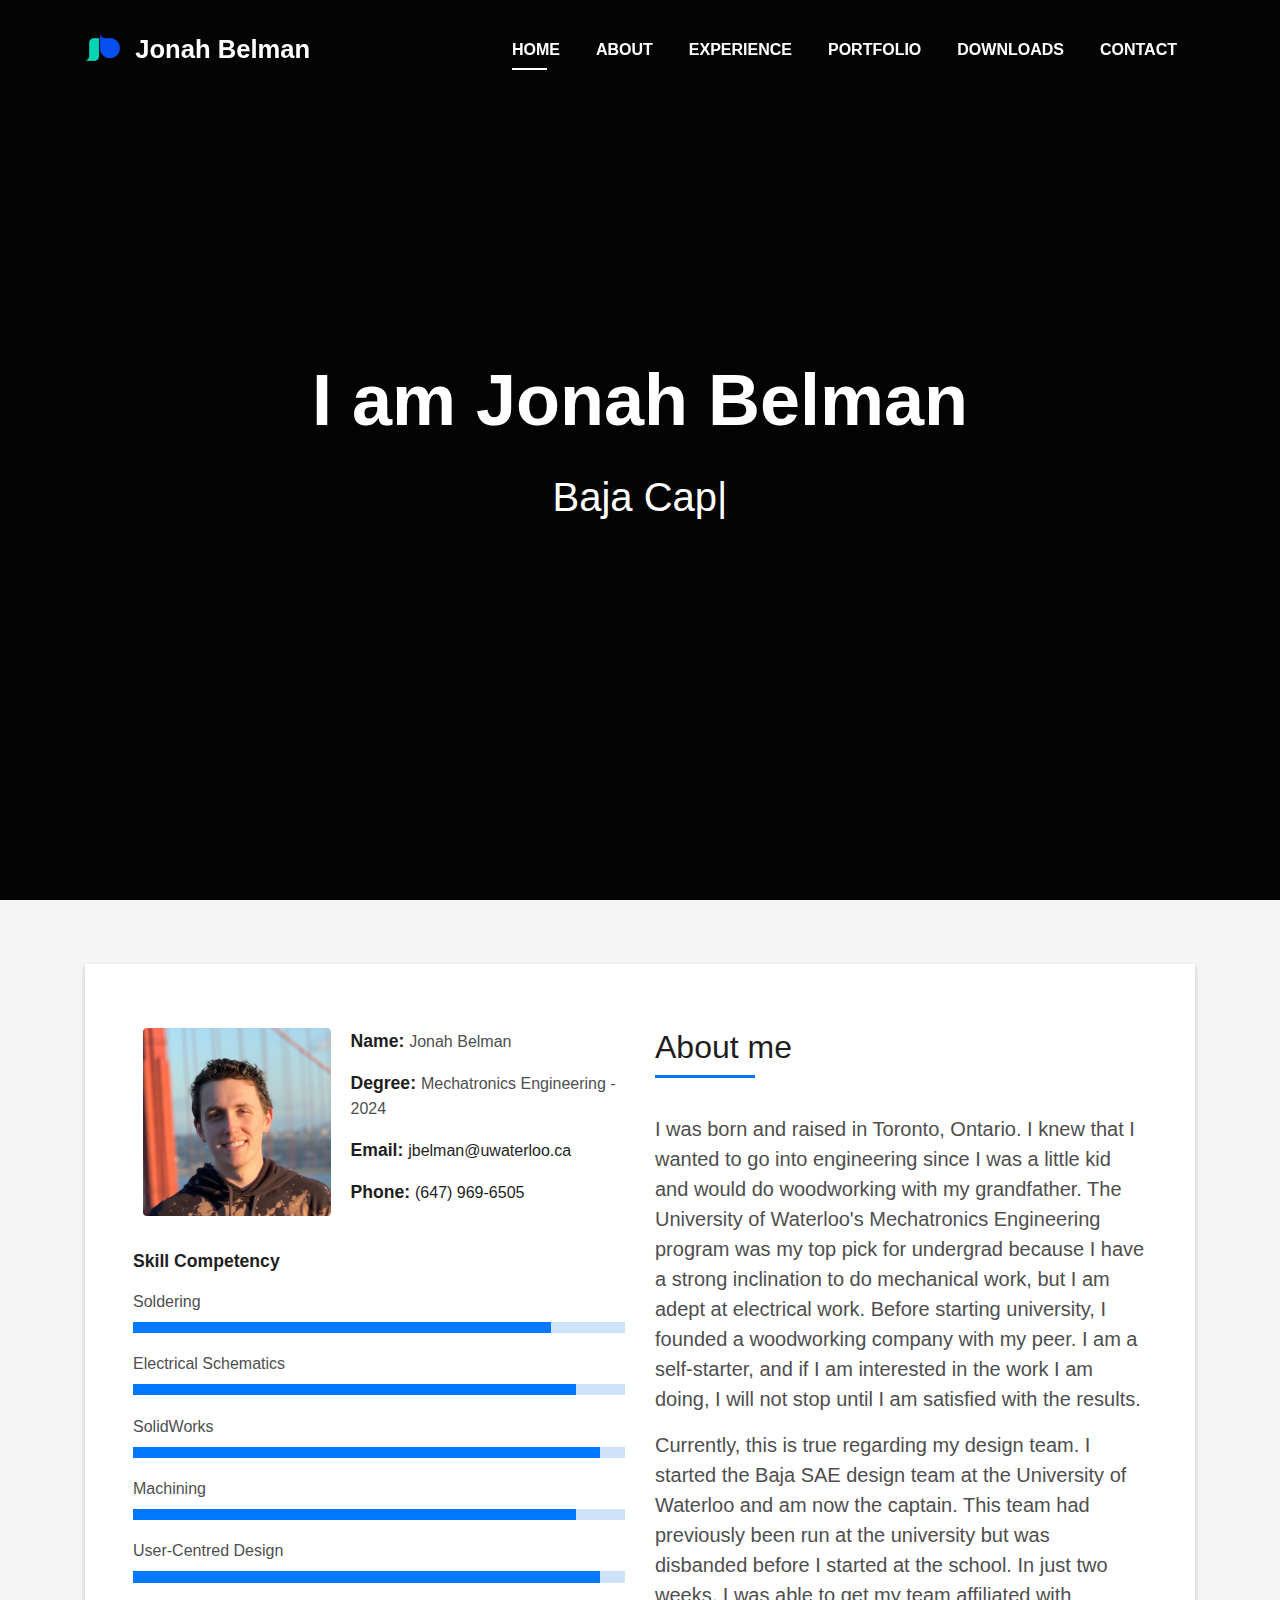
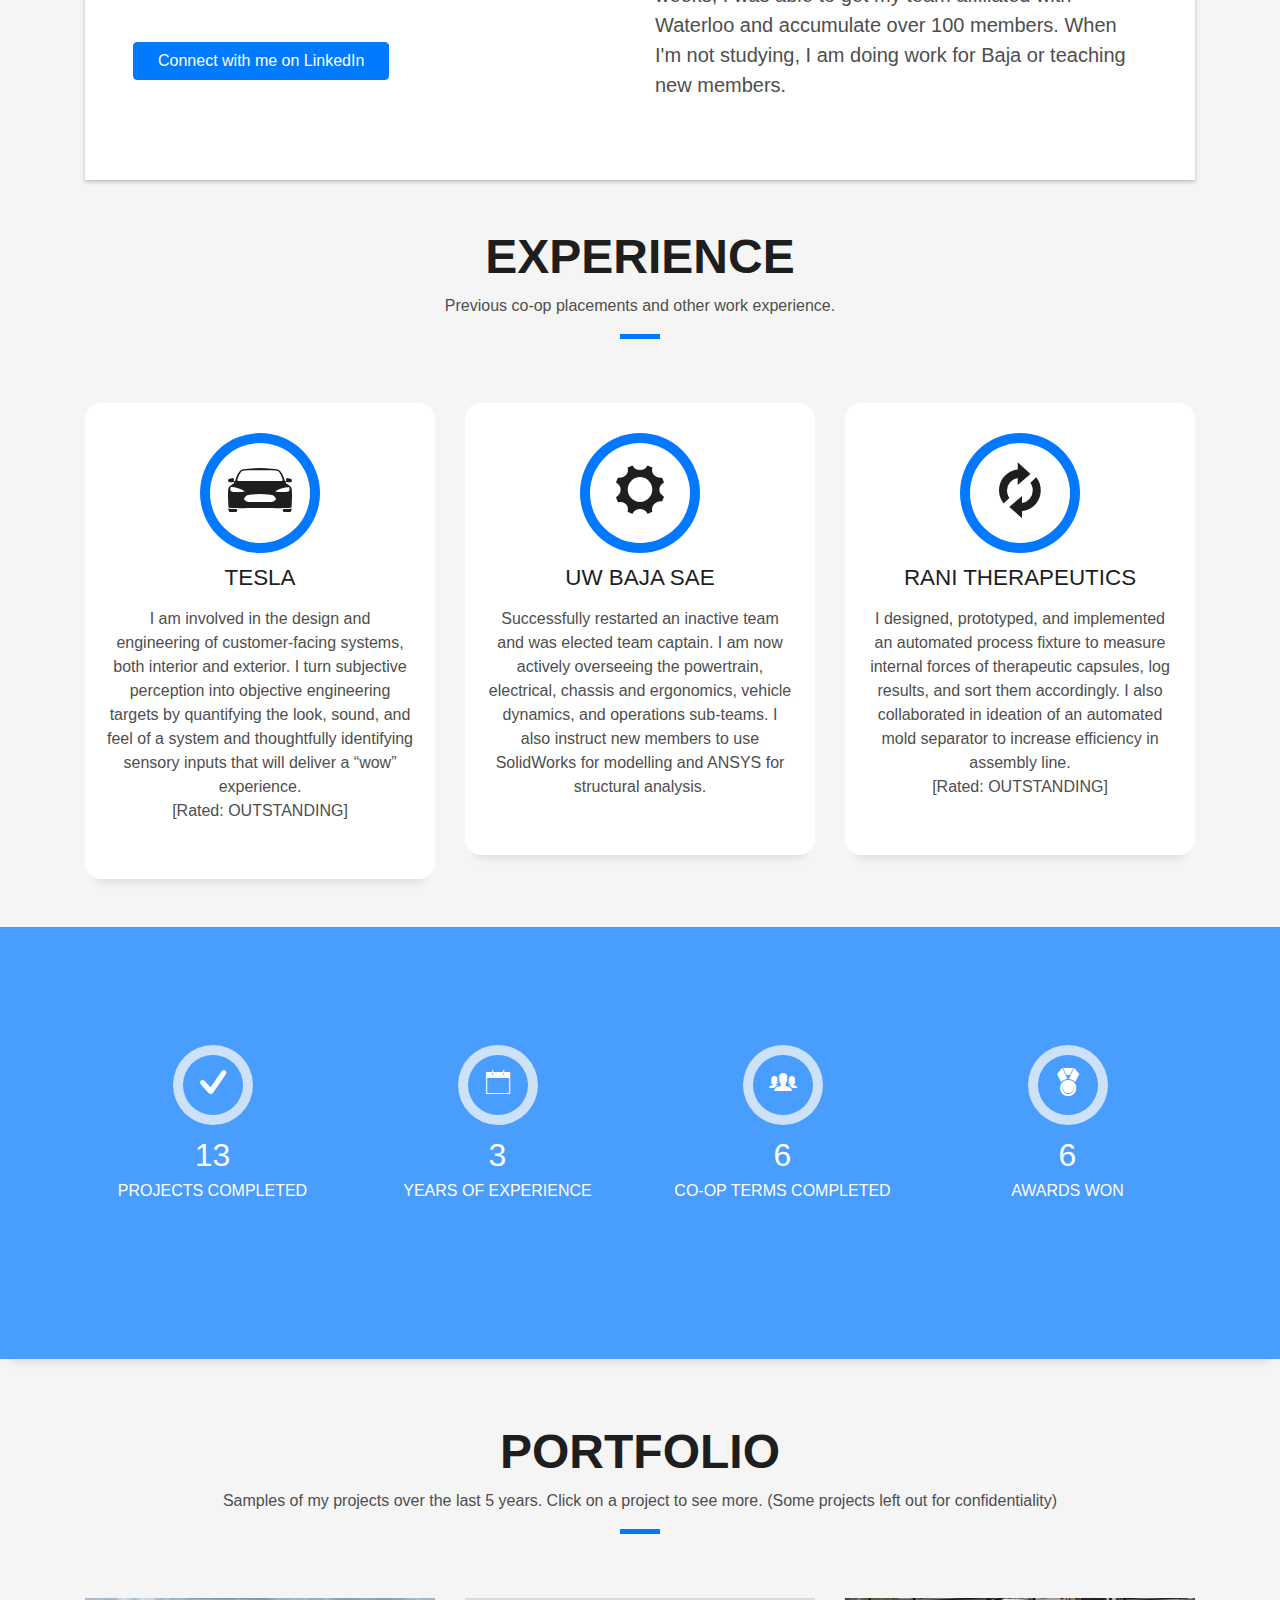
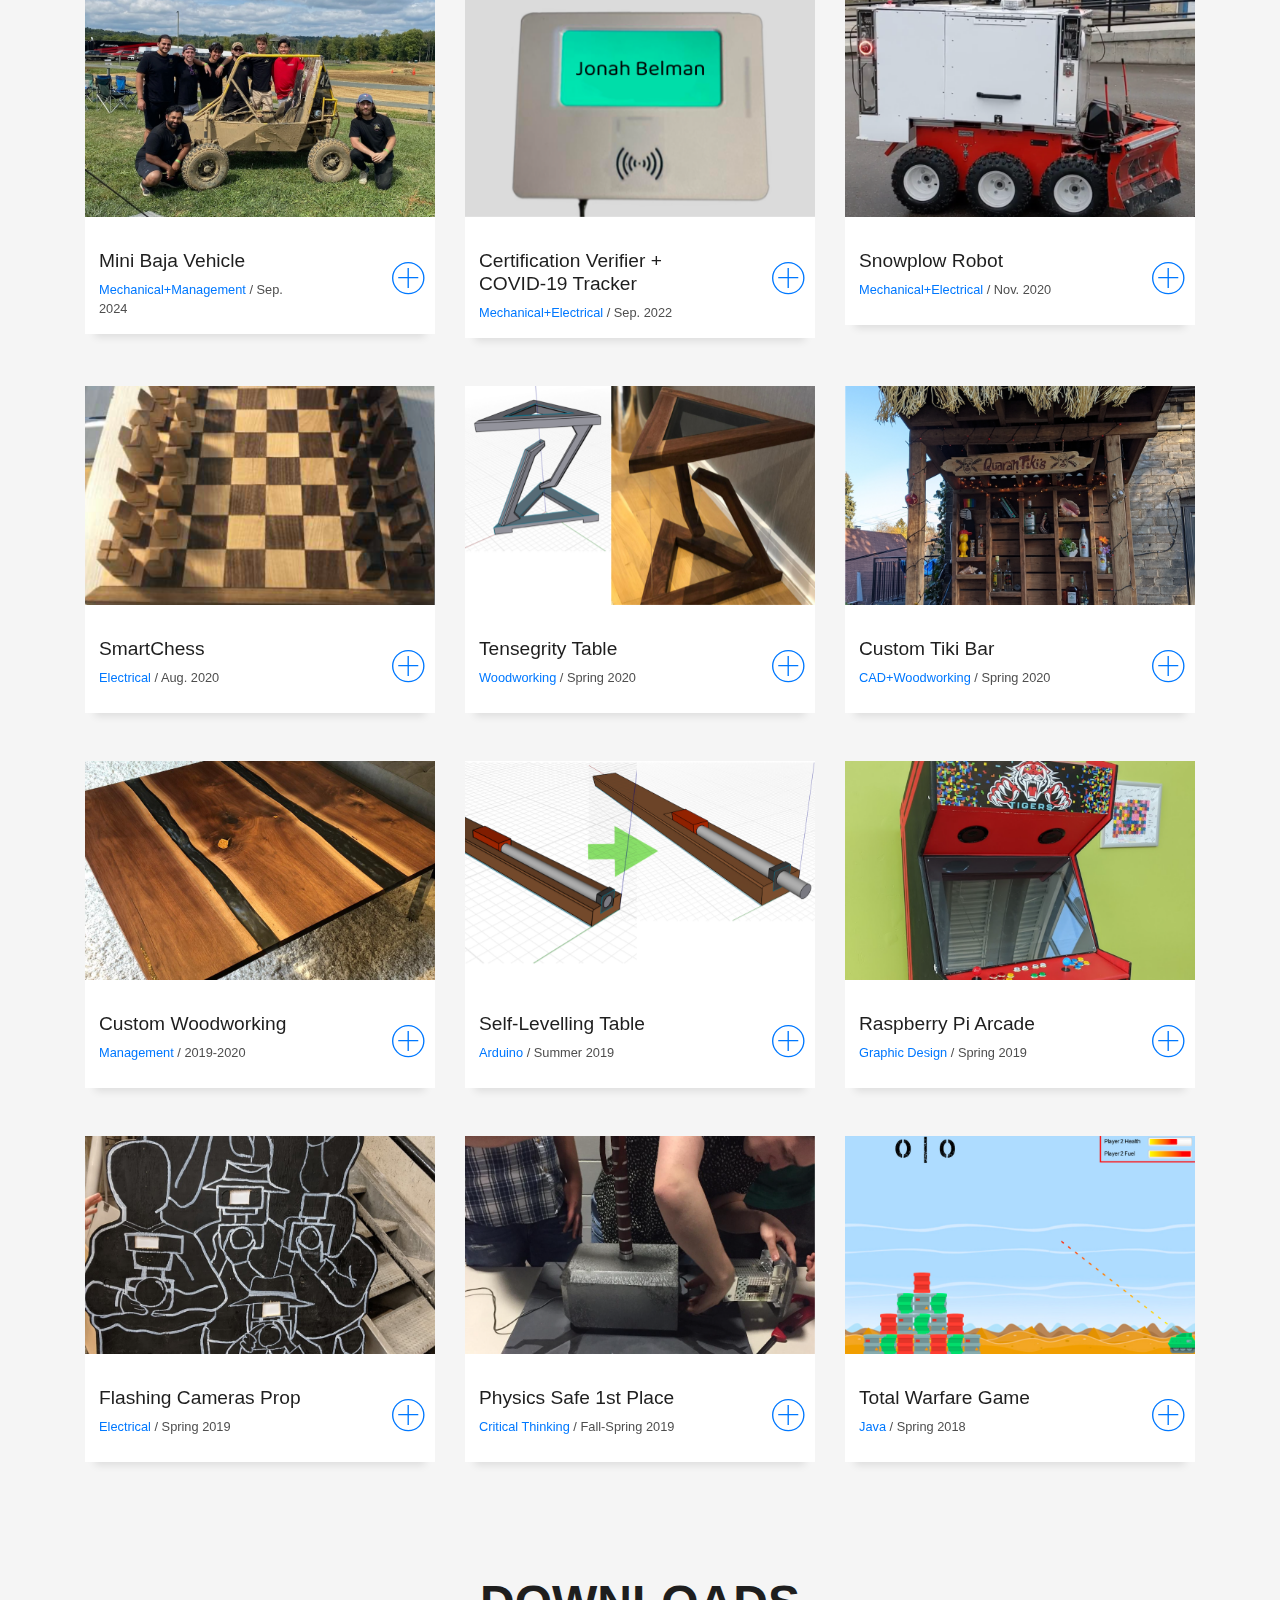
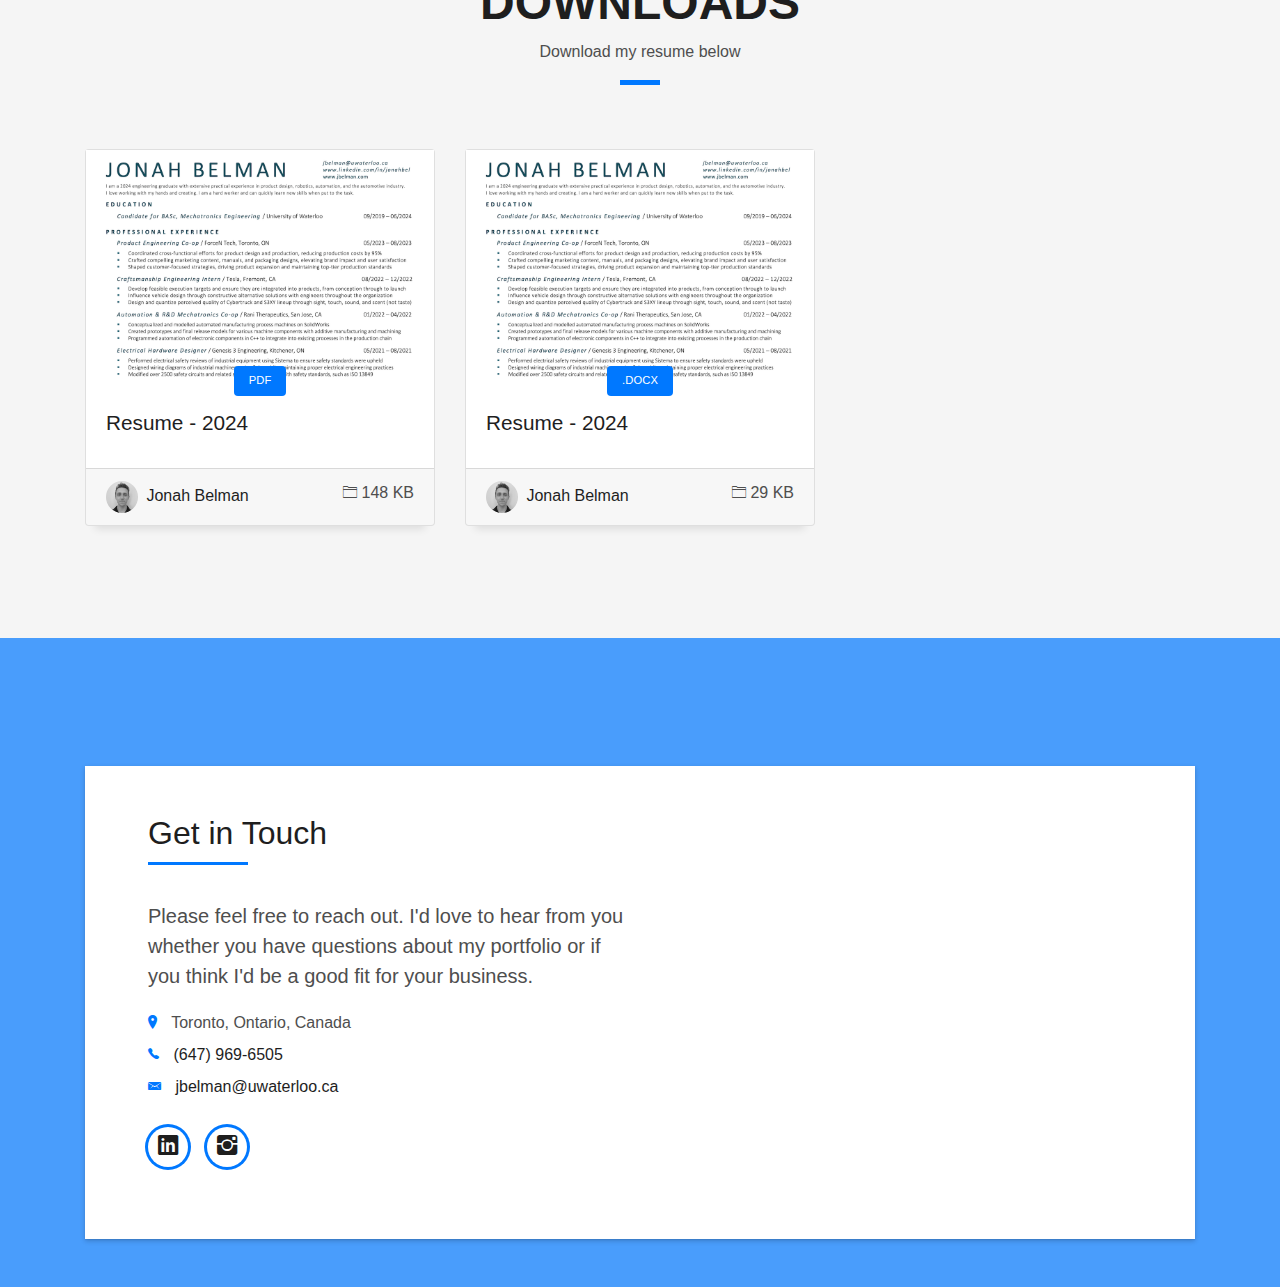
==== commit c1e0763a: "Update index.html" ====
--- a/index.html
+++ b/index.html
@@ -681,7 +681,7 @@
               Downloads
             </h3>
             <p class="subtitle-a">
-              Download my resume or portfolio below
+              Download my resume below
             </p>
             <div class="line-mf"></div>
           </div>
@@ -691,7 +691,7 @@
         <div class="col-md-4">
           <div class="card card-blog">
             <div class="card-img">
-              <a href="/img/jbelman_resume.pdf" download><img src="img/resume.png" alt="" class="img-fluid"></a>
+              <a href="/img/jbelman_resume_2024.pdf" download><img src="img/resume.png" alt="" class="img-fluid"></a>
             </div>
             <div class="card-body">
               <div class="card-category-box">
@@ -699,7 +699,7 @@
                   <h6 class="category">PDF</h6>
                 </div>
               </div>
-              <h3 class="card-title"><a href="/img/jbelman_resume.pdf" download>Resume - Spring 2022</a></h3>
+              <h3 class="card-title"><a href="/img/jbelman_resume.pdf" download>Resume - 2024</a></h3>
 <!--               <p class="card-description"> -->
 <!--                 Proin eget tortor risus. Pellentesque in ipsum id orci porta dapibus. Praesent sapien massa, convallis -->
 <!--                 a pellentesque nec, -->
@@ -714,7 +714,7 @@
                 </a>
               </div>
               <div class="post-date">
-                <span class="ion-ios-folder-outline"></span> 6 KB
+                <span class="ion-ios-folder-outline"></span> 148 KB
               </div>
             </div>
           </div>
@@ -731,7 +731,7 @@
                 </div>
               </div>
               
-              <h3 class="card-title"><a href="/img/jbelman_resume.docx" download>Resume - Spring 2022</a></h3>
+              <h3 class="card-title"><a href="/img/jbelman_resume.docx" download>Resume - 2024</a></h3>
               
 <!--               <p class="card-description"> -->
 <!--                 Proin eget tortor risus. Pellentesque in ipsum id orci porta dapibus. Praesent sapien massa, convallis -->
@@ -748,39 +748,6 @@
               </div>
               <div class="post-date">
                 <span class="ion-ios-folder-outline"></span> 29 KB
-              </div>
-            </div>
-          </div>
-        </div>
-        <div class="col-md-4">
-          <div class="card card-blog">
-            <div class="card-img">
-              <a href="/img/jbelman_portfolio.pdf" download><img src="img/portfolio.png" alt="" class="img-fluid"></a>
-            </div>
-            <div class="card-body">
-              <div class="card-category-box">
-                <div class="card-category">
-                  <h6 class="category">PDF</h6>
-                </div>
-              </div>
-              
-              <h3 class="card-title"><a href="/img/jbelman_portfolio.pdf" download>Portfolio - Spring 2022</a></h3>
-              
-<!--               <p class="card-description"> -->
-<!--                 Proin eget tortor risus. Pellentesque in ipsum id orci porta dapibus. Praesent sapien massa, convallis -->
-<!--                 a pellentesque nec, -->
-<!--                 egestas non nisi. -->
-<!--               </p> -->
-            </div>
-            <div class="card-footer">
-              <div class="post-author">
-                <a href="#">
-                  <img src="img/headshot2.png" alt="" class="avatar rounded-circle">
-                  <span class="author">Jonah Belman</span>
-                </a>
-              </div>
-              <div class="post-date">
-                <span class="ion-ios-folder-outline"></span> 24.5 MB
               </div>
             </div>
           </div>
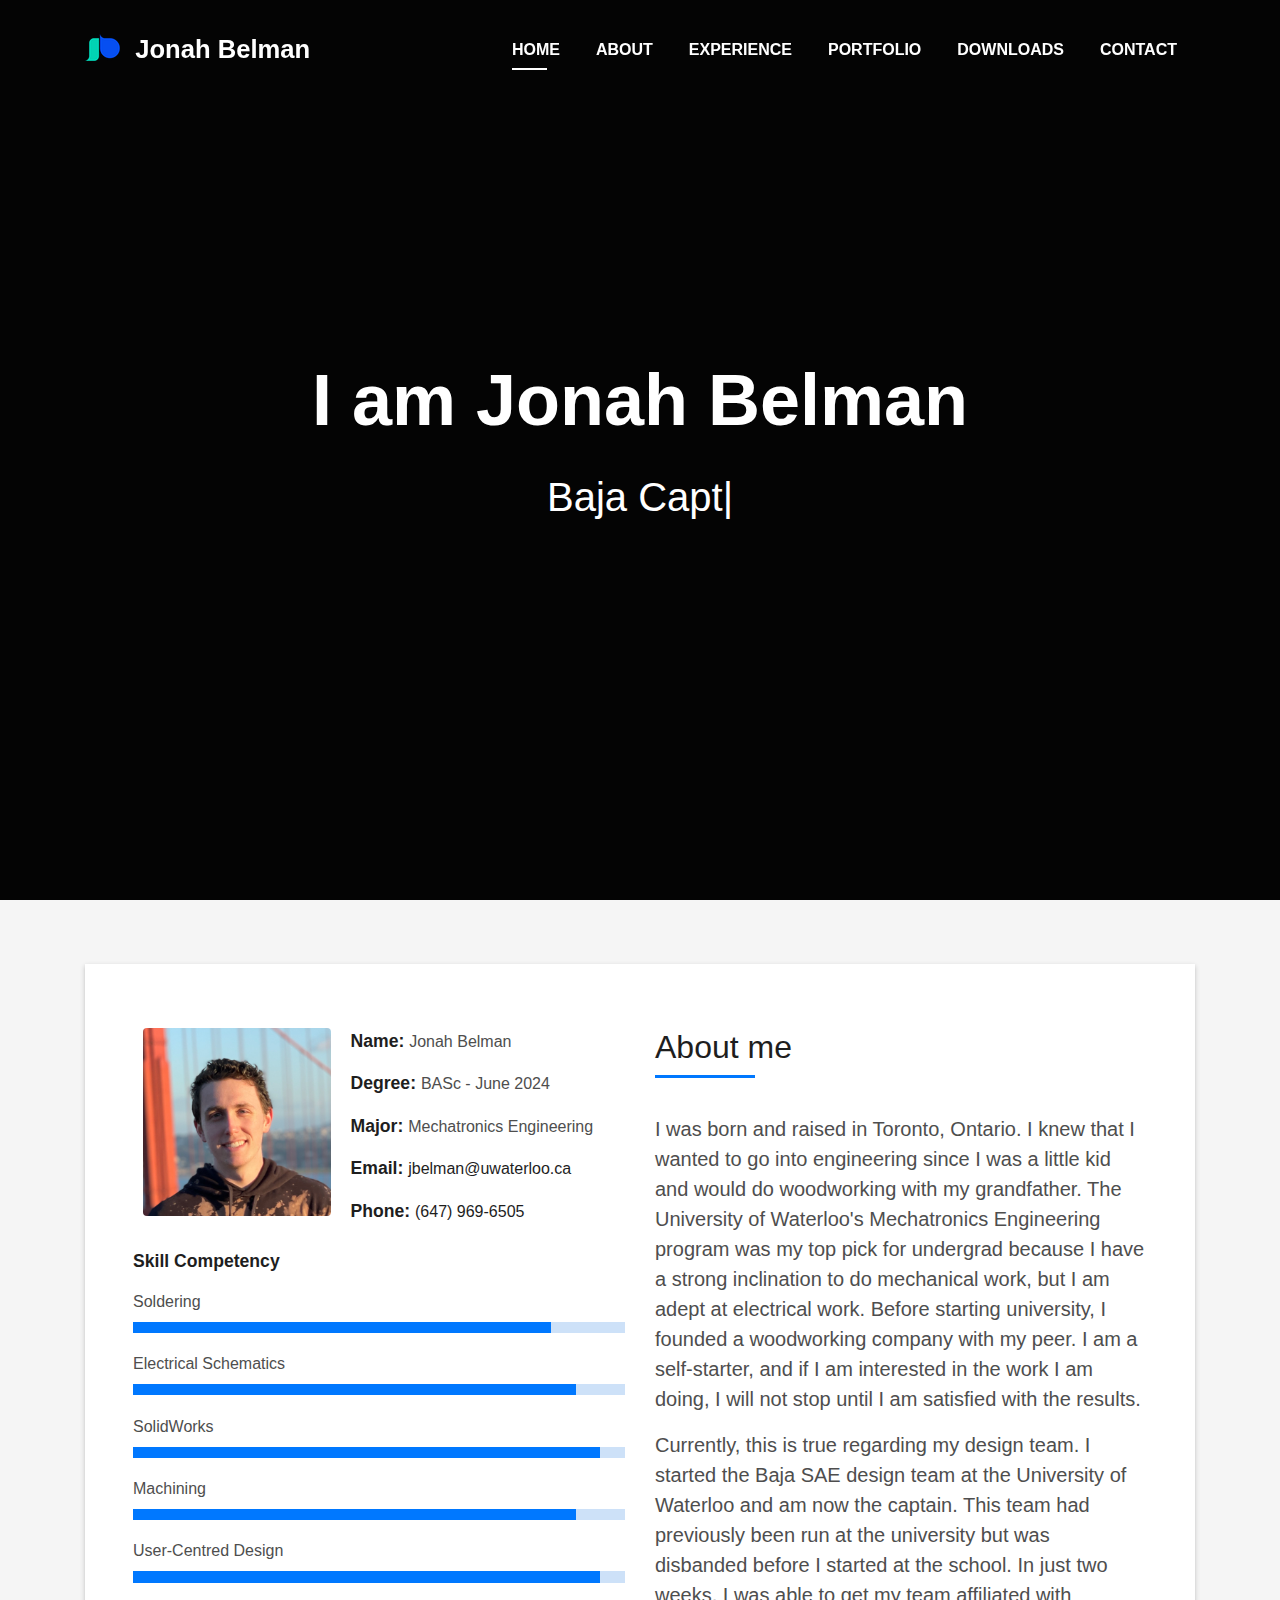
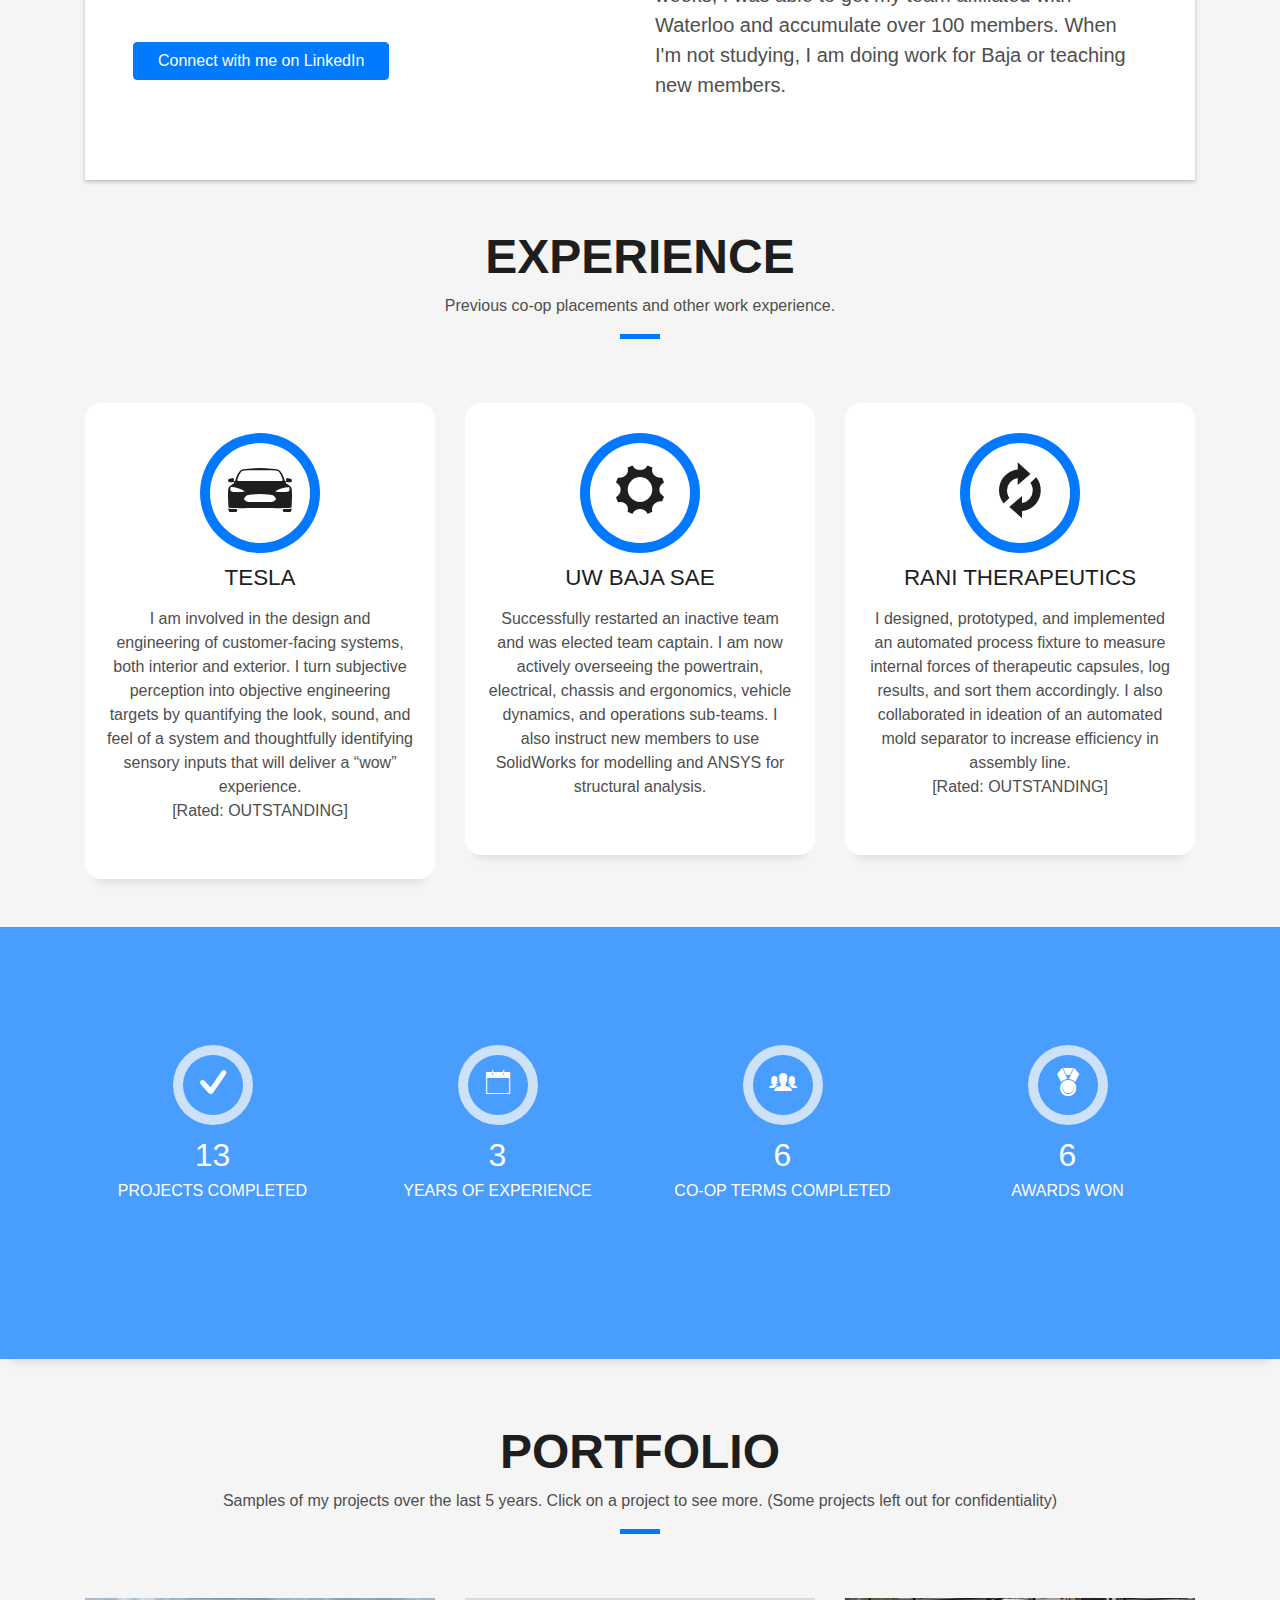
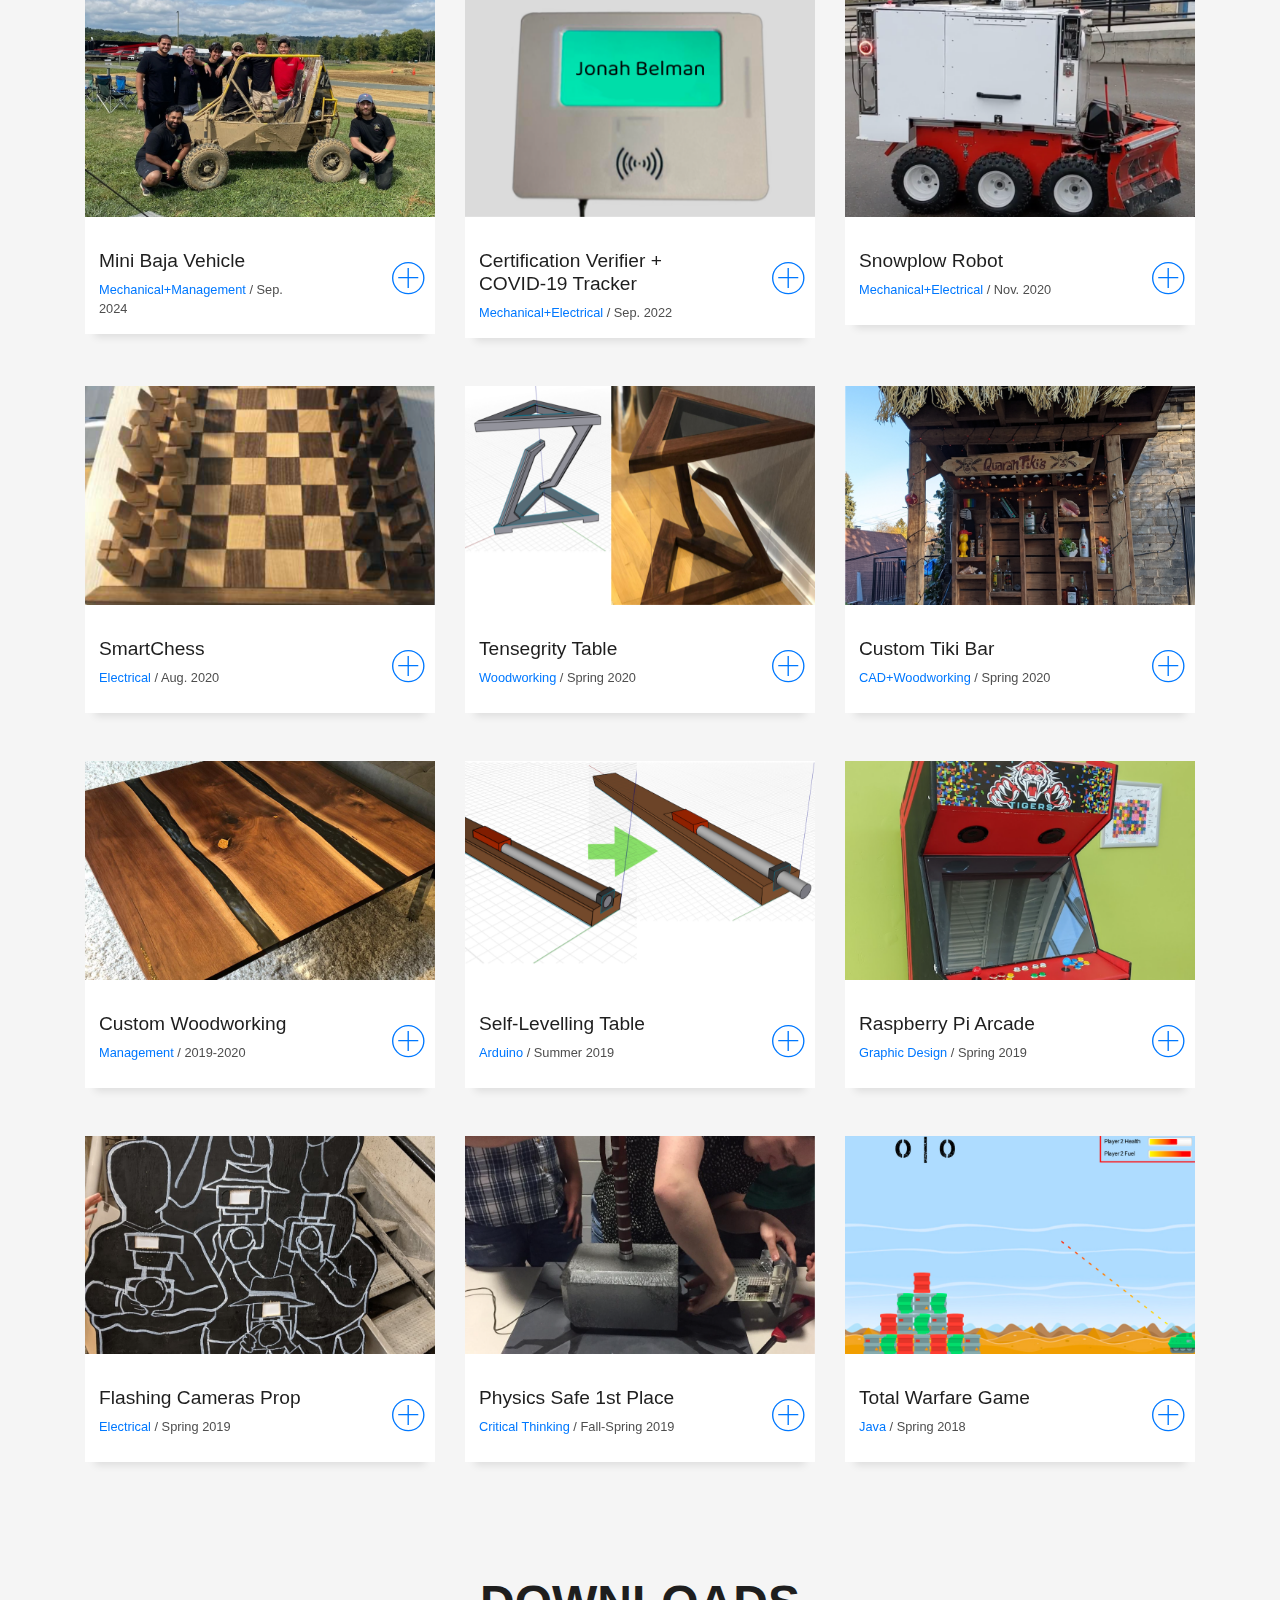
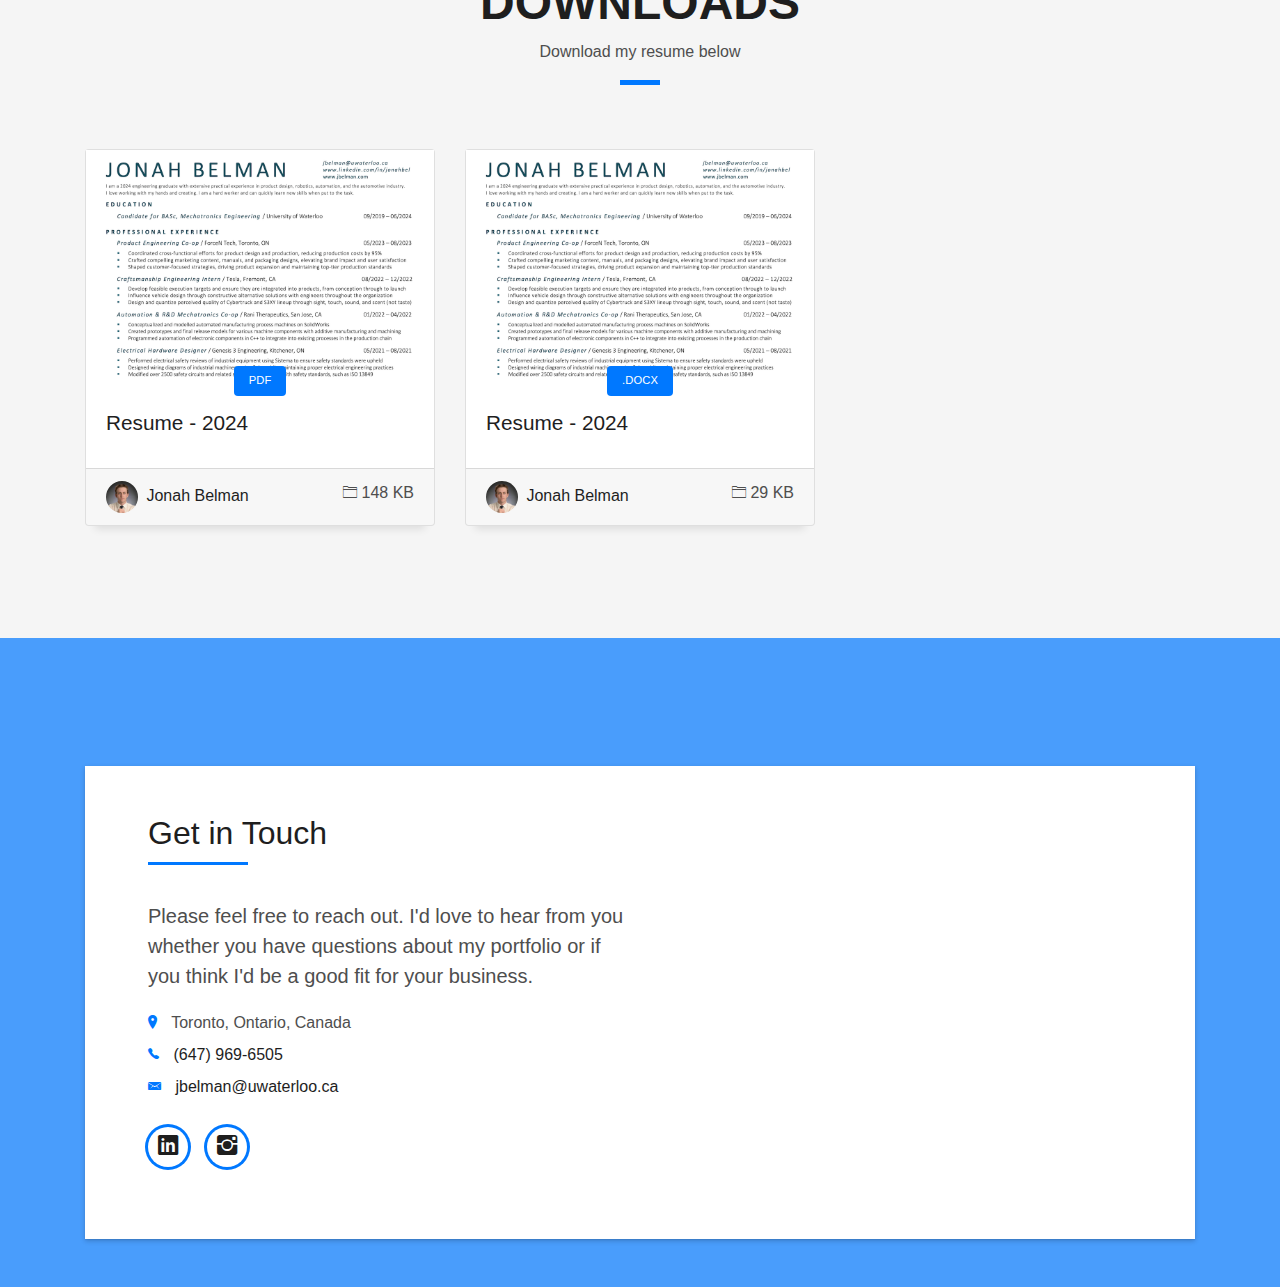
==== commit 8dc6be39: "Update index.html" ====
--- a/index.html
+++ b/index.html
@@ -97,7 +97,8 @@
                   <div class="col-sm-6 col-md-7">
                     <div class="about-info">
                       <p><span class="title-s">Name: </span> <span>Jonah Belman</span></p>
-                      <p><span class="title-s">Degree: </span> <span>Mechatronics Engineering - 2024</span></p>
+                      <p><span class="title-s">Degree: </span> <span>BASc - June 2024</span></p>
+                      <p><span class="title-s">Major: </span> <span>Mechatronics Engineering</span></p>
                       <p><span class="title-s">Email: </span> <span><a href="mailto:jbelman@uwaterloo.ca">jbelman@uwaterloo.ca</a></span></p>
                       <p><span class="title-s">Phone: </span> <span><a href="tel:+16479696505">(647) 969-6505</a></span></p>
                     </div>
